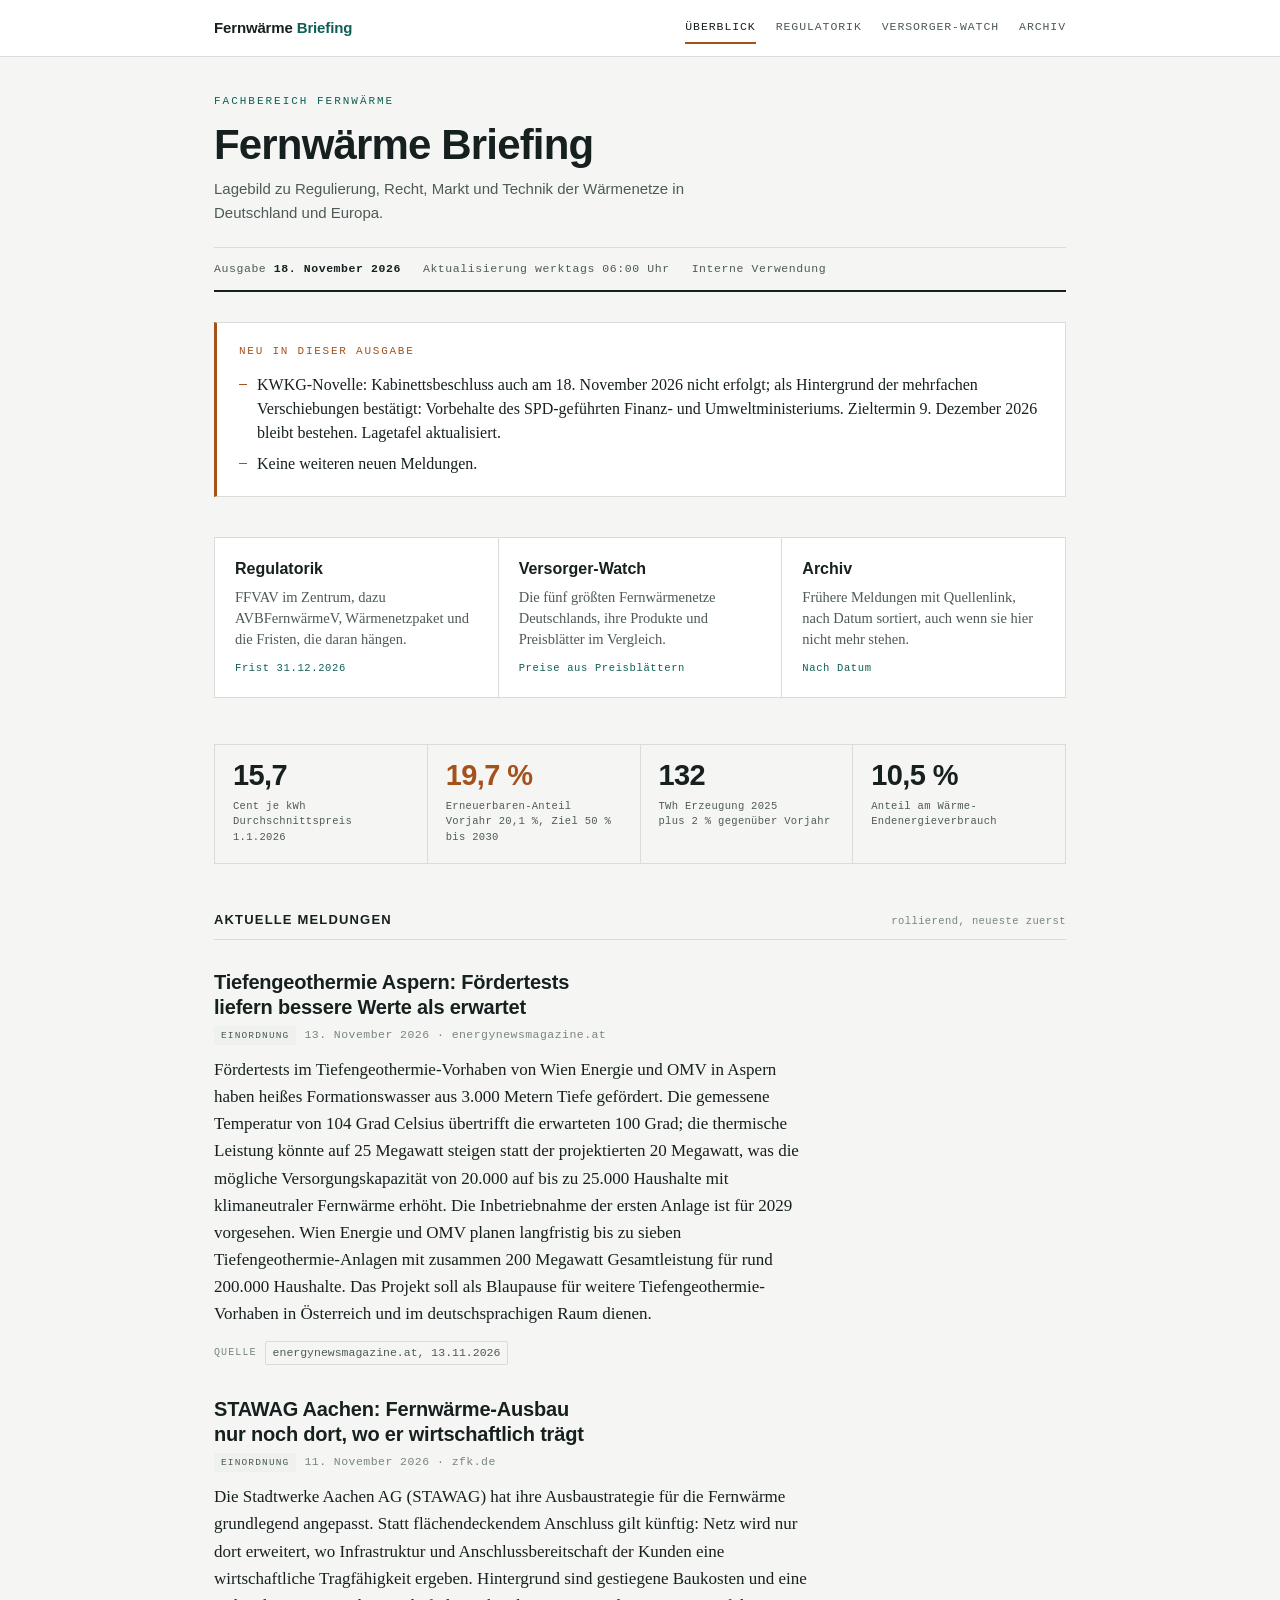
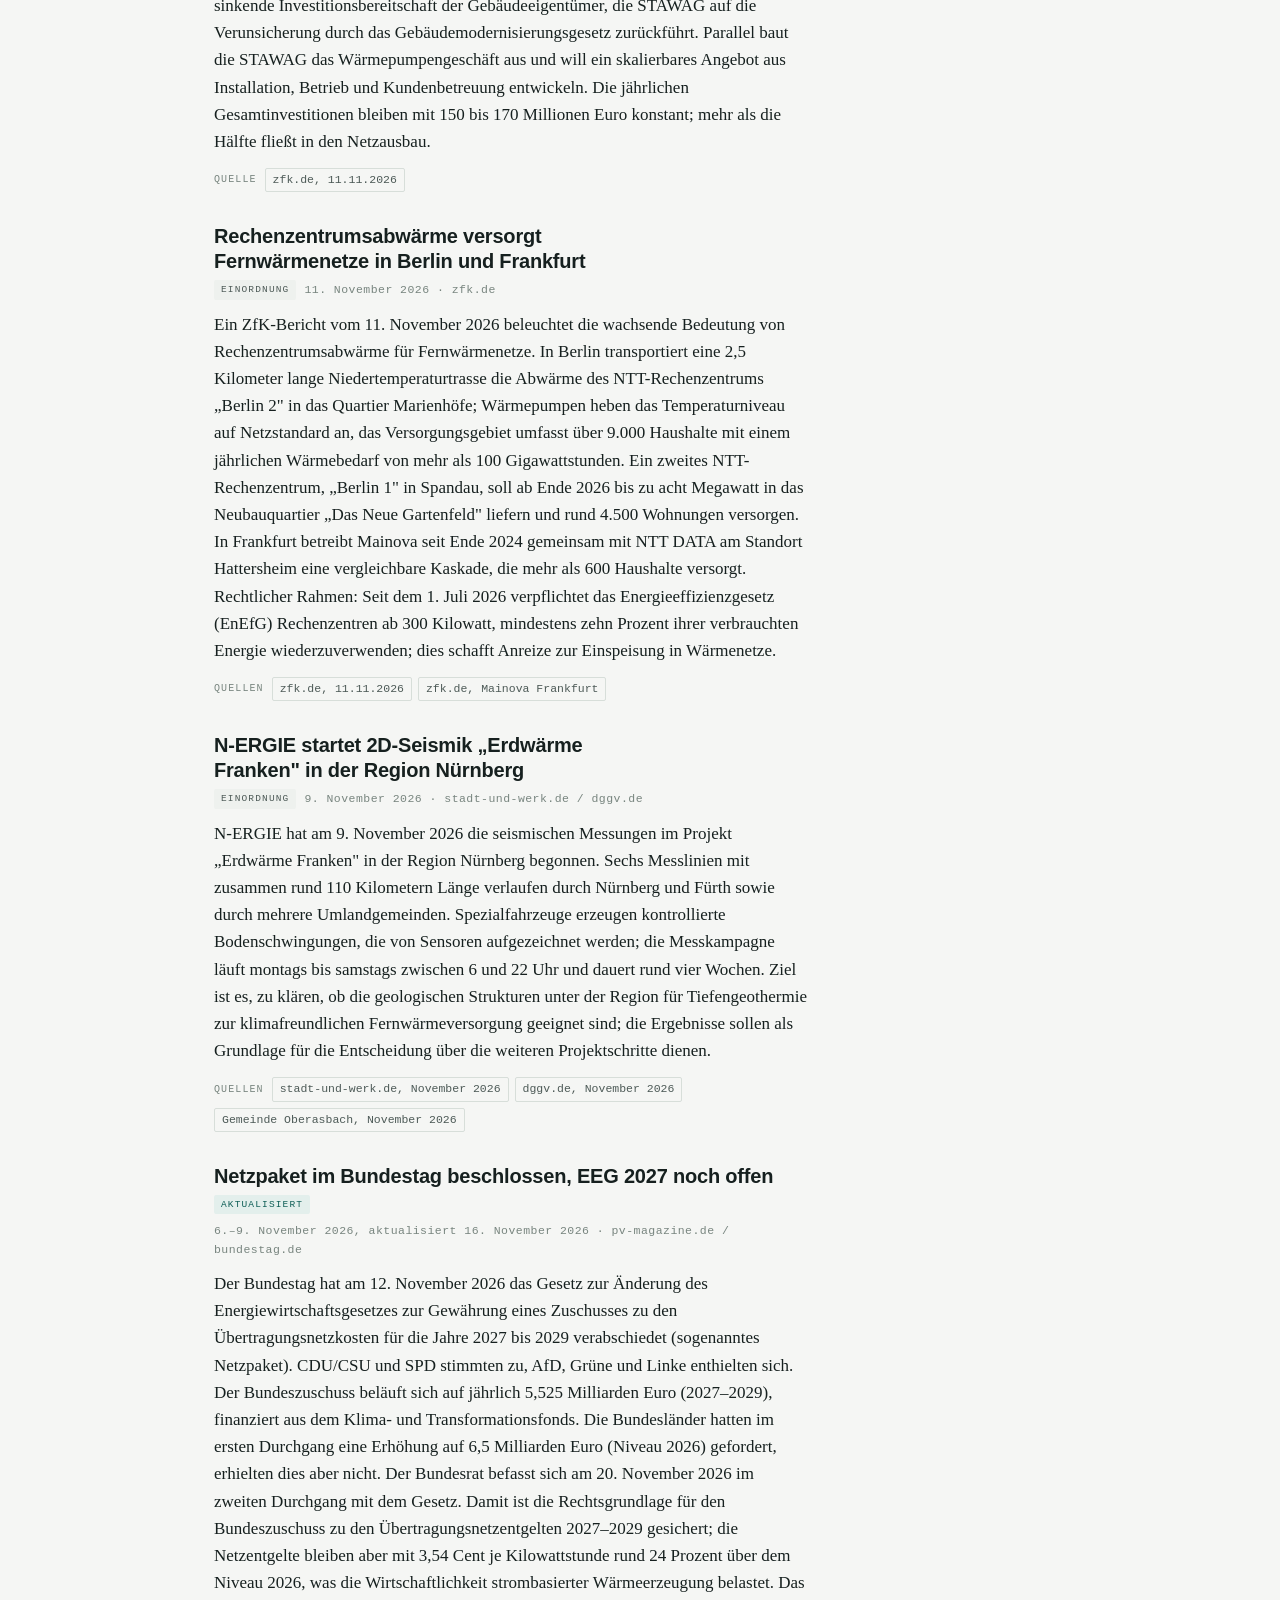
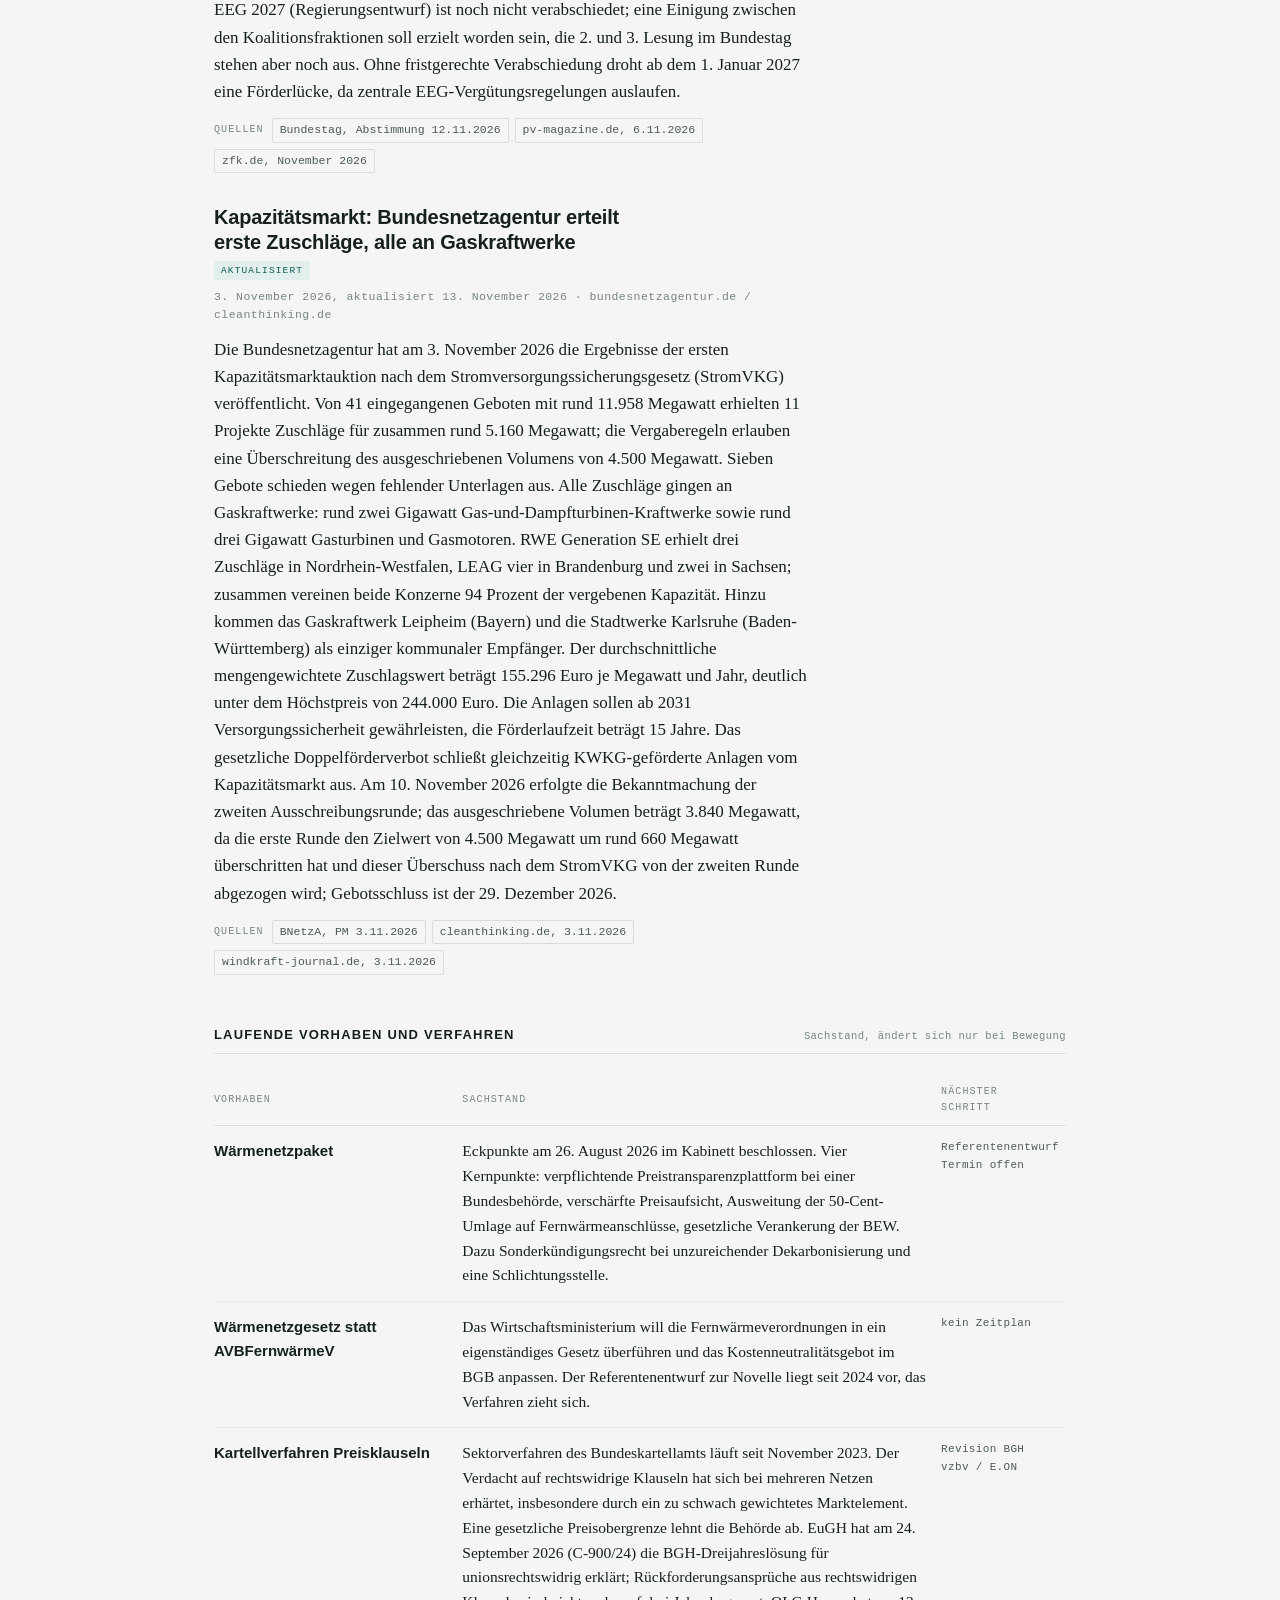
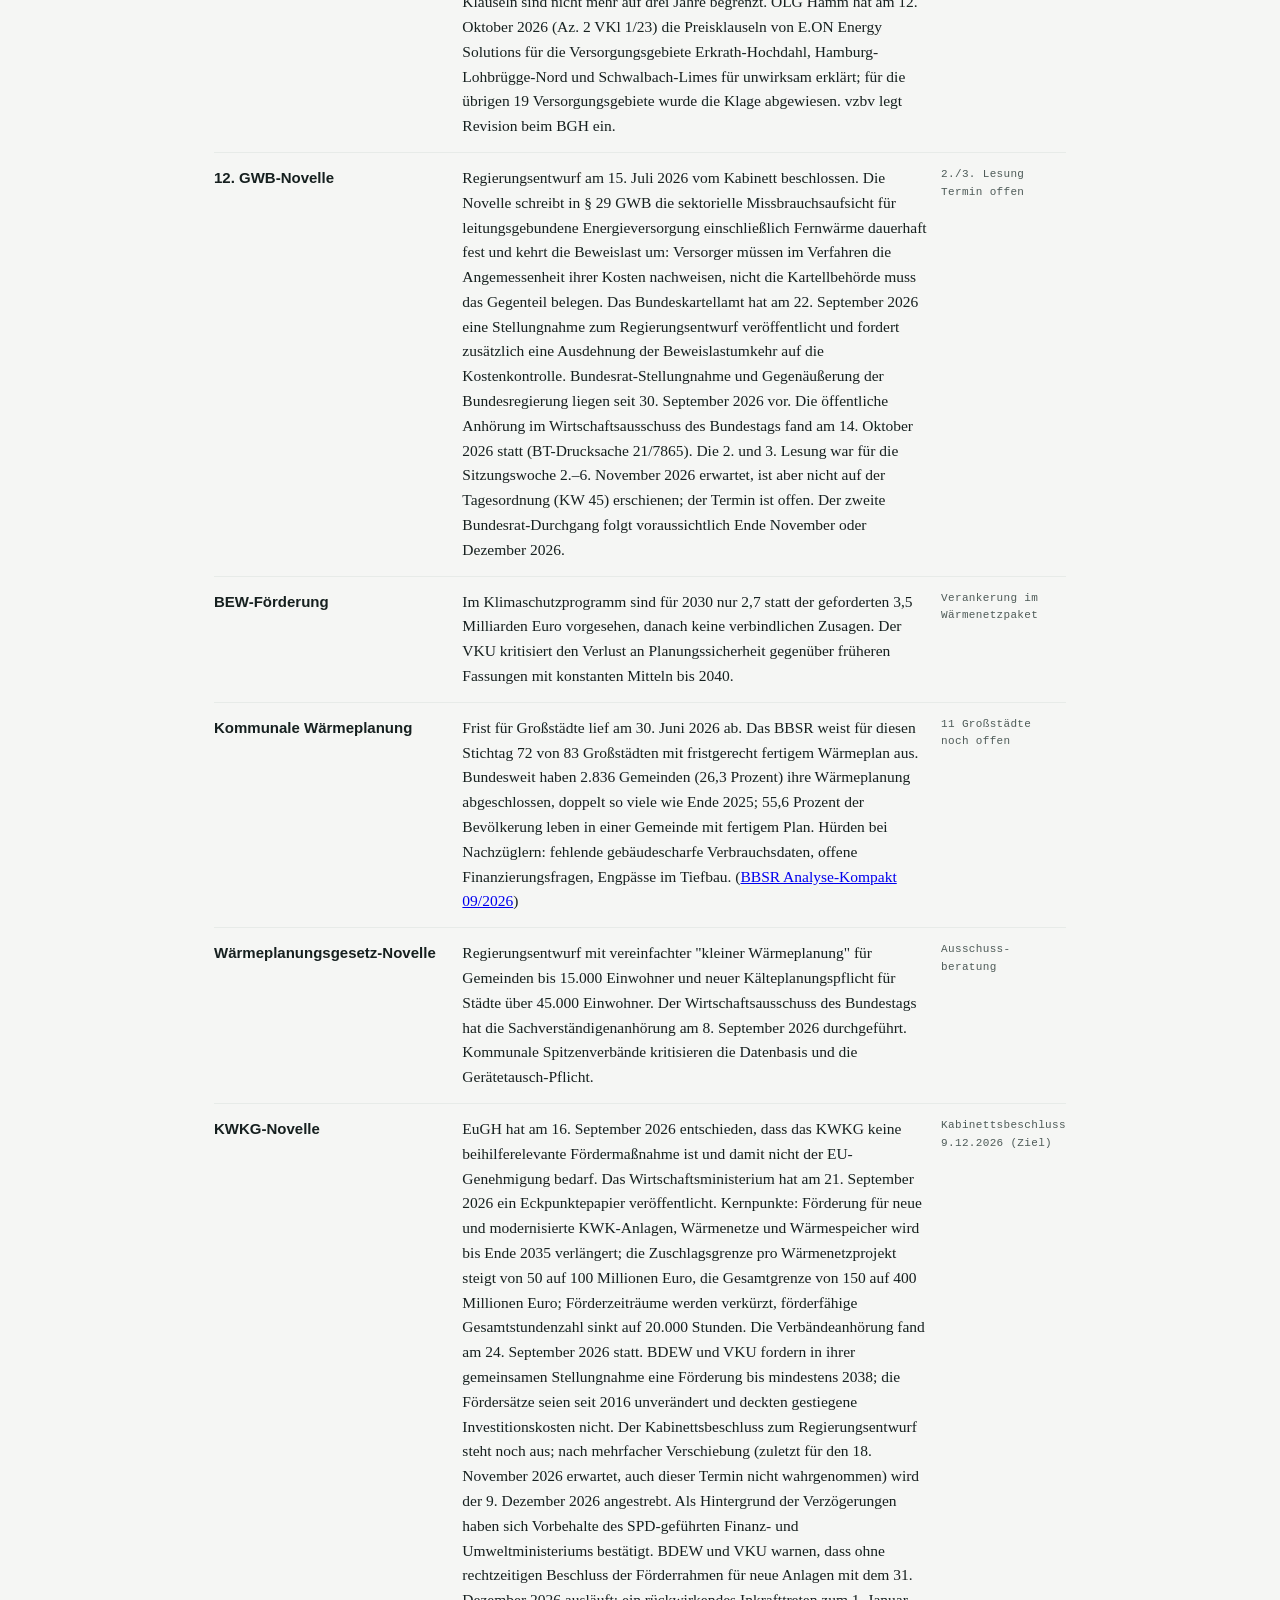
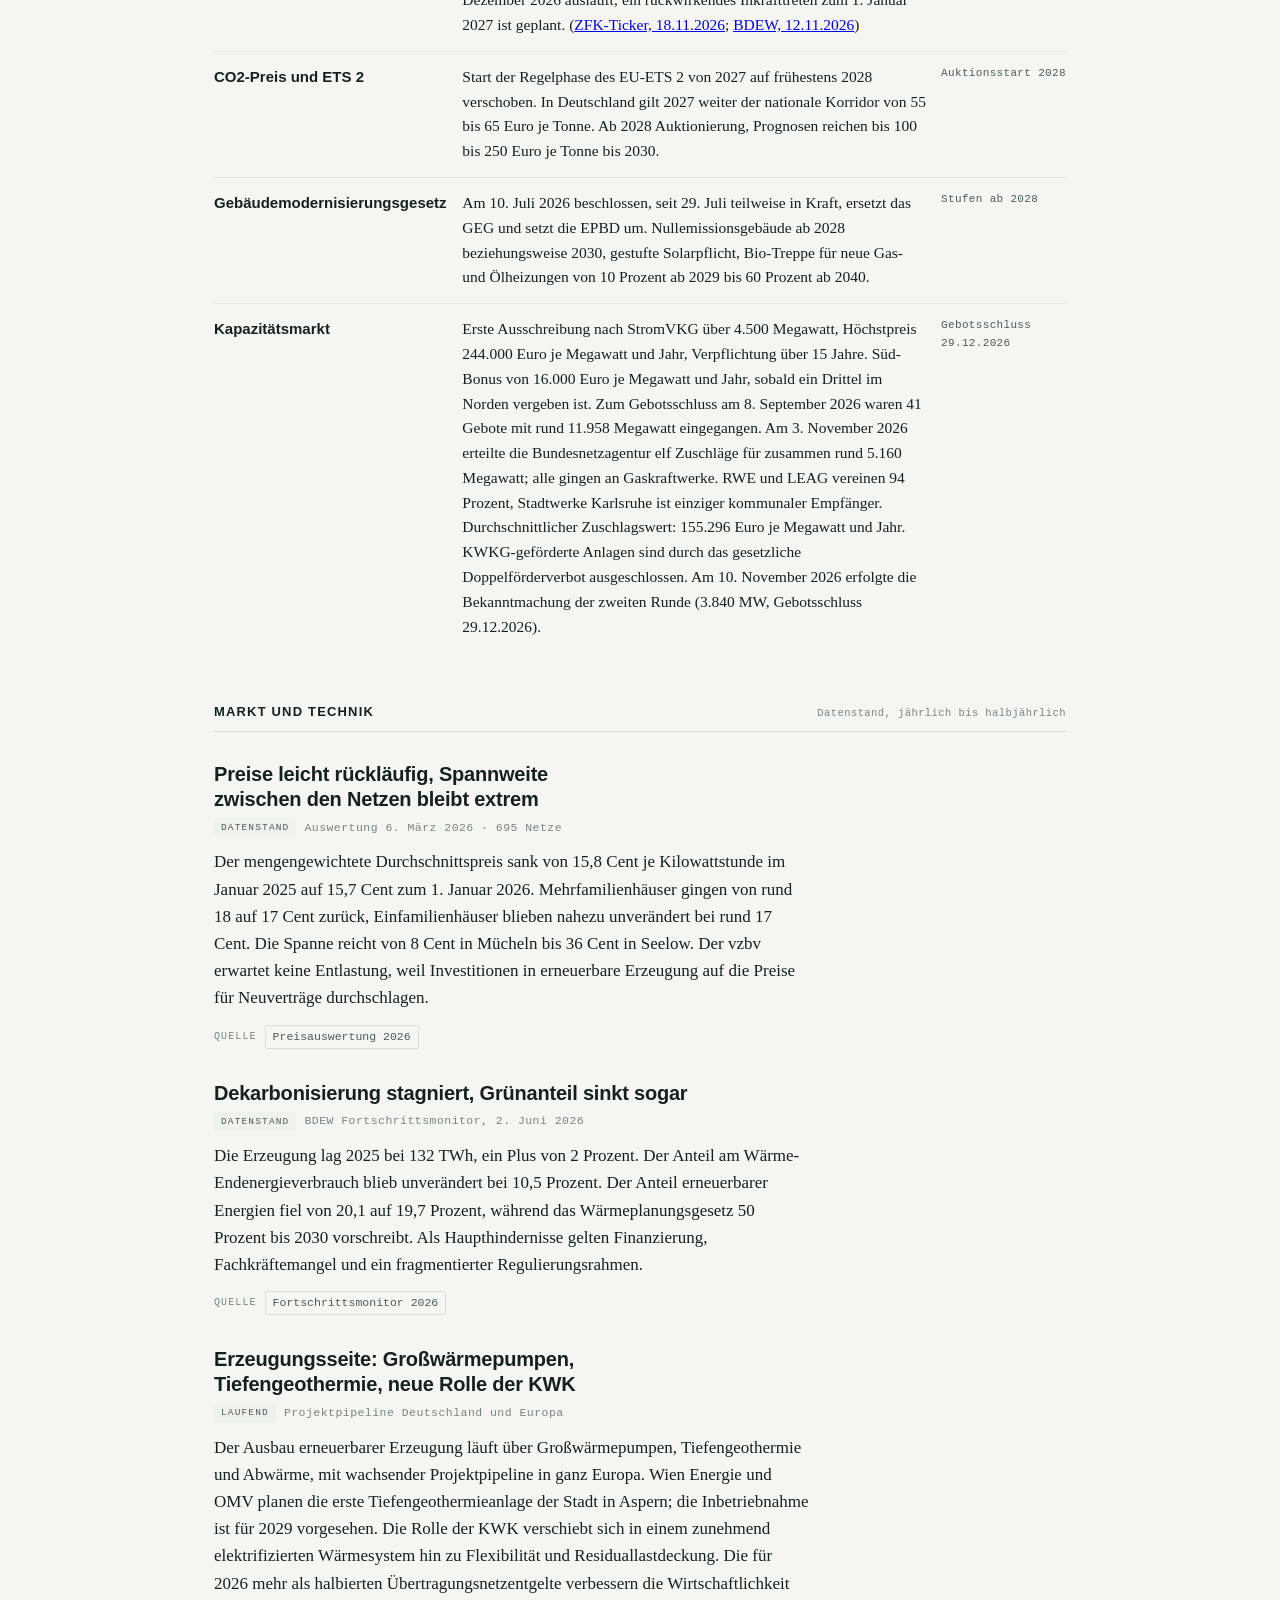
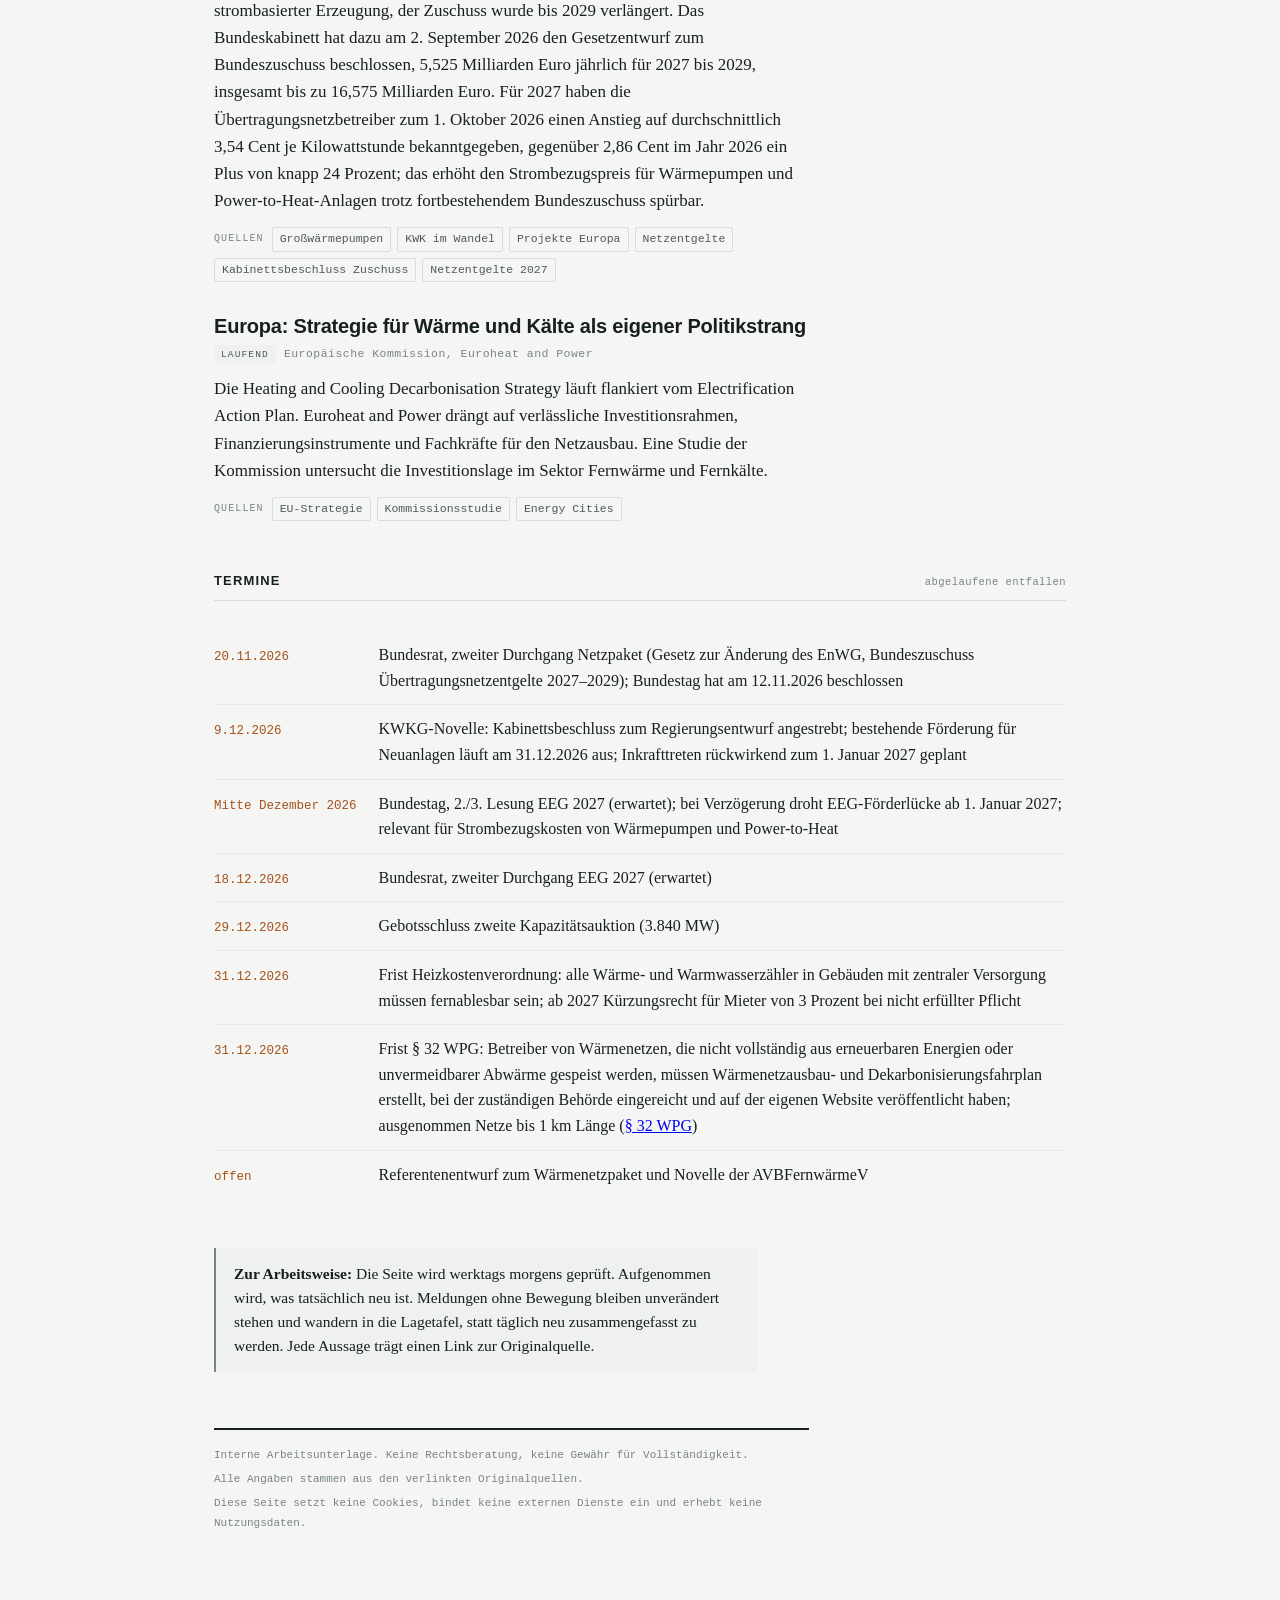
==== index.html @ 8068971c "Briefing 18. November 2026" ====
<!doctype html>
<html lang="de">
<head>
<meta charset="utf-8">
<meta name="viewport" content="width=device-width, initial-scale=1">
<meta name="robots" content="noindex, nofollow">
<meta name="referrer" content="no-referrer">
<meta name="color-scheme" content="light dark">
<meta name="description" content="Lagebild und Nachrichten zur Fernwaerme in Deutschland und Europa.">
<title>Fernwärme Briefing</title>
<link rel="stylesheet" href="assets/style.css">
</head>
<body>

<nav class="nav">
  <div class="nav-in">
    <a class="brand" href="index.html">Fernwärme<span> Briefing</span></a>
    <a class="tab" href="index.html" aria-current="page">Überblick</a>
    <a class="tab" href="regulatorik.html">Regulatorik</a>
    <a class="tab" href="versorger.html">Versorger-Watch</a>
    <a class="tab" href="archiv.html">Archiv</a>
  </div>
</nav>

<div class="wrap">

  <header class="mast">
    <div class="kicker">Fachbereich Fernwärme</div>
    <h1>Fernwärme Briefing</h1>
    <p class="subtitle">Lagebild zu Regulierung, Recht, Markt und Technik der Wärmenetze in Deutschland und Europa.</p>
    <div class="mast-meta">
      <span>Ausgabe <b>18. November 2026</b></span>
      <span>Aktualisierung werktags 06:00 Uhr</span>
      <span>Interne Verwendung</span>
    </div>
  </header>

  <div class="whatsnew">
    <h2>Neu in dieser Ausgabe</h2>
    <ul>
      <li>KWKG-Novelle: Kabinettsbeschluss auch am 18. November 2026 nicht erfolgt; als Hintergrund der mehrfachen Verschiebungen bestätigt: Vorbehalte des SPD-geführten Finanz- und Umweltministeriums. Zieltermin 9. Dezember 2026 bleibt bestehen. Lagetafel aktualisiert.</li>
      <li>Keine weiteren neuen Meldungen.</li>
    </ul>
  </div>

  <div class="cards">
    <a class="card" href="regulatorik.html">
      <b>Regulatorik</b>
      <span>FFVAV im Zentrum, dazu AVBFernwärmeV, Wärmenetzpaket und die Fristen, die daran hängen.</span>
      <i>Frist 31.12.2026</i>
    </a>
    <a class="card" href="versorger.html">
      <b>Versorger-Watch</b>
      <span>Die fünf größten Fernwärmenetze Deutschlands, ihre Produkte und Preisblätter im Vergleich.</span>
      <i>Preise aus Preisblättern</i>
    </a>
    <a class="card" href="archiv.html">
      <b>Archiv</b>
      <span>Frühere Meldungen mit Quellenlink, nach Datum sortiert, auch wenn sie hier nicht mehr stehen.</span>
      <i>Nach Datum</i>
    </a>
  </div>

  <div class="figures">
    <div class="fig">
      <div class="fig-num">15,7</div>
      <div class="fig-lab">Cent je kWh<br>Durchschnittspreis 1.1.2026</div>
    </div>
    <div class="fig">
      <div class="fig-num fig-trend">19,7 %</div>
      <div class="fig-lab">Erneuerbaren-Anteil<br>Vorjahr 20,1 %, Ziel 50 % bis 2030</div>
    </div>
    <div class="fig">
      <div class="fig-num">132</div>
      <div class="fig-lab">TWh Erzeugung 2025<br>plus 2 % gegenüber Vorjahr</div>
    </div>
    <div class="fig">
      <div class="fig-num">10,5 %</div>
      <div class="fig-lab">Anteil am Wärme-<br>Endenergieverbrauch</div>
    </div>
  </div>

  <section>
    <div class="sec-head">
      <h2 class="sec-title">Aktuelle Meldungen</h2>
      <div class="sec-note">rollierend, neueste zuerst</div>
    </div>
    <div class="sec-body">

      <article class="item">
        <h3>Tiefengeothermie Aspern: Fördertests liefern bessere Werte als erwartet</h3>
        <div class="meta">
          <span class="pill pill-lauf">Einordnung</span>
          <span class="date">13. November 2026 · energynewsmagazine.at</span>
        </div>
        <p>Fördertests im Tiefengeothermie-Vorhaben von Wien Energie und OMV in Aspern haben heißes Formationswasser aus 3.000 Metern Tiefe gefördert. Die gemessene Temperatur von 104 Grad Celsius übertrifft die erwarteten 100 Grad; die thermische Leistung könnte auf 25 Megawatt steigen statt der projektierten 20 Megawatt, was die mögliche Versorgungskapazität von 20.000 auf bis zu 25.000 Haushalte mit klimaneutraler Fernwärme erhöht. Die Inbetriebnahme der ersten Anlage ist für 2029 vorgesehen. Wien Energie und OMV planen langfristig bis zu sieben Tiefengeothermie-Anlagen mit zusammen 200 Megawatt Gesamtleistung für rund 200.000 Haushalte. Das Projekt soll als Blaupause für weitere Tiefengeothermie-Vorhaben in Österreich und im deutschsprachigen Raum dienen.</p>
        <div class="src">
          <span class="src-lab">Quelle</span>
          <a href="https://www.energynewsmagazine.at/2026/11/13/heisses-wasser-aus-3-000-metern-tiefe/">energynewsmagazine.at, 13.11.2026</a>
        </div>
      </article>

      <article class="item">
        <h3>STAWAG Aachen: Fernwärme-Ausbau nur noch dort, wo er wirtschaftlich trägt</h3>
        <div class="meta">
          <span class="pill pill-lauf">Einordnung</span>
          <span class="date">11. November 2026 · zfk.de</span>
        </div>
        <p>Die Stadtwerke Aachen AG (STAWAG) hat ihre Ausbaustrategie für die Fernwärme grundlegend angepasst. Statt flächendeckendem Anschluss gilt künftig: Netz wird nur dort erweitert, wo Infrastruktur und Anschlussbereitschaft der Kunden eine wirtschaftliche Tragfähigkeit ergeben. Hintergrund sind gestiegene Baukosten und eine sinkende Investitionsbereitschaft der Gebäudeeigentümer, die STAWAG auf die Verunsicherung durch das Gebäudemodernisierungsgesetz zurückführt. Parallel baut die STAWAG das Wärmepumpengeschäft aus und will ein skalierbares Angebot aus Installation, Betrieb und Kundenbetreuung entwickeln. Die jährlichen Gesamtinvestitionen bleiben mit 150 bis 170 Millionen Euro konstant; mehr als die Hälfte fließt in den Netzausbau.</p>
        <div class="src">
          <span class="src-lab">Quelle</span>
          <a href="https://www.zfk.de/unternehmen/nachrichten/fernwaerme-waermewende-aachen-stadtwerke-stawag-finanzierung-erneuerbare">zfk.de, 11.11.2026</a>
        </div>
      </article>

      <article class="item">
        <h3>Rechenzentrumsabwärme versorgt Fernwärmenetze in Berlin und Frankfurt</h3>
        <div class="meta">
          <span class="pill pill-lauf">Einordnung</span>
          <span class="date">11. November 2026 · zfk.de</span>
        </div>
        <p>Ein ZfK-Bericht vom 11. November 2026 beleuchtet die wachsende Bedeutung von Rechenzentrumsabwärme für Fernwärmenetze. In Berlin transportiert eine 2,5 Kilometer lange Niedertemperaturtrasse die Abwärme des NTT-Rechenzentrums „Berlin 2" in das Quartier Marienhöfe; Wärmepumpen heben das Temperaturniveau auf Netzstandard an, das Versorgungsgebiet umfasst über 9.000 Haushalte mit einem jährlichen Wärmebedarf von mehr als 100 Gigawattstunden. Ein zweites NTT-Rechenzentrum, „Berlin 1" in Spandau, soll ab Ende 2026 bis zu acht Megawatt in das Neubauquartier „Das Neue Gartenfeld" liefern und rund 4.500 Wohnungen versorgen. In Frankfurt betreibt Mainova seit Ende 2024 gemeinsam mit NTT DATA am Standort Hattersheim eine vergleichbare Kaskade, die mehr als 600 Haushalte versorgt. Rechtlicher Rahmen: Seit dem 1. Juli 2026 verpflichtet das Energieeffizienzgesetz (EnEfG) Rechenzentren ab 300 Kilowatt, mindestens zehn Prozent ihrer verbrauchten Energie wiederzuverwenden; dies schafft Anreize zur Einspeisung in Wärmenetze.</p>
        <div class="src">
          <span class="src-lab">Quellen</span>
          <a href="https://www.zfk.de/energie/waermewende/eine-waermequelle-die-zwei-zukunftsmaerkte-verbindet">zfk.de, 11.11.2026</a>
          <a href="https://www.zfk.de/energie/waerme/mainova-will-rechenzentren-abwaerme-nutzen">zfk.de, Mainova Frankfurt</a>
        </div>
      </article>

      <article class="item">
        <h3>N-ERGIE startet 2D-Seismik „Erdwärme Franken" in der Region Nürnberg</h3>
        <div class="meta">
          <span class="pill pill-lauf">Einordnung</span>
          <span class="date">9. November 2026 · stadt-und-werk.de / dggv.de</span>
        </div>
        <p>N-ERGIE hat am 9. November 2026 die seismischen Messungen im Projekt „Erdwärme Franken" in der Region Nürnberg begonnen. Sechs Messlinien mit zusammen rund 110 Kilometern Länge verlaufen durch Nürnberg und Fürth sowie durch mehrere Umlandgemeinden. Spezialfahrzeuge erzeugen kontrollierte Bodenschwingungen, die von Sensoren aufgezeichnet werden; die Messkampagne läuft montags bis samstags zwischen 6 und 22 Uhr und dauert rund vier Wochen. Ziel ist es, zu klären, ob die geologischen Strukturen unter der Region für Tiefengeothermie zur klimafreundlichen Fernwärmeversorgung geeignet sind; die Ergebnisse sollen als Grundlage für die Entscheidung über die weiteren Projektschritte dienen.</p>
        <div class="src">
          <span class="src-lab">Quellen</span>
          <a href="https://www.stadt-und-werk.de/k21-meldungen/n-ergie-erkundet-geothermiepotenzial/">stadt-und-werk.de, November 2026</a>
          <a href="https://www.dggv.de/seismik-messungen-in-und-um-nuernberg-ab-november/">dggv.de, November 2026</a>
          <a href="https://www.oberasbach.de/nachrichten/artikel/ab-9-november-seismik-messungen-zur-erdwaerme">Gemeinde Oberasbach, November 2026</a>
        </div>
      </article>

      <article class="item">
        <h3>Netzpaket im Bundestag beschlossen, EEG 2027 noch offen</h3>
        <div class="meta">
          <span class="pill pill-upd">Aktualisiert</span>
          <span class="date">6.–9. November 2026, aktualisiert 16. November 2026 · pv-magazine.de / bundestag.de</span>
        </div>
        <p>Der Bundestag hat am 12. November 2026 das Gesetz zur Änderung des Energiewirtschaftsgesetzes zur Gewährung eines Zuschusses zu den Übertragungsnetzkosten für die Jahre 2027 bis 2029 verabschiedet (sogenanntes Netzpaket). CDU/CSU und SPD stimmten zu, AfD, Grüne und Linke enthielten sich. Der Bundeszuschuss beläuft sich auf jährlich 5,525 Milliarden Euro (2027–2029), finanziert aus dem Klima- und Transformationsfonds. Die Bundesländer hatten im ersten Durchgang eine Erhöhung auf 6,5 Milliarden Euro (Niveau 2026) gefordert, erhielten dies aber nicht. Der Bundesrat befasst sich am 20. November 2026 im zweiten Durchgang mit dem Gesetz. Damit ist die Rechtsgrundlage für den Bundeszuschuss zu den Übertragungsnetzentgelten 2027–2029 gesichert; die Netzentgelte bleiben aber mit 3,54 Cent je Kilowattstunde rund 24 Prozent über dem Niveau 2026, was die Wirtschaftlichkeit strombasierter Wärmeerzeugung belastet. Das EEG 2027 (Regierungsentwurf) ist noch nicht verabschiedet; eine Einigung zwischen den Koalitionsfraktionen soll erzielt worden sein, die 2. und 3. Lesung im Bundestag stehen aber noch aus. Ohne fristgerechte Verabschiedung droht ab dem 1. Januar 2027 eine Förderlücke, da zentrale EEG-Vergütungsregelungen auslaufen.</p>
        <div class="src">
          <span class="src-lab">Quellen</span>
          <a href="https://www.bundestag.de/dokumente/textarchiv/2026/kw46-de-uebertragungsnetzkosten-1232592">Bundestag, Abstimmung 12.11.2026</a>
          <a href="https://www.pv-magazine.de/2026/11/06/eeg-novelle-wohl-erst-im-dezember-im-bundestag-und-bundesrat/">pv-magazine.de, 6.11.2026</a>
          <a href="https://www.zfk.de/politik/deutschland/eeg-netzpaket-dezember-verschiebung-cdu-csu-spd">zfk.de, November 2026</a>
        </div>
      </article>

      <article class="item">
        <h3>Kapazitätsmarkt: Bundesnetzagentur erteilt erste Zuschläge, alle an Gaskraftwerke</h3>
        <div class="meta">
          <span class="pill pill-upd">Aktualisiert</span>
          <span class="date">3. November 2026, aktualisiert 13. November 2026 · bundesnetzagentur.de / cleanthinking.de</span>
        </div>
        <p>Die Bundesnetzagentur hat am 3. November 2026 die Ergebnisse der ersten Kapazitätsmarktauktion nach dem Stromversorgungssicherungsgesetz (StromVKG) veröffentlicht. Von 41 eingegangenen Geboten mit rund 11.958 Megawatt erhielten 11 Projekte Zuschläge für zusammen rund 5.160 Megawatt; die Vergaberegeln erlauben eine Überschreitung des ausgeschriebenen Volumens von 4.500 Megawatt. Sieben Gebote schieden wegen fehlender Unterlagen aus. Alle Zuschläge gingen an Gaskraftwerke: rund zwei Gigawatt Gas-und-Dampfturbinen-Kraftwerke sowie rund drei Gigawatt Gasturbinen und Gasmotoren. RWE Generation SE erhielt drei Zuschläge in Nordrhein-Westfalen, LEAG vier in Brandenburg und zwei in Sachsen; zusammen vereinen beide Konzerne 94 Prozent der vergebenen Kapazität. Hinzu kommen das Gaskraftwerk Leipheim (Bayern) und die Stadtwerke Karlsruhe (Baden-Württemberg) als einziger kommunaler Empfänger. Der durchschnittliche mengengewichtete Zuschlagswert beträgt 155.296 Euro je Megawatt und Jahr, deutlich unter dem Höchstpreis von 244.000 Euro. Die Anlagen sollen ab 2031 Versorgungssicherheit gewährleisten, die Förderlaufzeit beträgt 15 Jahre. Das gesetzliche Doppelförderverbot schließt gleichzeitig KWKG-geförderte Anlagen vom Kapazitätsmarkt aus. Am 10. November 2026 erfolgte die Bekanntmachung der zweiten Ausschreibungsrunde; das ausgeschriebene Volumen beträgt 3.840 Megawatt, da die erste Runde den Zielwert von 4.500 Megawatt um rund 660 Megawatt überschritten hat und dieser Überschuss nach dem StromVKG von der zweiten Runde abgezogen wird; Gebotsschluss ist der 29. Dezember 2026.</p>
        <div class="src">
          <span class="src-lab">Quellen</span>
          <a href="https://www.bundesnetzagentur.de/SharedDocs/Pressemitteilungen/DE/2026/20261103_StromVKG.html">BNetzA, PM 3.11.2026</a>
          <a href="https://www.cleanthinking.de/kraftwerksausschreibung-zuschlaege-gaskraftwerke">cleanthinking.de, 3.11.2026</a>
          <a href="https://www.windkraft-journal.de/2026/11/03/ausschreibung-fuer-langzeitkapazitaeten-von-kraftwerken-und-stromspeichern/229108">windkraft-journal.de, 3.11.2026</a>
        </div>
      </article>

    </div>
  </section>

  <section>
    <div class="sec-head">
      <h2 class="sec-title">Laufende Vorhaben und Verfahren</h2>
      <div class="sec-note">Sachstand, ändert sich nur bei Bewegung</div>
    </div>
    <div class="sec-body">
      <div class="scroller">
        <table class="board">
          <thead>
            <tr><th>Vorhaben</th><th>Sachstand</th><th>Nächster Schritt</th></tr>
          </thead>
          <tbody>
            <tr>
              <td>Wärmenetzpaket</td>
              <td>Eckpunkte am 26. August 2026 im Kabinett beschlossen. Vier Kernpunkte: verpflichtende Preistransparenzplattform bei einer Bundesbehörde, verschärfte Preisaufsicht, Ausweitung der 50-Cent-Umlage auf Fernwärmeanschlüsse, gesetzliche Verankerung der BEW. Dazu Sonderkündigungsrecht bei unzureichender Dekarbonisierung und eine Schlichtungsstelle.</td>
              <td class="st">Referentenentwurf<br>Termin offen</td>
            </tr>
            <tr>
              <td>Wärmenetzgesetz statt AVBFernwärmeV</td>
              <td>Das Wirtschaftsministerium will die Fernwärmeverordnungen in ein eigenständiges Gesetz überführen und das Kostenneutralitätsgebot im BGB anpassen. Der Referentenentwurf zur Novelle liegt seit 2024 vor, das Verfahren zieht sich.</td>
              <td class="st">kein Zeitplan</td>
            </tr>
            <tr>
              <td>Kartellverfahren Preisklauseln</td>
              <td>Sektorverfahren des Bundeskartellamts läuft seit November 2023. Der Verdacht auf rechtswidrige Klauseln hat sich bei mehreren Netzen erhärtet, insbesondere durch ein zu schwach gewichtetes Marktelement. Eine gesetzliche Preisobergrenze lehnt die Behörde ab. EuGH hat am 24. September 2026 (C-900/24) die BGH-Dreijahreslösung für unionsrechtswidrig erklärt; Rückforderungsansprüche aus rechtswidrigen Klauseln sind nicht mehr auf drei Jahre begrenzt. OLG Hamm hat am 12. Oktober 2026 (Az. 2 VKl 1/23) die Preisklauseln von E.ON Energy Solutions für die Versorgungsgebiete Erkrath-Hochdahl, Hamburg-Lohbrügge-Nord und Schwalbach-Limes für unwirksam erklärt; für die übrigen 19 Versorgungsgebiete wurde die Klage abgewiesen. vzbv legt Revision beim BGH ein.</td>
              <td class="st">Revision BGH<br>vzbv / E.ON</td>
            </tr>
            <tr>
              <td>12. GWB-Novelle</td>
              <td>Regierungsentwurf am 15. Juli 2026 vom Kabinett beschlossen. Die Novelle schreibt in § 29 GWB die sektorielle Missbrauchsaufsicht für leitungsgebundene Energieversorgung einschließlich Fernwärme dauerhaft fest und kehrt die Beweislast um: Versorger müssen im Verfahren die Angemessenheit ihrer Kosten nachweisen, nicht die Kartellbehörde muss das Gegenteil belegen. Das Bundeskartellamt hat am 22. September 2026 eine Stellungnahme zum Regierungsentwurf veröffentlicht und fordert zusätzlich eine Ausdehnung der Beweislastumkehr auf die Kostenkontrolle. Bundesrat-Stellungnahme und Gegenäußerung der Bundesregierung liegen seit 30. September 2026 vor. Die öffentliche Anhörung im Wirtschaftsausschuss des Bundestags fand am 14. Oktober 2026 statt (BT-Drucksache 21/7865). Die 2. und 3. Lesung war für die Sitzungswoche 2.–6. November 2026 erwartet, ist aber nicht auf der Tagesordnung (KW 45) erschienen; der Termin ist offen. Der zweite Bundesrat-Durchgang folgt voraussichtlich Ende November oder Dezember 2026.</td>
              <td class="st">2./3. Lesung<br>Termin offen</td>
            </tr>
            <tr>
              <td>BEW-Förderung</td>
              <td>Im Klimaschutzprogramm sind für 2030 nur 2,7 statt der geforderten 3,5 Milliarden Euro vorgesehen, danach keine verbindlichen Zusagen. Der VKU kritisiert den Verlust an Planungssicherheit gegenüber früheren Fassungen mit konstanten Mitteln bis 2040.</td>
              <td class="st">Verankerung im<br>Wärmenetzpaket</td>
            </tr>
            <tr>
              <td>Kommunale Wärmeplanung</td>
              <td>Frist für Großstädte lief am 30. Juni 2026 ab. Das BBSR weist für diesen Stichtag 72 von 83 Großstädten mit fristgerecht fertigem Wärmeplan aus. Bundesweit haben 2.836 Gemeinden (26,3 Prozent) ihre Wärmeplanung abgeschlossen, doppelt so viele wie Ende 2025; 55,6 Prozent der Bevölkerung leben in einer Gemeinde mit fertigem Plan. Hürden bei Nachzüglern: fehlende gebäudescharfe Verbrauchsdaten, offene Finanzierungsfragen, Engpässe im Tiefbau. (<a href="https://www.bbsr.bund.de/BBSR/DE/veroeffentlichungen/analysen-kompakt/2026/ak-09-2026.html">BBSR Analyse-Kompakt 09/2026</a>)</td>
              <td class="st">11 Großstädte<br>noch offen</td>
            </tr>
            <tr>
              <td>Wärmeplanungsgesetz-Novelle</td>
              <td>Regierungsentwurf mit vereinfachter "kleiner Wärmeplanung" für Gemeinden bis 15.000 Einwohner und neuer Kälteplanungspflicht für Städte über 45.000 Einwohner. Der Wirtschaftsausschuss des Bundestags hat die Sachverständigenanhörung am 8. September 2026 durchgeführt. Kommunale Spitzenverbände kritisieren die Datenbasis und die Gerätetausch-Pflicht.</td>
              <td class="st">Ausschuss-<br>beratung</td>
            </tr>
            <tr>
              <td>KWKG-Novelle</td>
              <td>EuGH hat am 16. September 2026 entschieden, dass das KWKG keine beihilferelevante Fördermaßnahme ist und damit nicht der EU-Genehmigung bedarf. Das Wirtschaftsministerium hat am 21. September 2026 ein Eckpunktepapier veröffentlicht. Kernpunkte: Förderung für neue und modernisierte KWK-Anlagen, Wärmenetze und Wärmespeicher wird bis Ende 2035 verlängert; die Zuschlagsgrenze pro Wärmenetzprojekt steigt von 50 auf 100 Millionen Euro, die Gesamtgrenze von 150 auf 400 Millionen Euro; Förderzeiträume werden verkürzt, förderfähige Gesamtstundenzahl sinkt auf 20.000 Stunden. Die Verbändeanhörung fand am 24. September 2026 statt. BDEW und VKU fordern in ihrer gemeinsamen Stellungnahme eine Förderung bis mindestens 2038; die Fördersätze seien seit 2016 unverändert und deckten gestiegene Investitionskosten nicht. Der Kabinettsbeschluss zum Regierungsentwurf steht noch aus; nach mehrfacher Verschiebung (zuletzt für den 18. November 2026 erwartet, auch dieser Termin nicht wahrgenommen) wird der 9. Dezember 2026 angestrebt. Als Hintergrund der Verzögerungen haben sich Vorbehalte des SPD-geführten Finanz- und Umweltministeriums bestätigt. BDEW und VKU warnen, dass ohne rechtzeitigen Beschluss der Förderrahmen für neue Anlagen mit dem 31. Dezember 2026 ausläuft; ein rückwirkendes Inkrafttreten zum 1. Januar 2027 ist geplant. (<a href="https://www.zfk.de/politik/deutschland/energiegesetze-ticker-deutschland-reiche">ZFK-Ticker, 18.11.2026</a>; <a href="https://www.bdew.de/presse/ausbaustopp-bei-kwk-und-fernwaerme-verhindern/">BDEW, 12.11.2026</a>)</td>
              <td class="st">Kabinetts&shy;beschluss<br>9.12.2026 (Ziel)</td>
            </tr>
            <tr>
              <td>CO2-Preis und ETS 2</td>
              <td>Start der Regelphase des EU-ETS 2 von 2027 auf frühestens 2028 verschoben. In Deutschland gilt 2027 weiter der nationale Korridor von 55 bis 65 Euro je Tonne. Ab 2028 Auktionierung, Prognosen reichen bis 100 bis 250 Euro je Tonne bis 2030.</td>
              <td class="st">Auktionsstart 2028</td>
            </tr>
            <tr>
              <td>Gebäudemodernisierungsgesetz</td>
              <td>Am 10. Juli 2026 beschlossen, seit 29. Juli teilweise in Kraft, ersetzt das GEG und setzt die EPBD um. Nullemissionsgebäude ab 2028 beziehungsweise 2030, gestufte Solarpflicht, Bio-Treppe für neue Gas- und Ölheizungen von 10 Prozent ab 2029 bis 60 Prozent ab 2040.</td>
              <td class="st">Stufen ab 2028</td>
            </tr>
            <tr>
              <td>Kapazitätsmarkt</td>
              <td>Erste Ausschreibung nach StromVKG über 4.500 Megawatt, Höchstpreis 244.000 Euro je Megawatt und Jahr, Verpflichtung über 15 Jahre. Süd-Bonus von 16.000 Euro je Megawatt und Jahr, sobald ein Drittel im Norden vergeben ist. Zum Gebotsschluss am 8. September 2026 waren 41 Gebote mit rund 11.958 Megawatt eingegangen. Am 3. November 2026 erteilte die Bundesnetzagentur elf Zuschläge für zusammen rund 5.160 Megawatt; alle gingen an Gaskraftwerke. RWE und LEAG vereinen 94 Prozent, Stadtwerke Karlsruhe ist einziger kommunaler Empfänger. Durchschnittlicher Zuschlagswert: 155.296 Euro je Megawatt und Jahr. KWKG-geförderte Anlagen sind durch das gesetzliche Doppelförderverbot ausgeschlossen. Am 10. November 2026 erfolgte die Bekanntmachung der zweiten Runde (3.840 MW, Gebotsschluss 29.12.2026).</td>
              <td class="st">Gebotsschluss<br>29.12.2026</td>
            </tr>
          </tbody>
        </table>
      </div>
    </div>
  </section>

  <section>
    <div class="sec-head">
      <h2 class="sec-title">Markt und Technik</h2>
      <div class="sec-note">Datenstand, jährlich bis halbjährlich</div>
    </div>
    <div class="sec-body">

      <article class="item">
        <h3>Preise leicht rückläufig, Spannweite zwischen den Netzen bleibt extrem</h3>
        <div class="meta">
          <span class="pill pill-lauf">Datenstand</span>
          <span class="date">Auswertung 6. März 2026 · 695 Netze</span>
        </div>
        <p>Der mengengewichtete Durchschnittspreis sank von 15,8 Cent je Kilowattstunde im Januar 2025 auf 15,7 Cent zum 1. Januar 2026. Mehrfamilienhäuser gingen von rund 18 auf 17 Cent zurück, Einfamilienhäuser blieben nahezu unverändert bei rund 17 Cent. Die Spanne reicht von 8 Cent in Mücheln bis 36 Cent in Seelow. Der vzbv erwartet keine Entlastung, weil Investitionen in erneuerbare Erzeugung auf die Preise für Neuverträge durchschlagen.</p>
        <div class="src">
          <span class="src-lab">Quelle</span>
          <a href="https://www.zfk.de/energie/waermewende/fernwaermepreise-2026-klarer-trend-erkennbar">Preisauswertung 2026</a>
        </div>
      </article>

      <article class="item">
        <h3>Dekarbonisierung stagniert, Grünanteil sinkt sogar</h3>
        <div class="meta">
          <span class="pill pill-lauf">Datenstand</span>
          <span class="date">BDEW Fortschrittsmonitor, 2. Juni 2026</span>
        </div>
        <p>Die Erzeugung lag 2025 bei 132 TWh, ein Plus von 2 Prozent. Der Anteil am Wärme-Endenergieverbrauch blieb unverändert bei 10,5 Prozent. Der Anteil erneuerbarer Energien fiel von 20,1 auf 19,7 Prozent, während das Wärmeplanungsgesetz 50 Prozent bis 2030 vorschreibt. Als Haupthindernisse gelten Finanzierung, Fachkräftemangel und ein fragmentierter Regulierungsrahmen.</p>
        <div class="src">
          <span class="src-lab">Quelle</span>
          <a href="https://www.zfk.de/energie/waerme/fernwaerme-waermewende-bdew-fortschrittsmonitor-energiewende-2026">Fortschrittsmonitor 2026</a>
        </div>
      </article>

      <article class="item">
        <h3>Erzeugungsseite: Großwärmepumpen, Tiefengeothermie, neue Rolle der KWK</h3>
        <div class="meta">
          <span class="pill pill-lauf">Laufend</span>
          <span class="date">Projektpipeline Deutschland und Europa</span>
        </div>
        <p>Der Ausbau erneuerbarer Erzeugung läuft über Großwärmepumpen, Tiefengeothermie und Abwärme, mit wachsender Projektpipeline in ganz Europa. Wien Energie und OMV planen die erste Tiefengeothermieanlage der Stadt in Aspern; die Inbetriebnahme ist für 2029 vorgesehen. Die Rolle der KWK verschiebt sich in einem zunehmend elektrifizierten Wärmesystem hin zu Flexibilität und Residuallastdeckung. Die für 2026 mehr als halbierten Übertragungsnetzentgelte verbessern die Wirtschaftlichkeit strombasierter Erzeugung, der Zuschuss wurde bis 2029 verlängert. Das Bundeskabinett hat dazu am 2. September 2026 den Gesetzentwurf zum Bundeszuschuss beschlossen, 5,525 Milliarden Euro jährlich für 2027 bis 2029, insgesamt bis zu 16,575 Milliarden Euro. Für 2027 haben die Übertragungsnetzbetreiber zum 1. Oktober 2026 einen Anstieg auf durchschnittlich 3,54 Cent je Kilowattstunde bekanntgegeben, gegenüber 2,86 Cent im Jahr 2026 ein Plus von knapp 24 Prozent; das erhöht den Strombezugspreis für Wärmepumpen und Power-to-Heat-Anlagen trotz fortbestehendem Bundeszuschuss spürbar.</p>
        <div class="src">
          <span class="src-lab">Quellen</span>
          <a href="https://www.zfk.de/energie/waermewende/technologien-fuer-gruene-fernwaerme-grosswaermepumpen">Großwärmepumpen</a>
          <a href="https://www.zfk.de/energie/waerme/kwk-fernwaerme-waermepumpe-strommarkt-bet-dena-eworld">KWK im Wandel</a>
          <a href="https://www.iwr.de/news/mega-waermepumpen-fuer-industrie-und-fernwaerme-neue-projekte-in-ganz-europa-zeigen-potenzial-news39556">Projekte Europa</a>
          <a href="https://www.zfk.de/politik/deutschland/uebertragungsnetzentgelte-halbiert-strompreis">Netzentgelte</a>
          <a href="https://www.iwr.de/news/bund-zahlt-milliarden-fuer-niedrigere-strom-netzentgelte-teure-buerger-akzeptanz-bei-erdkabeln-aus-2015-wirkt-bis-heute-nach-news40008">Kabinettsbeschluss Zuschuss</a>
          <a href="https://www.t-online.de/heim-garten/aktuelles/id_101461174/strompreise-2027-netzentgelte-steigen-das-kostet-haushalte-mehr.html">Netzentgelte 2027</a>
        </div>
      </article>

      <article class="item">
        <h3>Europa: Strategie für Wärme und Kälte als eigener Politikstrang</h3>
        <div class="meta">
          <span class="pill pill-lauf">Laufend</span>
          <span class="date">Europäische Kommission, Euroheat and Power</span>
        </div>
        <p>Die Heating and Cooling Decarbonisation Strategy läuft flankiert vom Electrification Action Plan. Euroheat and Power drängt auf verlässliche Investitionsrahmen, Finanzierungsinstrumente und Fachkräfte für den Netzausbau. Eine Studie der Kommission untersucht die Investitionslage im Sektor Fernwärme und Fernkälte.</p>
        <div class="src">
          <span class="src-lab">Quellen</span>
          <a href="https://www.euroheat.org/news/eu-heating-and-cooling-decarbonisation-strategy-announced-for-secure-and-affordable-energy-1">EU-Strategie</a>
          <a href="https://www.euroheat.org/news/new-european-commission-study-examines-district-heating-and-cooling-energy-sector-investment-1">Kommissionsstudie</a>
          <a href="https://energy-cities.eu/presse/europes-heating-and-cooling-dilemma-can-district-energy-deliver/">Energy Cities</a>
        </div>
      </article>

    </div>
  </section>

  <section>
    <div class="sec-head">
      <h2 class="sec-title">Termine</h2>
      <div class="sec-note">abgelaufene entfallen</div>
    </div>
    <div class="sec-body">
      <div class="scroller">
        <table class="termine">
          <tbody>
            <tr><td class="d">20.11.2026</td><td>Bundesrat, zweiter Durchgang Netzpaket (Gesetz zur Änderung des EnWG, Bundeszuschuss Übertragungsnetzentgelte 2027–2029); Bundestag hat am 12.11.2026 beschlossen</td></tr>
            <tr><td class="d">9.12.2026</td><td>KWKG-Novelle: Kabinettsbeschluss zum Regierungsentwurf angestrebt; bestehende Förderung für Neuanlagen läuft am 31.12.2026 aus; Inkrafttreten rückwirkend zum 1. Januar 2027 geplant</td></tr>
            <tr><td class="d">Mitte Dezember 2026</td><td>Bundestag, 2./3. Lesung EEG 2027 (erwartet); bei Verzögerung droht EEG-Förderlücke ab 1. Januar 2027; relevant für Strombezugskosten von Wärmepumpen und Power-to-Heat</td></tr>
            <tr><td class="d">18.12.2026</td><td>Bundesrat, zweiter Durchgang EEG 2027 (erwartet)</td></tr>
            <tr><td class="d">29.12.2026</td><td>Gebotsschluss zweite Kapazitätsauktion (3.840 MW)</td></tr>
            <tr><td class="d">31.12.2026</td><td>Frist Heizkostenverordnung: alle Wärme- und Warmwasserzähler in Gebäuden mit zentraler Versorgung müssen fernablesbar sein; ab 2027 Kürzungsrecht für Mieter von 3 Prozent bei nicht erfüllter Pflicht</td></tr>
            <tr><td class="d">31.12.2026</td><td>Frist § 32 WPG: Betreiber von Wärmenetzen, die nicht vollständig aus erneuerbaren Energien oder unvermeidbarer Abwärme gespeist werden, müssen Wärmenetzausbau- und Dekarbonisierungsfahrplan erstellt, bei der zuständigen Behörde eingereicht und auf der eigenen Website veröffentlicht haben; ausgenommen Netze bis 1 km Länge (<a href="https://lxgesetze.de/wpg/32">§ 32 WPG</a>)</td></tr>
            <tr><td class="d">offen</td><td>Referentenentwurf zum Wärmenetzpaket und Novelle der AVBFernwärmeV</td></tr>
          </tbody>
        </table>
      </div>
    </div>
  </section>

  <div class="note">
    <strong>Zur Arbeitsweise:</strong> Die Seite wird werktags morgens geprüft. Aufgenommen wird, was tatsächlich neu ist. Meldungen ohne Bewegung bleiben unverändert stehen und wandern in die Lagetafel, statt täglich neu zusammengefasst zu werden. Jede Aussage trägt einen Link zur Originalquelle.
  </div>

  <footer class="foot">
    <p>Interne Arbeitsunterlage. Keine Rechtsberatung, keine Gewähr für Vollständigkeit.</p>
    <p>Alle Angaben stammen aus den verlinkten Originalquellen.</p>
    <p>Diese Seite setzt keine Cookies, bindet keine externen Dienste ein und erhebt keine Nutzungsdaten.</p>
  </footer>

</div>
</body>
</html>
---- assets/style.css ----
:root{
  --ground:#f5f6f4;
  --surface:#ffffff;
  --surface-2:#eef1ee;
  --ink:#16201f;
  --ink-2:#4d5a57;
  --ink-3:#78857f;
  --rule:#d7ded9;
  --rule-soft:#e7ebe8;
  --accent:#0f5f57;
  --accent-soft:#e3efec;
  --neu:#a3521c;
  --neu-soft:#f7e9df;
  --serif:"Iowan Old Style","Palatino Linotype",Palatino,Georgia,"Times New Roman",serif;
  --sans:-apple-system,BlinkMacSystemFont,"Segoe UI",Roboto,"Helvetica Neue",Arial,sans-serif;
  --mono:ui-monospace,SFMono-Regular,"SF Mono",Menlo,Consolas,"Liberation Mono",monospace;
}
@media (prefers-color-scheme:dark){
  :root:not([data-theme="light"]){
    --ground:#0f1614;--surface:#161f1d;--surface-2:#1b2523;
    --ink:#e7eeeb;--ink-2:#a2b0ab;--ink-3:#7b8984;
    --rule:#2a3634;--rule-soft:#212c2a;
    --accent:#5ec4b7;--accent-soft:#16302d;
    --neu:#e08a5c;--neu-soft:#2d1f17;
  }
}
:root[data-theme="dark"]{
  --ground:#0f1614;--surface:#161f1d;--surface-2:#1b2523;
  --ink:#e7eeeb;--ink-2:#a2b0ab;--ink-3:#7b8984;
  --rule:#2a3634;--rule-soft:#212c2a;
  --accent:#5ec4b7;--accent-soft:#16302d;
  --neu:#e08a5c;--neu-soft:#2d1f17;
}

*{box-sizing:border-box}
html{-webkit-text-size-adjust:100%;scroll-padding-top:74px}
body{
  background:var(--ground);color:var(--ink);
  font-family:var(--serif);font-size:17px;line-height:1.6;margin:0;
  -webkit-font-smoothing:antialiased;
}
.wrap{max-width:900px;margin:0 auto;padding:0 24px 72px}

/* ---------- Sticky Navigation ---------- */
.nav{
  position:sticky;top:0;z-index:50;
  background:var(--surface);
  border-bottom:1px solid var(--rule);
  backdrop-filter:saturate(1.2);
}
.nav-in{
  max-width:900px;margin:0 auto;padding:0 24px;
  display:flex;align-items:center;gap:8px 20px;flex-wrap:wrap;
  min-height:56px;
}
.brand{
  font-family:var(--sans);font-weight:700;font-size:15px;
  letter-spacing:-.01em;color:var(--ink);text-decoration:none;
  margin-right:auto;white-space:nowrap;
}
.brand span{color:var(--accent)}
.nav a.tab{
  font-family:var(--mono);font-size:11.5px;letter-spacing:.08em;
  text-transform:uppercase;color:var(--ink-2);text-decoration:none;
  padding:6px 0;border-bottom:2px solid transparent;white-space:nowrap;
  transition:color .15s,border-color .15s;
}
.nav a.tab:hover{color:var(--accent)}
.nav a.tab[aria-current="page"]{color:var(--ink);border-bottom-color:var(--neu)}
a:focus-visible{outline:2px solid var(--accent);outline-offset:2px}

/* ---------- Kopf ---------- */
.mast{padding:36px 0 0}
.kicker{
  font-family:var(--mono);font-size:11px;letter-spacing:.18em;
  text-transform:uppercase;color:var(--accent);margin-bottom:12px;
}
h1{
  font-family:var(--sans);font-weight:700;
  font-size:clamp(28px,5.2vw,42px);letter-spacing:-.02em;
  line-height:1.05;margin:0;text-wrap:balance;
}
.subtitle{
  font-family:var(--sans);font-size:15px;color:var(--ink-2);
  margin:10px 0 0;max-width:62ch;
}
.mast-meta{
  display:flex;flex-wrap:wrap;gap:6px 22px;margin:22px 0 0;padding:12px 0;
  border-top:1px solid var(--rule);border-bottom:2px solid var(--ink);
}
.mast-meta span{font-family:var(--mono);font-size:11.5px;letter-spacing:.05em;color:var(--ink-2)}
.mast-meta b{color:var(--ink);font-weight:600}

/* ---------- Neu-Kasten ---------- */
.whatsnew{
  background:var(--surface);border:1px solid var(--rule);
  border-left:3px solid var(--neu);padding:20px 22px;margin:30px 0 40px;
}
.whatsnew h2{
  font-family:var(--mono);font-size:11px;letter-spacing:.16em;text-transform:uppercase;
  color:var(--neu);margin:0 0 12px;font-weight:500;
}
.whatsnew ul{margin:0;padding:0;list-style:none}
.whatsnew li{position:relative;padding-left:18px;margin-bottom:7px;font-size:16px;line-height:1.5}
.whatsnew li:last-child{margin-bottom:0}
.whatsnew li::before{content:"";position:absolute;left:0;top:.68em;width:8px;height:1px;background:var(--neu)}

/* ---------- Kennzahlen ---------- */
.figures{
  display:grid;grid-template-columns:repeat(auto-fit,minmax(158px,1fr));
  gap:1px;background:var(--rule);border:1px solid var(--rule);margin:0 0 46px;
}
.fig{background:var(--ground);padding:16px 18px 18px}
.fig-num{
  font-family:var(--sans);font-size:29px;font-weight:700;line-height:1;
  letter-spacing:-.02em;font-variant-numeric:tabular-nums;
}
.fig-lab{font-family:var(--mono);font-size:10.5px;line-height:1.45;letter-spacing:.03em;color:var(--ink-2);margin-top:9px}
.fig-trend{color:var(--neu)}

/* ---------- Sektionen ---------- */
section{margin:0 0 50px}
.sec-head{
  display:flex;align-items:baseline;justify-content:space-between;gap:16px;
  border-bottom:1px solid var(--rule);padding-bottom:8px;margin-bottom:8px;
}
.sec-title{
  font-family:var(--sans);font-size:13px;font-weight:700;letter-spacing:.09em;
  text-transform:uppercase;color:var(--ink);margin:0;
}
.sec-note{font-family:var(--mono);font-size:10.5px;letter-spacing:.04em;color:var(--ink-3);text-align:right}
.sec-body{padding-top:22px}

/* ---------- Meldungen ---------- */
.item{margin:0 0 32px;max-width:70ch}
.item:last-child{margin-bottom:0}
h3{
  font-family:var(--sans);font-size:20px;font-weight:650;line-height:1.25;
  letter-spacing:-.01em;margin:0 0 6px;text-wrap:balance;
}
h4{font-family:var(--sans);font-size:16px;font-weight:650;margin:26px 0 8px}
.meta{display:flex;flex-wrap:wrap;align-items:center;gap:8px;margin:0 0 11px}
.pill{
  font-family:var(--mono);font-size:9.5px;letter-spacing:.12em;text-transform:uppercase;
  padding:2px 7px;border-radius:2px;white-space:nowrap;
}
.pill-neu{background:var(--neu-soft);color:var(--neu)}
.pill-upd{background:var(--accent-soft);color:var(--accent)}
.pill-lauf{background:var(--surface-2);color:var(--ink-2)}
.date{font-family:var(--mono);font-size:11.5px;letter-spacing:.04em;color:var(--ink-3)}
.item p{margin:0 0 10px}
ul.points{margin:0 0 12px;padding:0;list-style:none}
ul.points li{position:relative;padding-left:20px;margin-bottom:7px}
ul.points li::before{content:"";position:absolute;left:2px;top:.68em;width:7px;height:1px;background:var(--accent)}
ul.points li strong{font-weight:600}

/* ---------- Quellen ---------- */
.src{display:flex;flex-wrap:wrap;gap:6px;align-items:center;padding-top:3px}
.src-lab{font-family:var(--mono);font-size:10px;letter-spacing:.11em;text-transform:uppercase;color:var(--ink-3);margin-right:2px}
.src a{
  font-family:var(--mono);font-size:11.5px;color:var(--ink-2);text-decoration:none;
  border:1px solid var(--rule);border-radius:2px;padding:2px 7px;
  transition:border-color .15s,color .15s,background .15s;
}
.src a:hover,.src a:focus-visible{color:var(--accent);border-color:var(--accent);background:var(--accent-soft)}

/* ---------- Tabellen ---------- */
.board,.termine,.grid{width:100%;border-collapse:collapse}
.board{font-size:15.5px}
.board th,.grid th{
  font-family:var(--mono);font-size:10px;letter-spacing:.11em;text-transform:uppercase;
  color:var(--ink-3);text-align:left;font-weight:400;padding:0 14px 9px 0;
  border-bottom:1px solid var(--rule);
}
.board td,.grid td{padding:13px 14px 13px 0;border-bottom:1px solid var(--rule-soft);vertical-align:top}
.board tr:last-child td,.grid tr:last-child td{border-bottom:none}
.board td:first-child,.grid td:first-child{font-family:var(--sans);font-weight:600;font-size:15px}
.board td:last-child,.grid td:last-child{padding-right:0}
.board .st{font-family:var(--mono);font-size:11px;letter-spacing:.03em;color:var(--ink-2);white-space:nowrap}
.grid{font-size:15px}
.grid .num{font-family:var(--mono);font-size:13px;font-variant-numeric:tabular-nums;white-space:nowrap}
.termine{font-size:16px}
.termine td{padding:11px 0;border-bottom:1px solid var(--rule-soft);vertical-align:baseline}
.termine tr:last-child td{border-bottom:none}
.termine td.d{
  font-family:var(--mono);font-size:12.5px;font-variant-numeric:tabular-nums;
  white-space:nowrap;padding-right:22px;color:var(--neu);width:1%;
}
.scroller{overflow-x:auto}

/* ---------- Teaser zu Unterseiten ---------- */
.cards{display:grid;grid-template-columns:repeat(auto-fit,minmax(230px,1fr));gap:1px;background:var(--rule);border:1px solid var(--rule);margin:0 0 46px}
.card{background:var(--surface);padding:18px 20px 20px;text-decoration:none;color:inherit;display:block;transition:background .15s}
.card:hover{background:var(--accent-soft)}
.card b{display:block;font-family:var(--sans);font-size:16px;font-weight:650;margin-bottom:6px}
.card span{display:block;font-size:14.5px;line-height:1.45;color:var(--ink-2)}
.card i{display:block;font-style:normal;font-family:var(--mono);font-size:10.5px;letter-spacing:.06em;color:var(--accent);margin-top:10px}

/* ---------- Hinweise und Fuß ---------- */
.note{
  background:var(--surface-2);border-left:2px solid var(--ink-3);padding:14px 18px;
  margin:0 0 40px;max-width:70ch;font-size:15.5px;line-height:1.55;
}
.note-warn{border-left-color:var(--neu);background:var(--neu-soft)}
.foot{border-top:2px solid var(--ink);margin-top:56px;padding-top:16px;max-width:70ch}
.foot p{font-family:var(--mono);font-size:11px;line-height:1.8;color:var(--ink-3);margin:0 0 4px}

@media (prefers-reduced-motion:reduce){*{transition:none!important;animation:none!important}}
@media (max-width:620px){
  body{font-size:16px}
  .wrap{padding:0 18px 56px}
  .nav-in{padding:0 18px;gap:6px 14px}
  .brand{margin-right:0;width:100%;padding-top:10px}
  .nav a.tab{font-size:10.5px;padding-bottom:10px}
  .board thead,.grid thead{display:none}
  .board td,.grid td{display:block;border-bottom:none;padding:2px 0}
  .board tr,.grid tr{display:block;padding:14px 0;border-bottom:1px solid var(--rule-soft)}
}
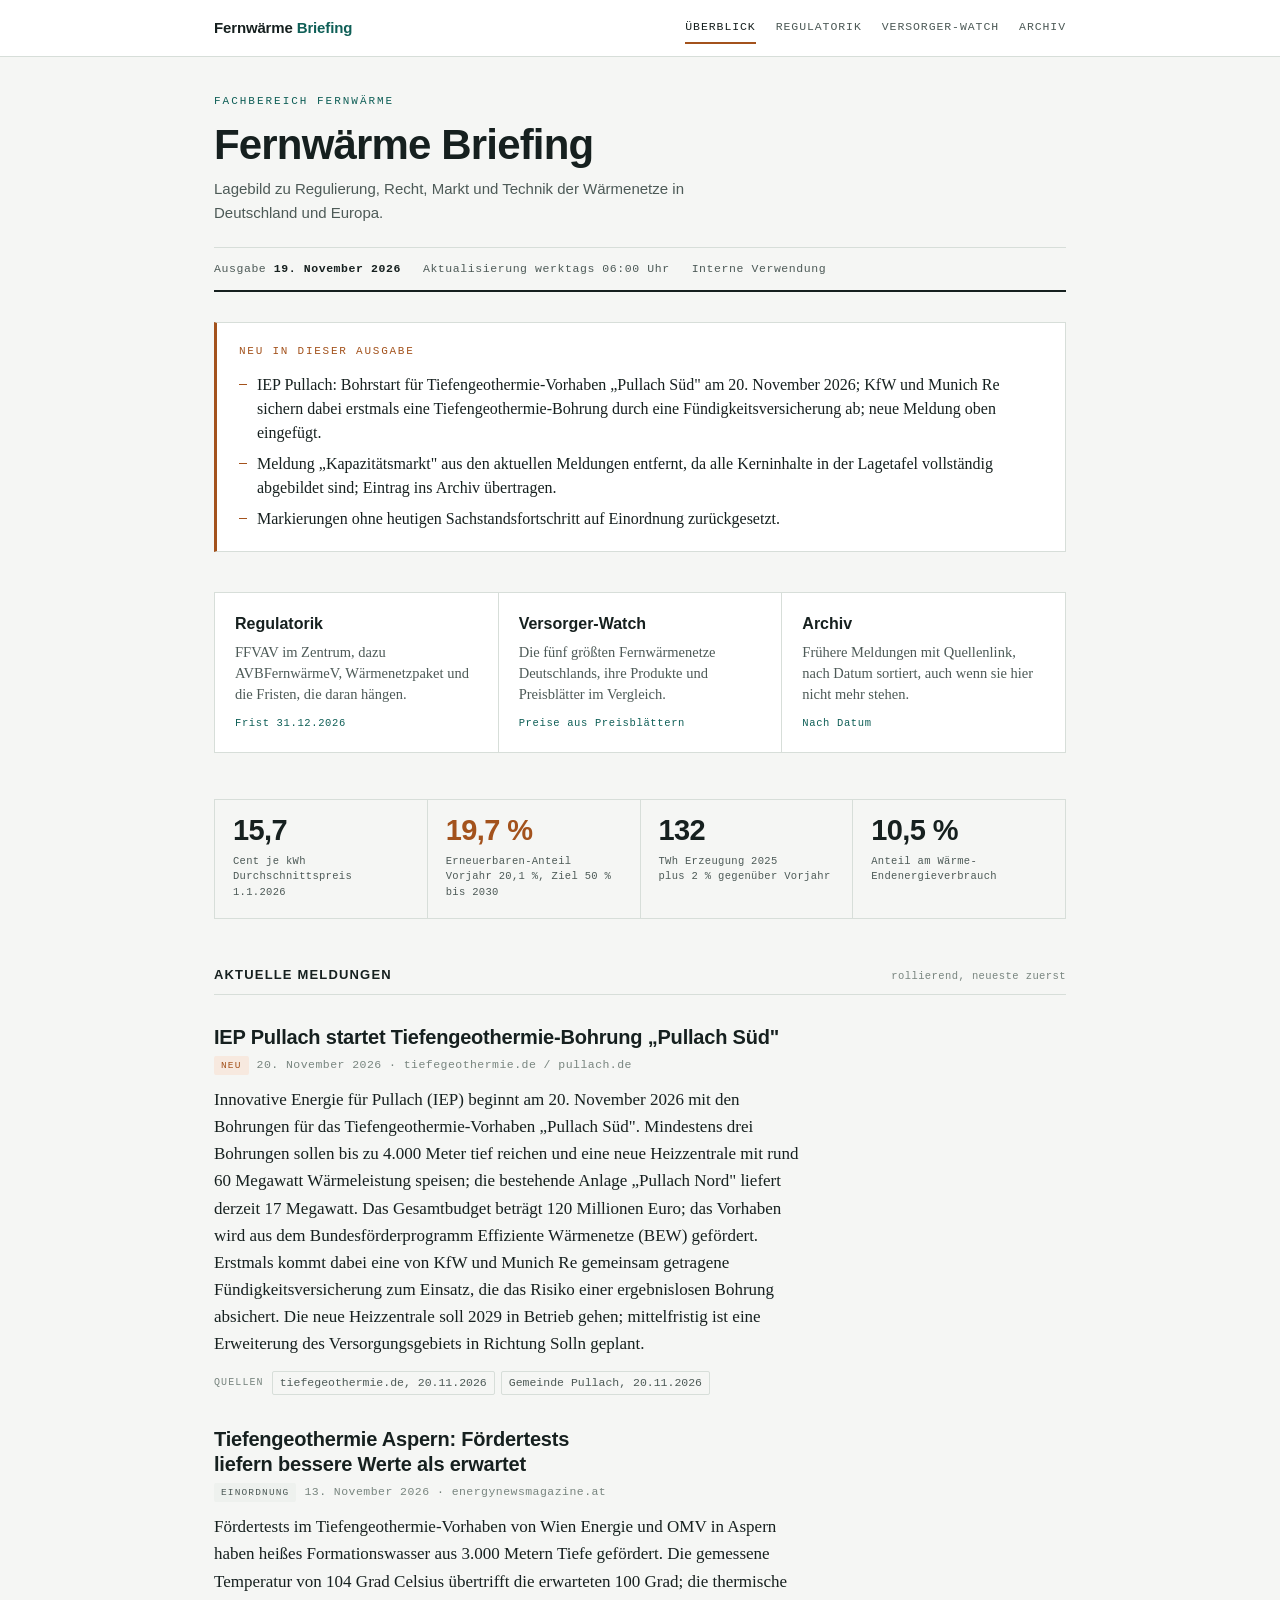
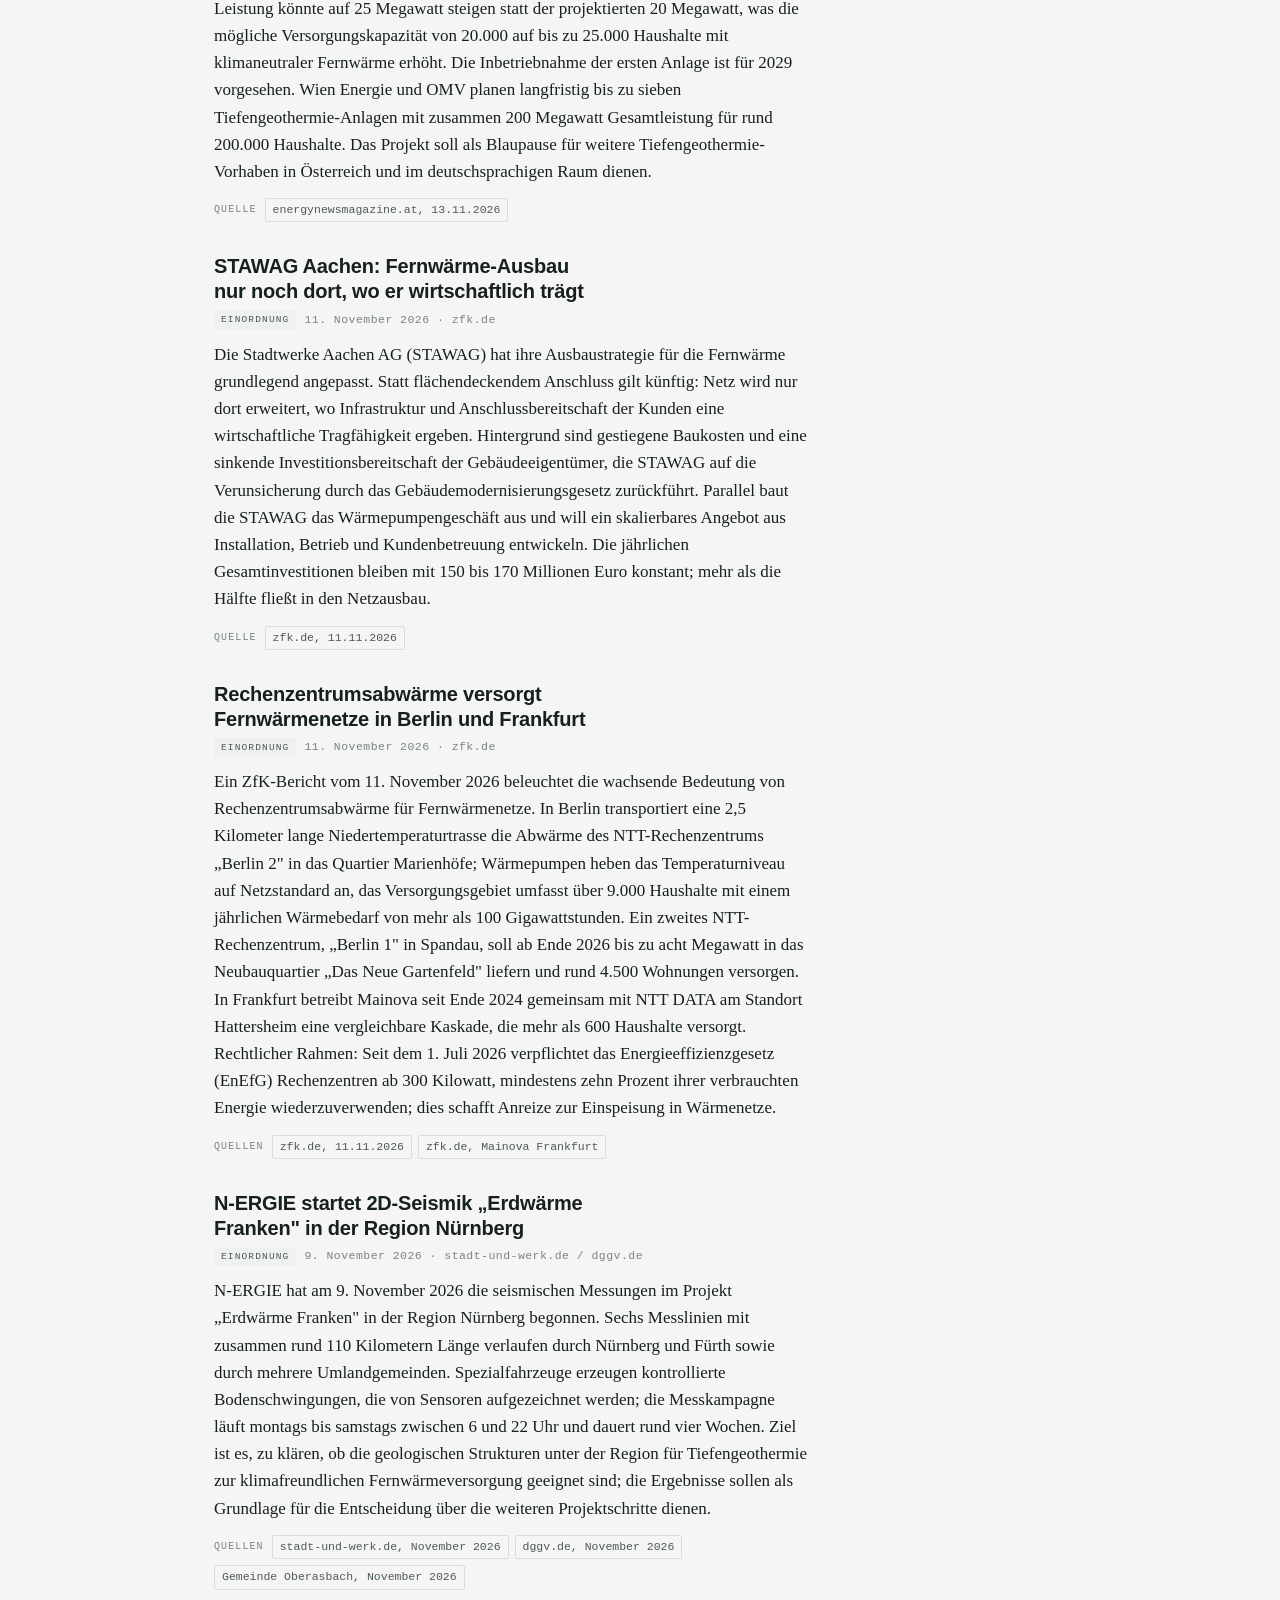
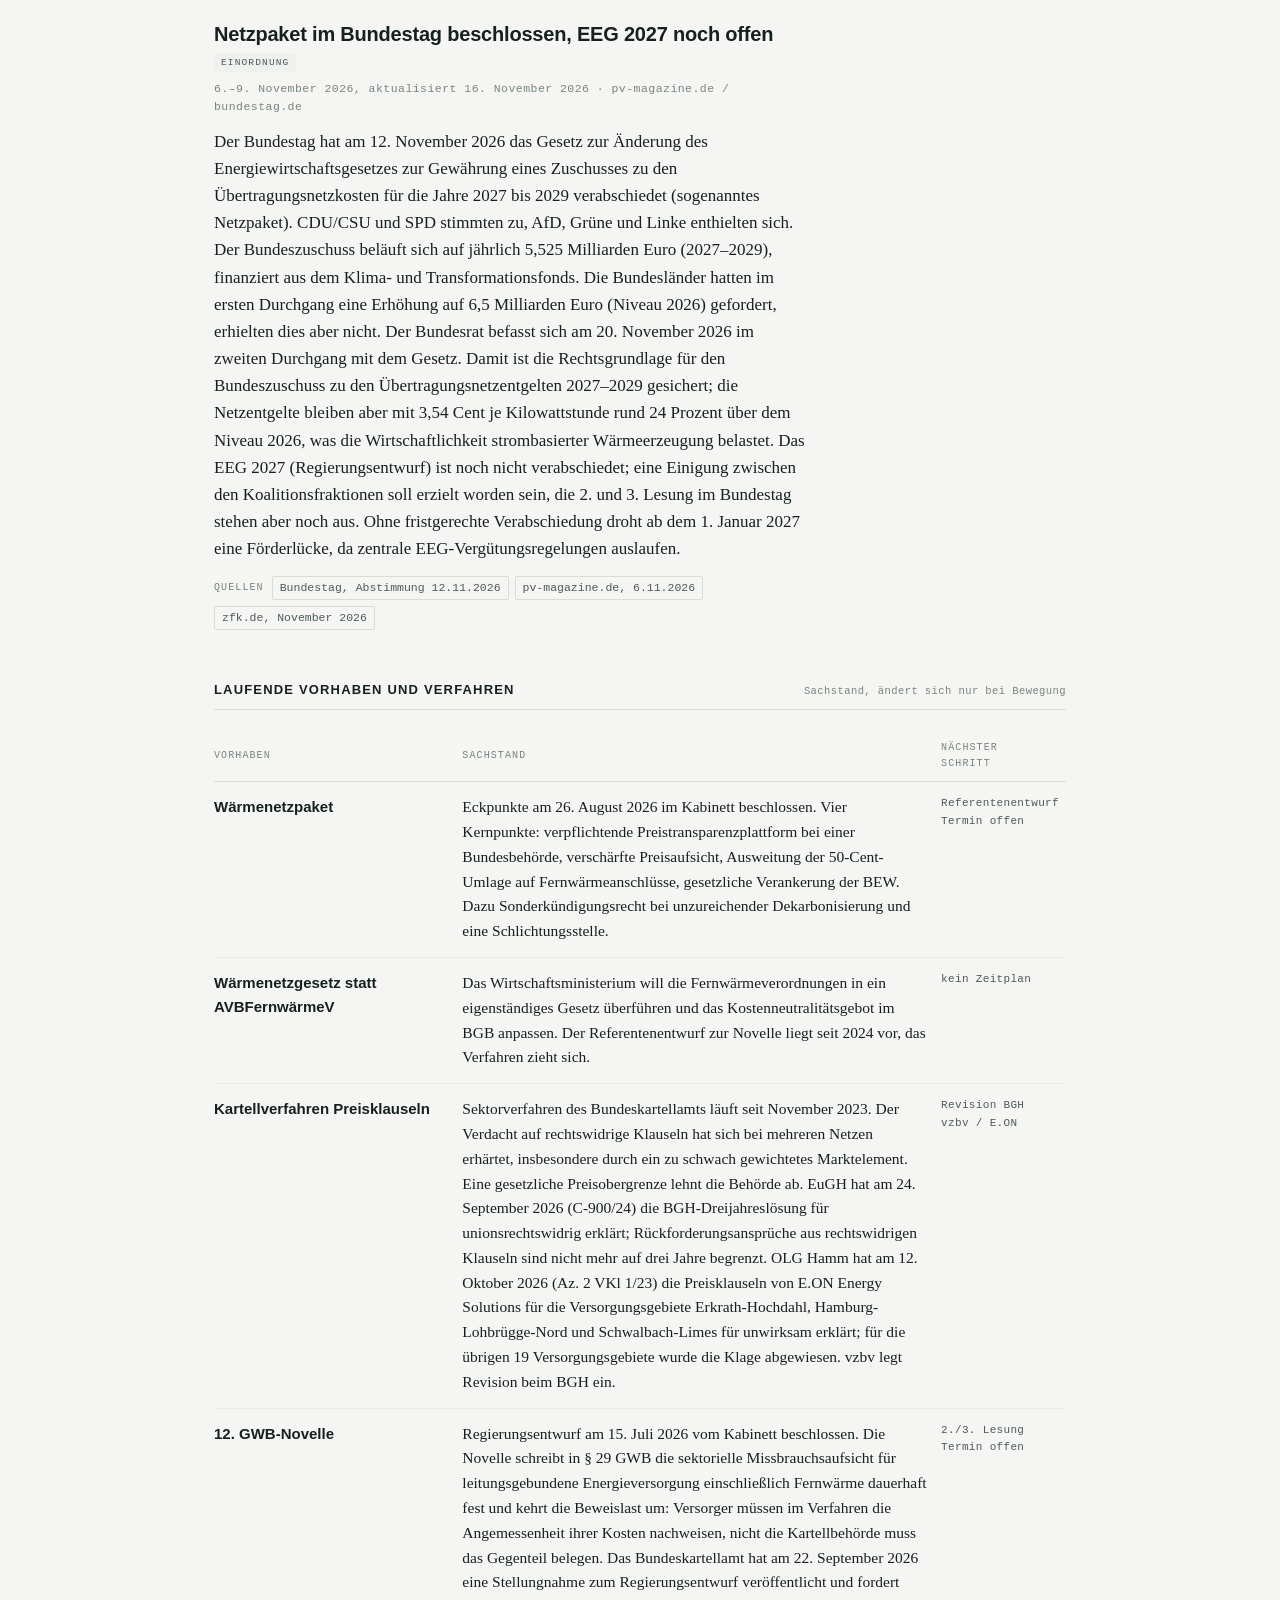
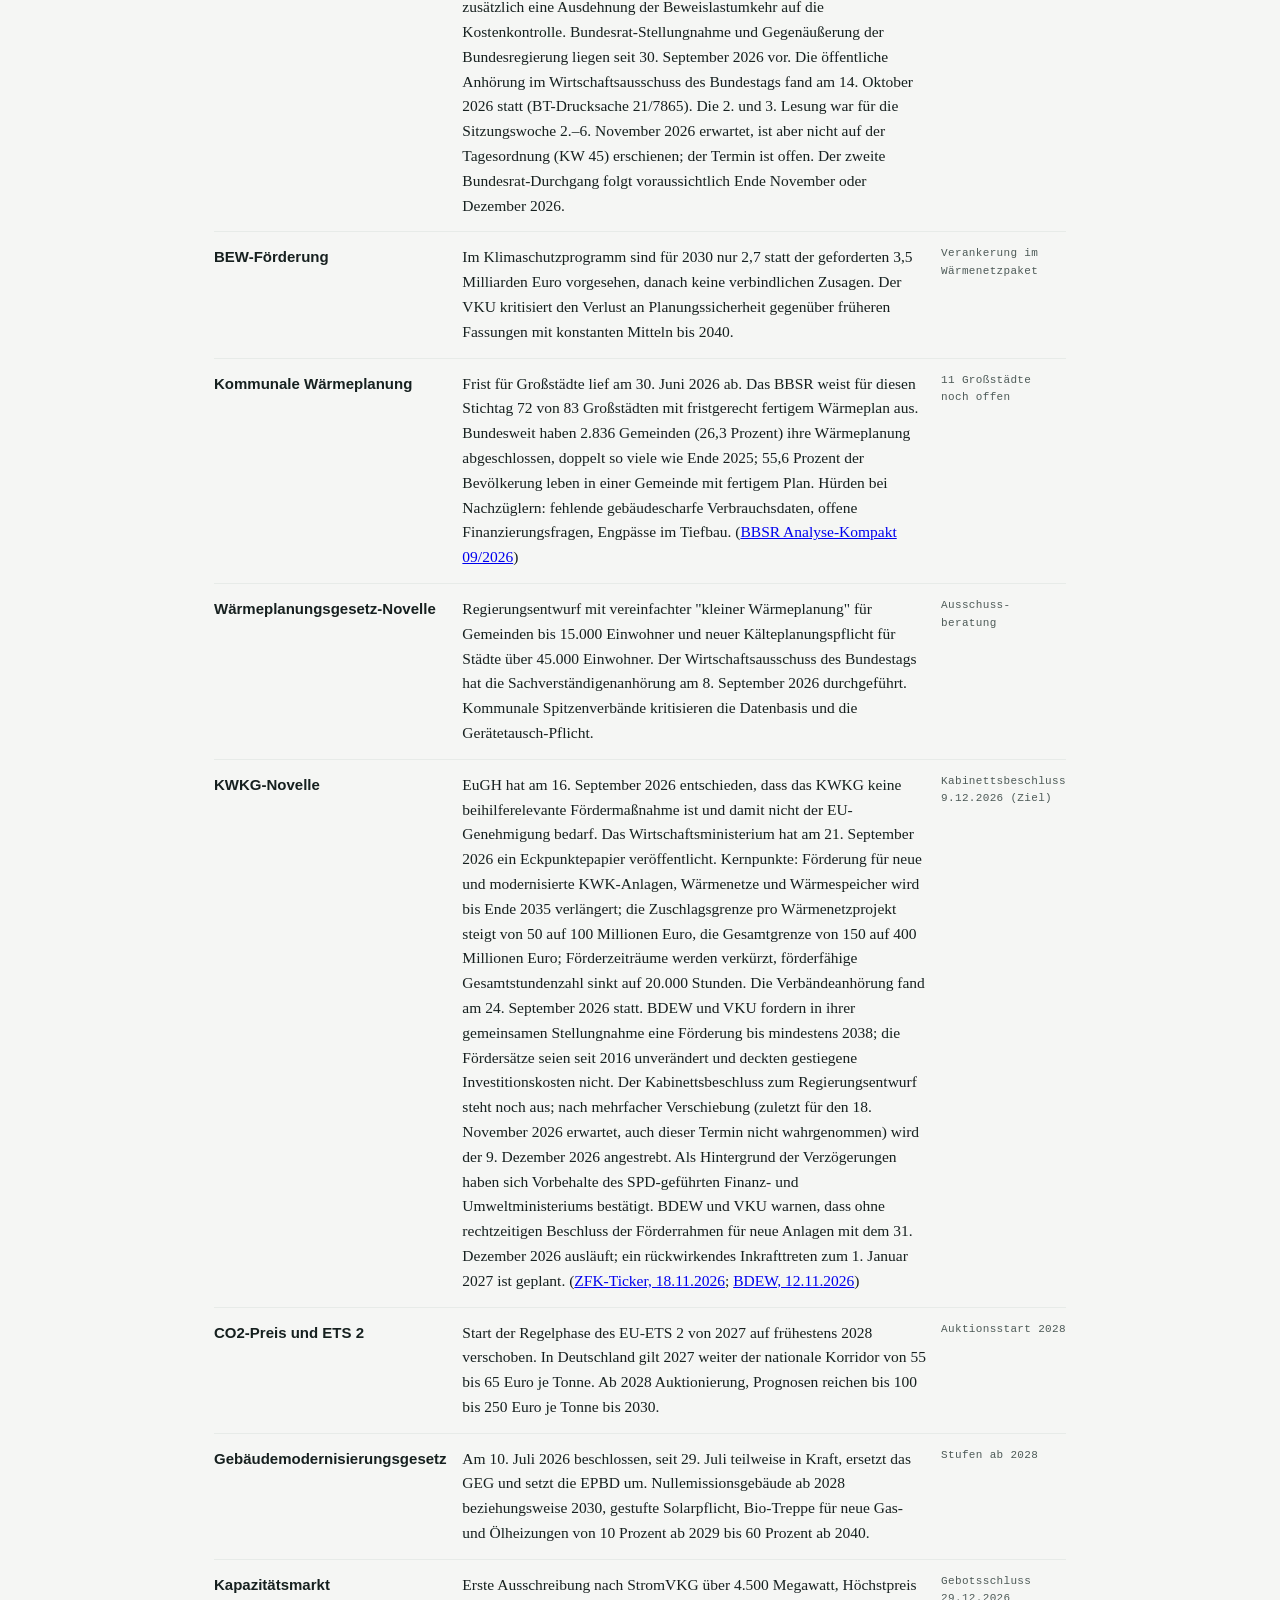
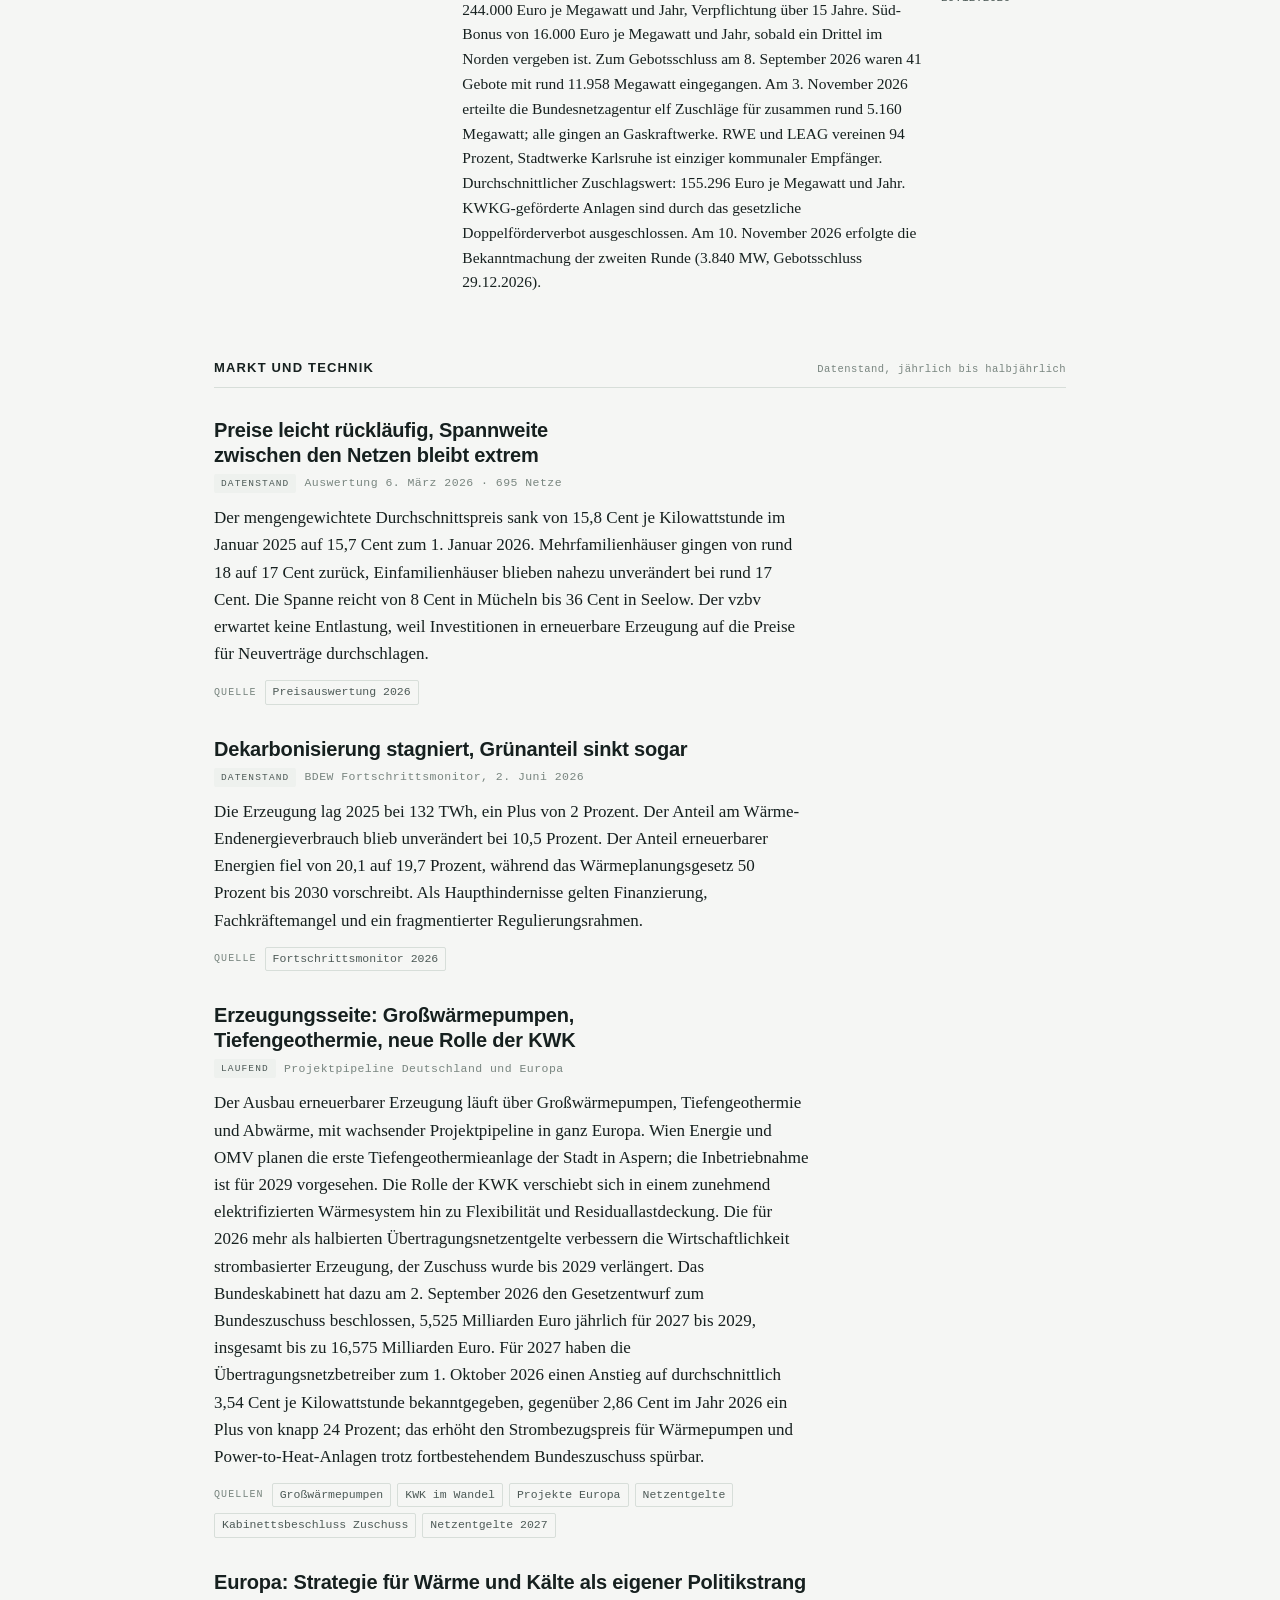
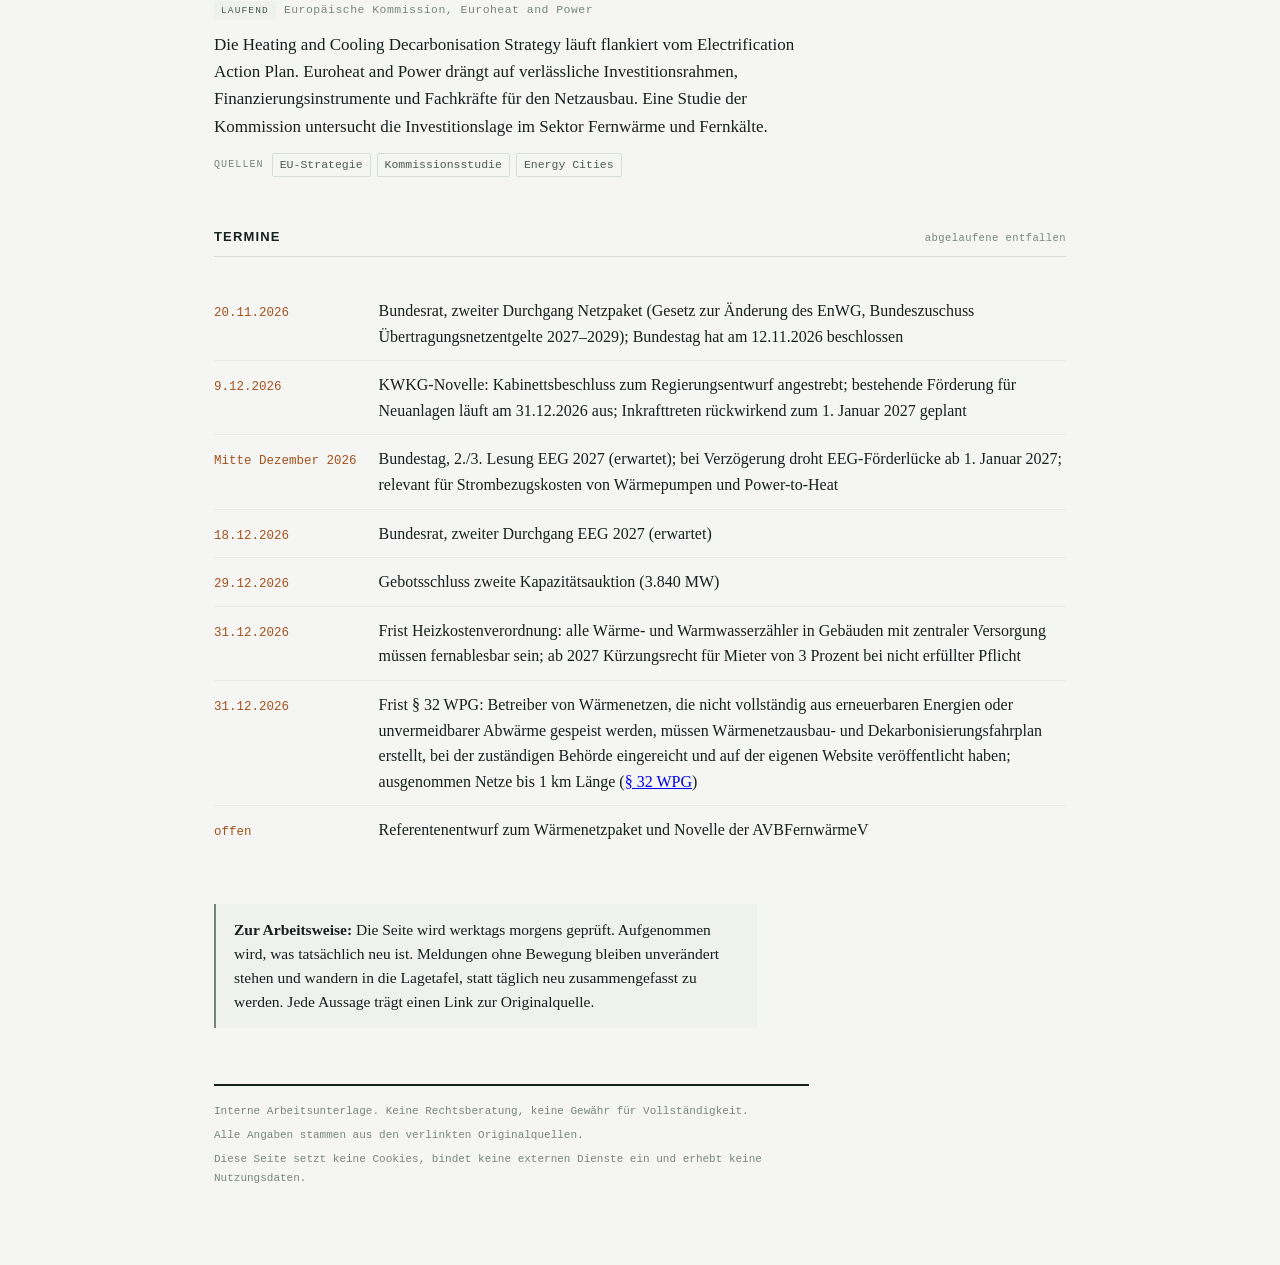
==== commit 7c8cd021: "Briefing 19. November 2026" ====
--- a/index.html
+++ b/index.html
@@ -29,7 +29,7 @@
     <h1>Fernwärme Briefing</h1>
     <p class="subtitle">Lagebild zu Regulierung, Recht, Markt und Technik der Wärmenetze in Deutschland und Europa.</p>
     <div class="mast-meta">
-      <span>Ausgabe <b>18. November 2026</b></span>
+      <span>Ausgabe <b>19. November 2026</b></span>
       <span>Aktualisierung werktags 06:00 Uhr</span>
       <span>Interne Verwendung</span>
     </div>
@@ -38,8 +38,9 @@
   <div class="whatsnew">
     <h2>Neu in dieser Ausgabe</h2>
     <ul>
-      <li>KWKG-Novelle: Kabinettsbeschluss auch am 18. November 2026 nicht erfolgt; als Hintergrund der mehrfachen Verschiebungen bestätigt: Vorbehalte des SPD-geführten Finanz- und Umweltministeriums. Zieltermin 9. Dezember 2026 bleibt bestehen. Lagetafel aktualisiert.</li>
-      <li>Keine weiteren neuen Meldungen.</li>
+      <li>IEP Pullach: Bohrstart für Tiefengeothermie-Vorhaben „Pullach Süd" am 20. November 2026; KfW und Munich Re sichern dabei erstmals eine Tiefengeothermie-Bohrung durch eine Fündigkeitsversicherung ab; neue Meldung oben eingefügt.</li>
+      <li>Meldung „Kapazitätsmarkt" aus den aktuellen Meldungen entfernt, da alle Kerninhalte in der Lagetafel vollständig abgebildet sind; Eintrag ins Archiv übertragen.</li>
+      <li>Markierungen ohne heutigen Sachstandsfortschritt auf Einordnung zurückgesetzt.</li>
     </ul>
   </div>
 
@@ -88,6 +89,20 @@
     <div class="sec-body">
 
       <article class="item">
+        <h3>IEP Pullach startet Tiefengeothermie-Bohrung „Pullach Süd"</h3>
+        <div class="meta">
+          <span class="pill pill-neu">Neu</span>
+          <span class="date">20. November 2026 · tiefegeothermie.de / pullach.de</span>
+        </div>
+        <p>Innovative Energie für Pullach (IEP) beginnt am 20. November 2026 mit den Bohrungen für das Tiefengeothermie-Vorhaben „Pullach Süd". Mindestens drei Bohrungen sollen bis zu 4.000 Meter tief reichen und eine neue Heizzentrale mit rund 60 Megawatt Wärmeleistung speisen; die bestehende Anlage „Pullach Nord" liefert derzeit 17 Megawatt. Das Gesamtbudget beträgt 120 Millionen Euro; das Vorhaben wird aus dem Bundesförderprogramm Effiziente Wärmenetze (BEW) gefördert. Erstmals kommt dabei eine von KfW und Munich Re gemeinsam getragene Fündigkeitsversicherung zum Einsatz, die das Risiko einer ergebnislosen Bohrung absichert. Die neue Heizzentrale soll 2029 in Betrieb gehen; mittelfristig ist eine Erweiterung des Versorgungsgebiets in Richtung Solln geplant.</p>
+        <div class="src">
+          <span class="src-lab">Quellen</span>
+          <a href="https://www.tiefegeothermie.de/news/bohrstart-fuer-pullach-sued-am-20112026">tiefegeothermie.de, 20.11.2026</a>
+          <a href="https://www.pullach.de/iep-startet-neues-tiefengeothermie-projekt/">Gemeinde Pullach, 20.11.2026</a>
+        </div>
+      </article>
+
+      <article class="item">
         <h3>Tiefengeothermie Aspern: Fördertests liefern bessere Werte als erwartet</h3>
         <div class="meta">
           <span class="pill pill-lauf">Einordnung</span>
@@ -145,7 +160,7 @@
       <article class="item">
         <h3>Netzpaket im Bundestag beschlossen, EEG 2027 noch offen</h3>
         <div class="meta">
-          <span class="pill pill-upd">Aktualisiert</span>
+          <span class="pill pill-lauf">Einordnung</span>
           <span class="date">6.–9. November 2026, aktualisiert 16. November 2026 · pv-magazine.de / bundestag.de</span>
         </div>
         <p>Der Bundestag hat am 12. November 2026 das Gesetz zur Änderung des Energiewirtschaftsgesetzes zur Gewährung eines Zuschusses zu den Übertragungsnetzkosten für die Jahre 2027 bis 2029 verabschiedet (sogenanntes Netzpaket). CDU/CSU und SPD stimmten zu, AfD, Grüne und Linke enthielten sich. Der Bundeszuschuss beläuft sich auf jährlich 5,525 Milliarden Euro (2027–2029), finanziert aus dem Klima- und Transformationsfonds. Die Bundesländer hatten im ersten Durchgang eine Erhöhung auf 6,5 Milliarden Euro (Niveau 2026) gefordert, erhielten dies aber nicht. Der Bundesrat befasst sich am 20. November 2026 im zweiten Durchgang mit dem Gesetz. Damit ist die Rechtsgrundlage für den Bundeszuschuss zu den Übertragungsnetzentgelten 2027–2029 gesichert; die Netzentgelte bleiben aber mit 3,54 Cent je Kilowattstunde rund 24 Prozent über dem Niveau 2026, was die Wirtschaftlichkeit strombasierter Wärmeerzeugung belastet. Das EEG 2027 (Regierungsentwurf) ist noch nicht verabschiedet; eine Einigung zwischen den Koalitionsfraktionen soll erzielt worden sein, die 2. und 3. Lesung im Bundestag stehen aber noch aus. Ohne fristgerechte Verabschiedung droht ab dem 1. Januar 2027 eine Förderlücke, da zentrale EEG-Vergütungsregelungen auslaufen.</p>
@@ -154,21 +169,6 @@
           <a href="https://www.bundestag.de/dokumente/textarchiv/2026/kw46-de-uebertragungsnetzkosten-1232592">Bundestag, Abstimmung 12.11.2026</a>
           <a href="https://www.pv-magazine.de/2026/11/06/eeg-novelle-wohl-erst-im-dezember-im-bundestag-und-bundesrat/">pv-magazine.de, 6.11.2026</a>
           <a href="https://www.zfk.de/politik/deutschland/eeg-netzpaket-dezember-verschiebung-cdu-csu-spd">zfk.de, November 2026</a>
-        </div>
-      </article>
-
-      <article class="item">
-        <h3>Kapazitätsmarkt: Bundesnetzagentur erteilt erste Zuschläge, alle an Gaskraftwerke</h3>
-        <div class="meta">
-          <span class="pill pill-upd">Aktualisiert</span>
-          <span class="date">3. November 2026, aktualisiert 13. November 2026 · bundesnetzagentur.de / cleanthinking.de</span>
-        </div>
-        <p>Die Bundesnetzagentur hat am 3. November 2026 die Ergebnisse der ersten Kapazitätsmarktauktion nach dem Stromversorgungssicherungsgesetz (StromVKG) veröffentlicht. Von 41 eingegangenen Geboten mit rund 11.958 Megawatt erhielten 11 Projekte Zuschläge für zusammen rund 5.160 Megawatt; die Vergaberegeln erlauben eine Überschreitung des ausgeschriebenen Volumens von 4.500 Megawatt. Sieben Gebote schieden wegen fehlender Unterlagen aus. Alle Zuschläge gingen an Gaskraftwerke: rund zwei Gigawatt Gas-und-Dampfturbinen-Kraftwerke sowie rund drei Gigawatt Gasturbinen und Gasmotoren. RWE Generation SE erhielt drei Zuschläge in Nordrhein-Westfalen, LEAG vier in Brandenburg und zwei in Sachsen; zusammen vereinen beide Konzerne 94 Prozent der vergebenen Kapazität. Hinzu kommen das Gaskraftwerk Leipheim (Bayern) und die Stadtwerke Karlsruhe (Baden-Württemberg) als einziger kommunaler Empfänger. Der durchschnittliche mengengewichtete Zuschlagswert beträgt 155.296 Euro je Megawatt und Jahr, deutlich unter dem Höchstpreis von 244.000 Euro. Die Anlagen sollen ab 2031 Versorgungssicherheit gewährleisten, die Förderlaufzeit beträgt 15 Jahre. Das gesetzliche Doppelförderverbot schließt gleichzeitig KWKG-geförderte Anlagen vom Kapazitätsmarkt aus. Am 10. November 2026 erfolgte die Bekanntmachung der zweiten Ausschreibungsrunde; das ausgeschriebene Volumen beträgt 3.840 Megawatt, da die erste Runde den Zielwert von 4.500 Megawatt um rund 660 Megawatt überschritten hat und dieser Überschuss nach dem StromVKG von der zweiten Runde abgezogen wird; Gebotsschluss ist der 29. Dezember 2026.</p>
-        <div class="src">
-          <span class="src-lab">Quellen</span>
-          <a href="https://www.bundesnetzagentur.de/SharedDocs/Pressemitteilungen/DE/2026/20261103_StromVKG.html">BNetzA, PM 3.11.2026</a>
-          <a href="https://www.cleanthinking.de/kraftwerksausschreibung-zuschlaege-gaskraftwerke">cleanthinking.de, 3.11.2026</a>
-          <a href="https://www.windkraft-journal.de/2026/11/03/ausschreibung-fuer-langzeitkapazitaeten-von-kraftwerken-und-stromspeichern/229108">windkraft-journal.de, 3.11.2026</a>
         </div>
       </article>
 
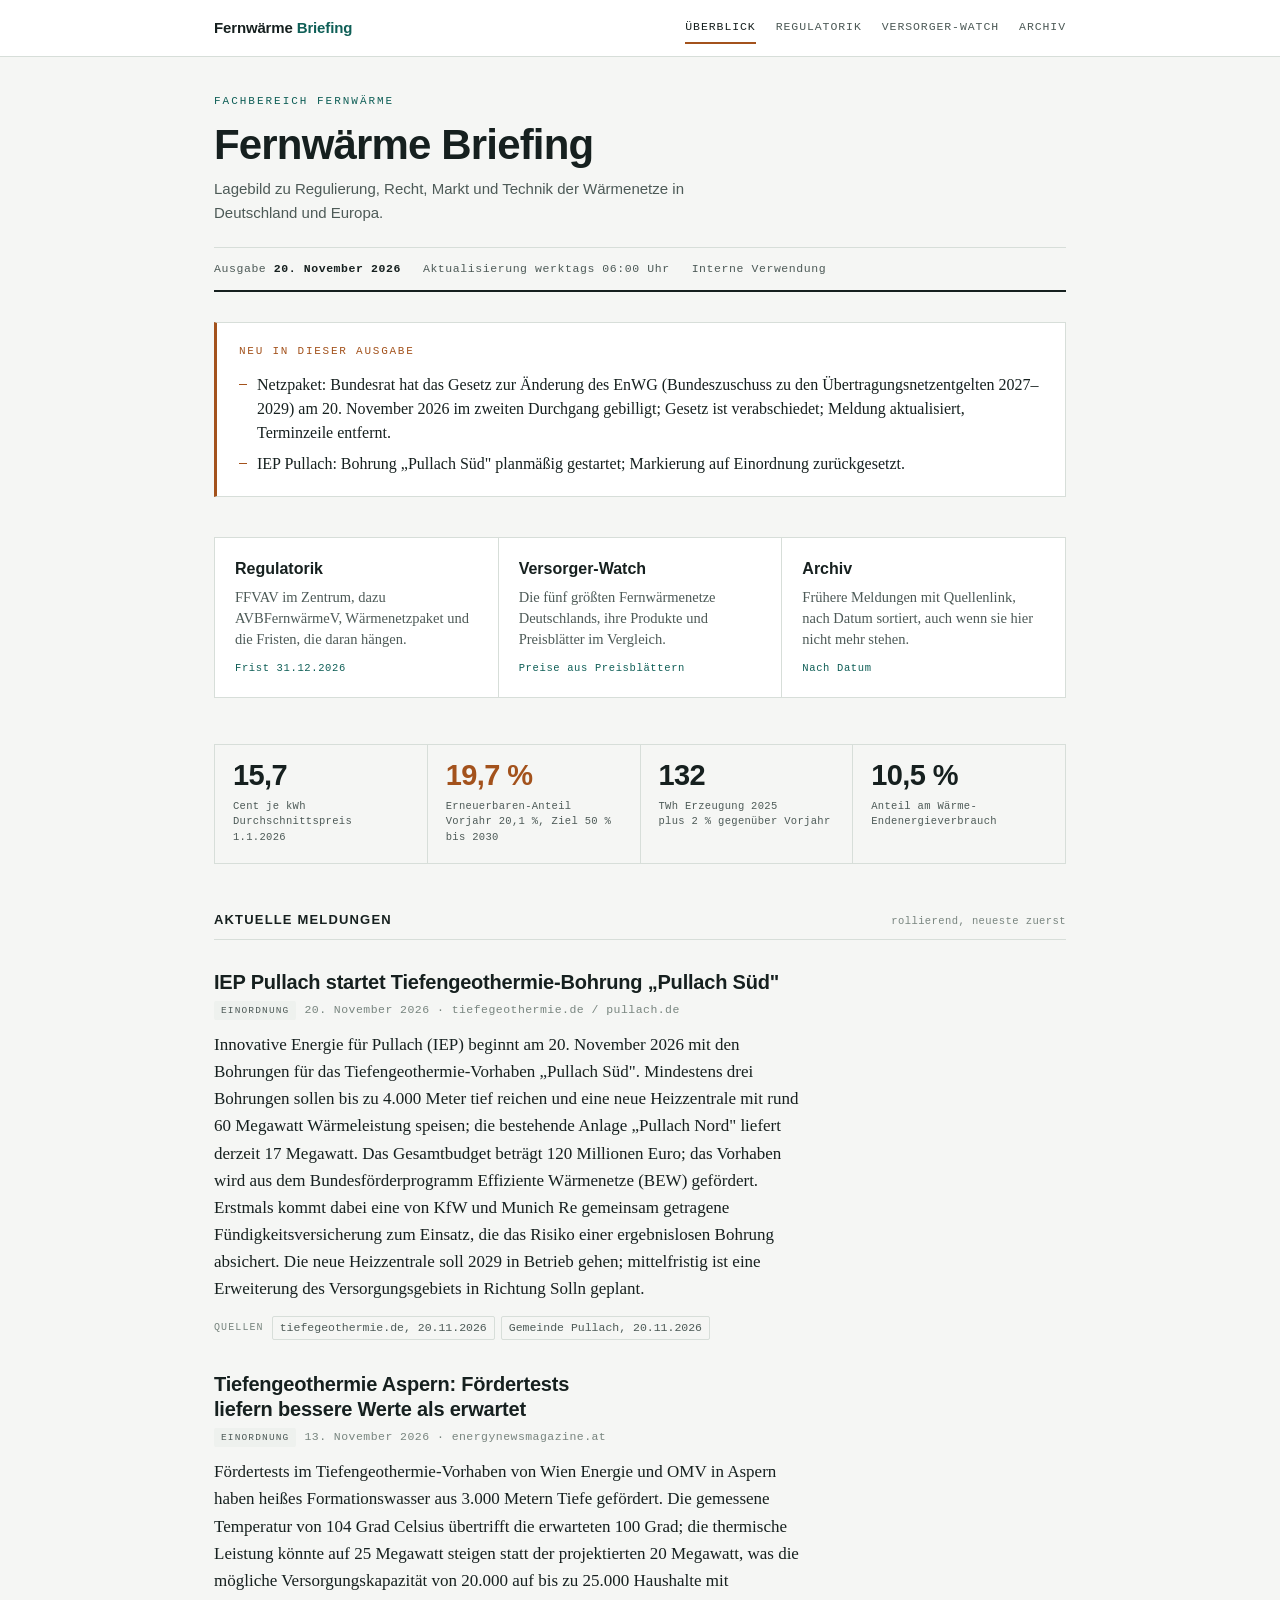
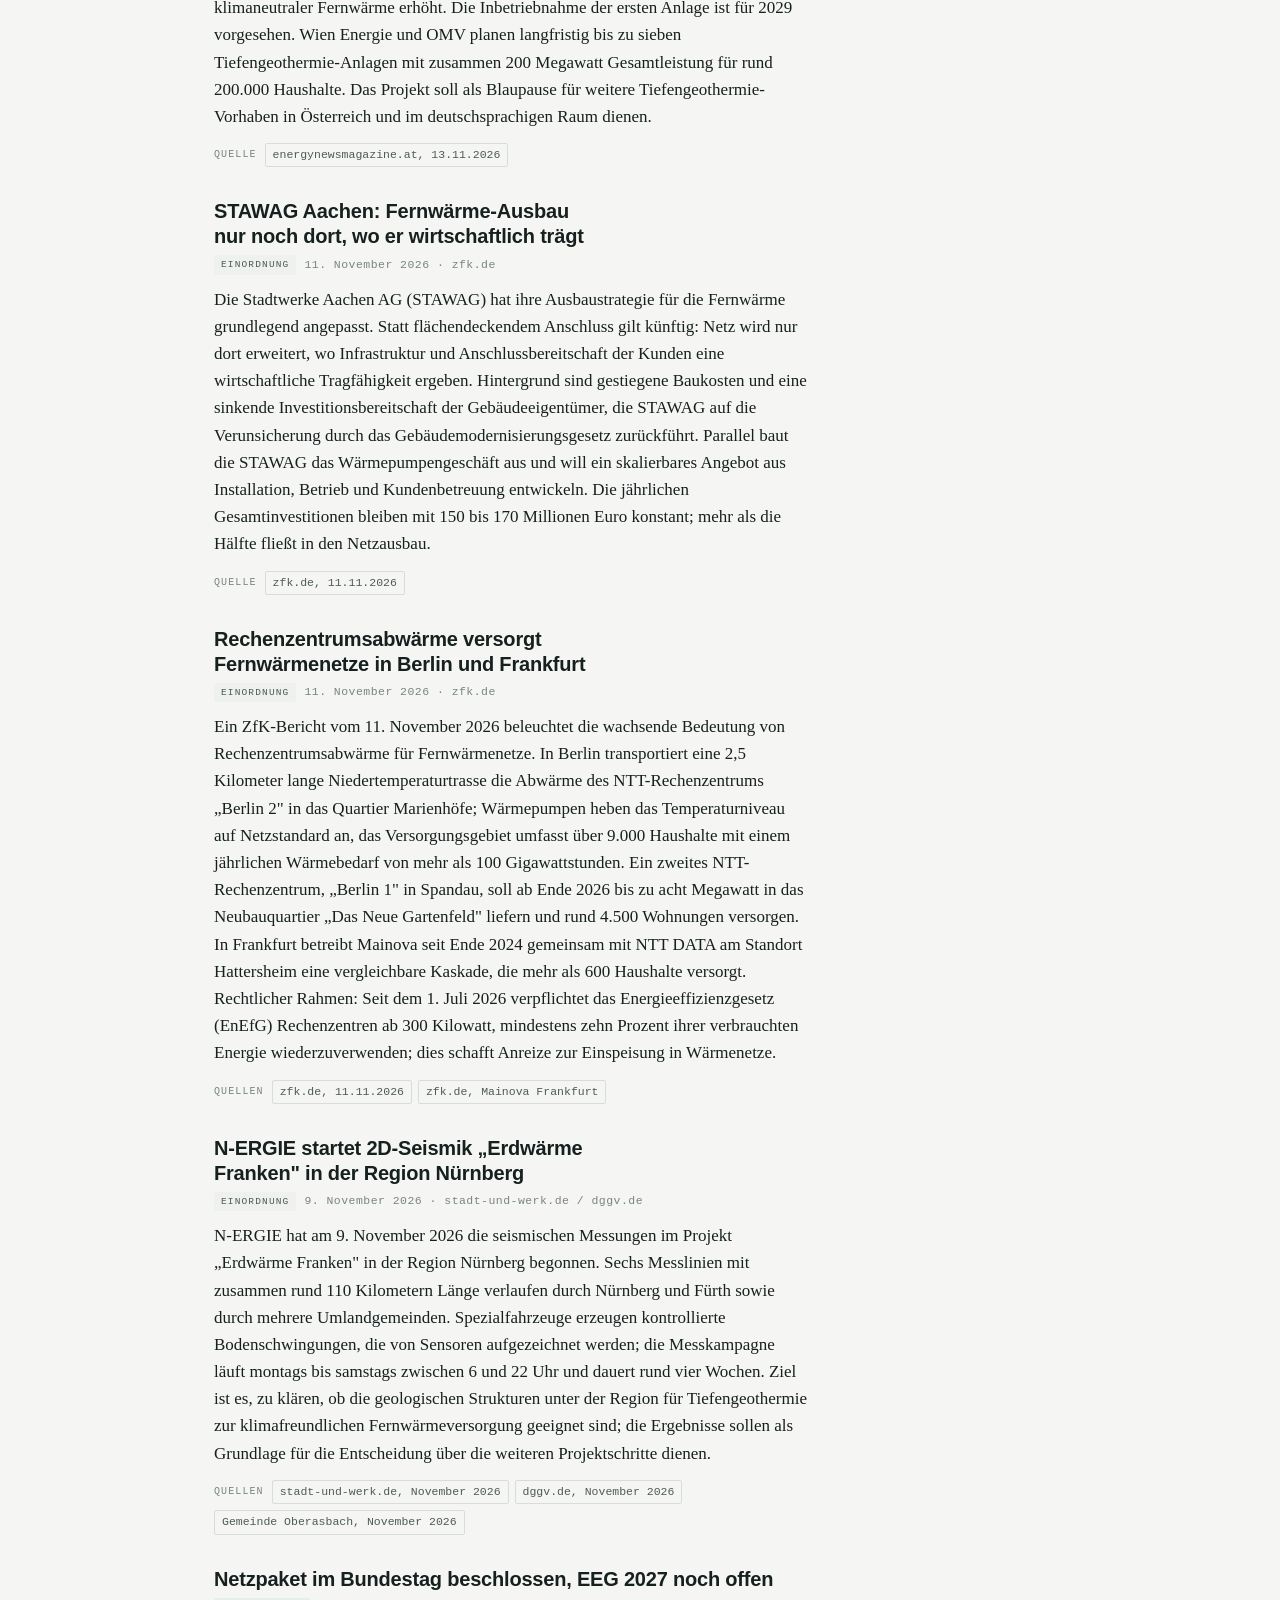
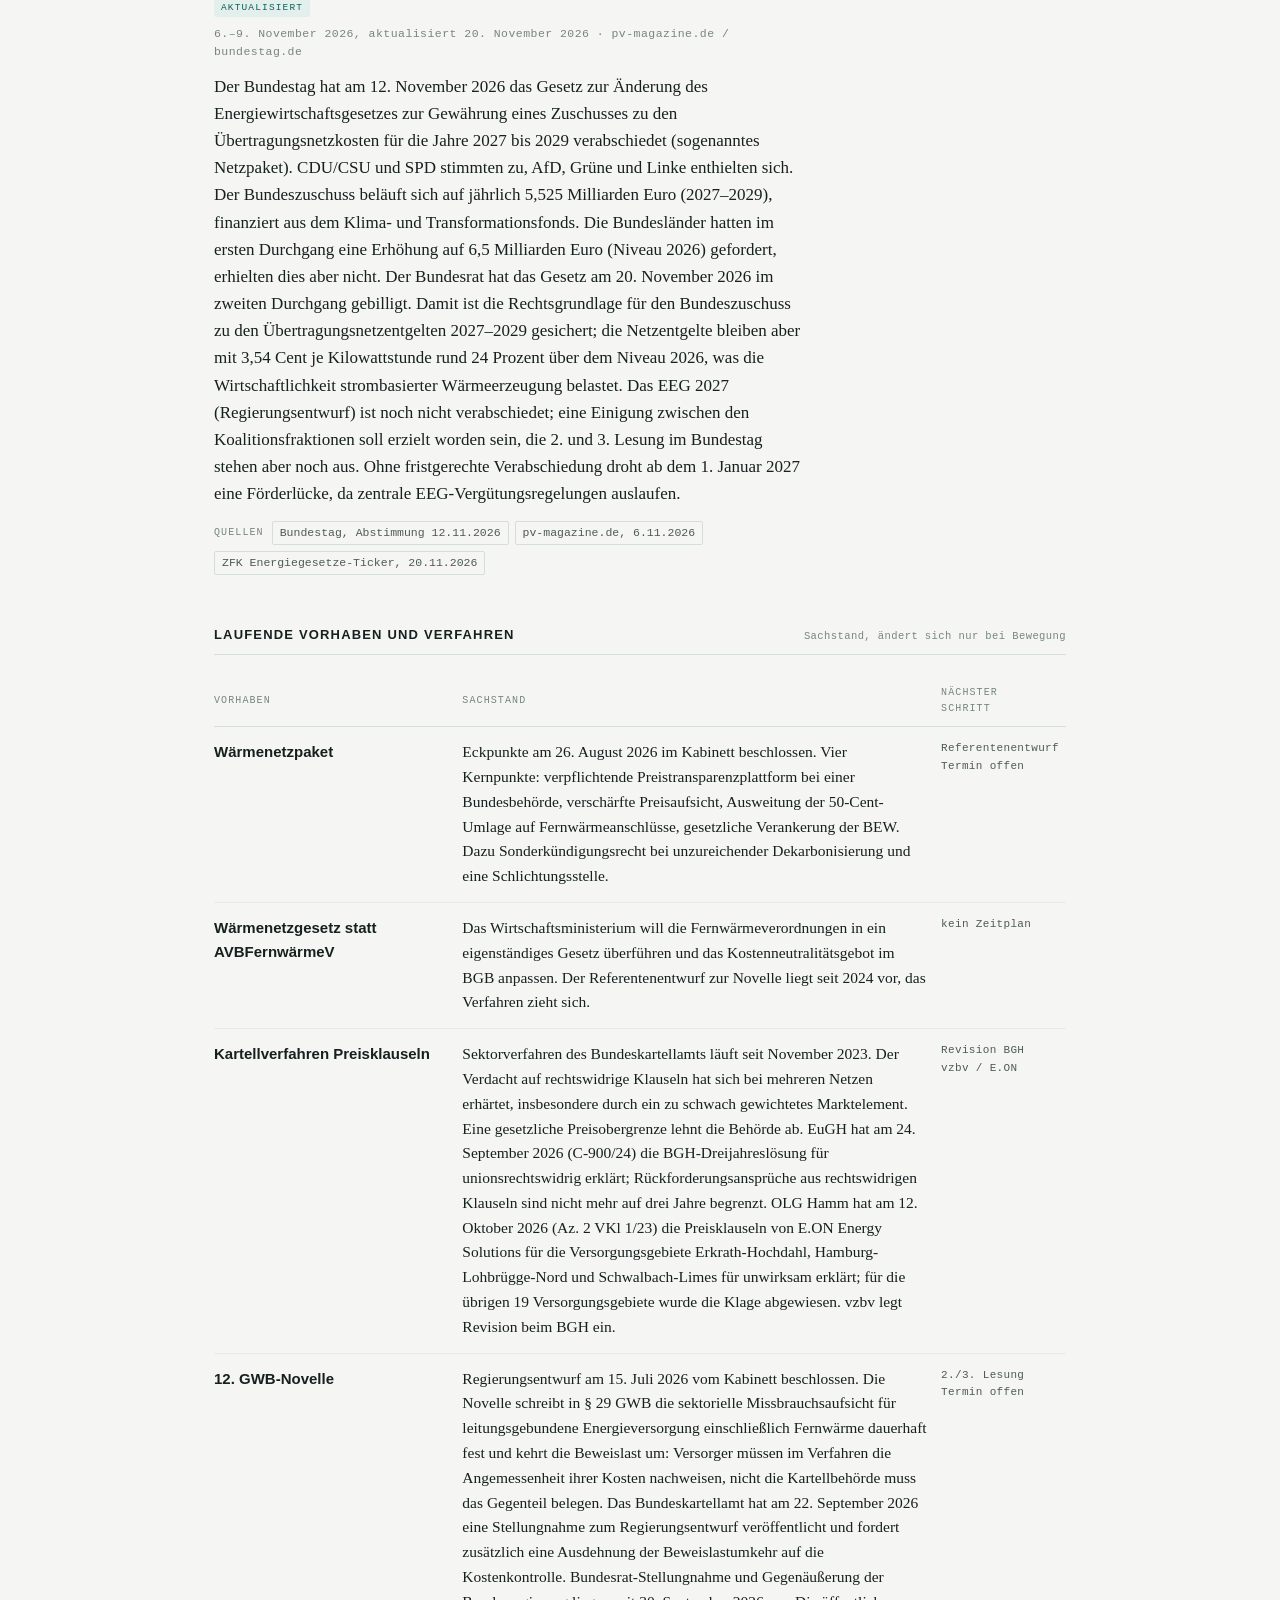
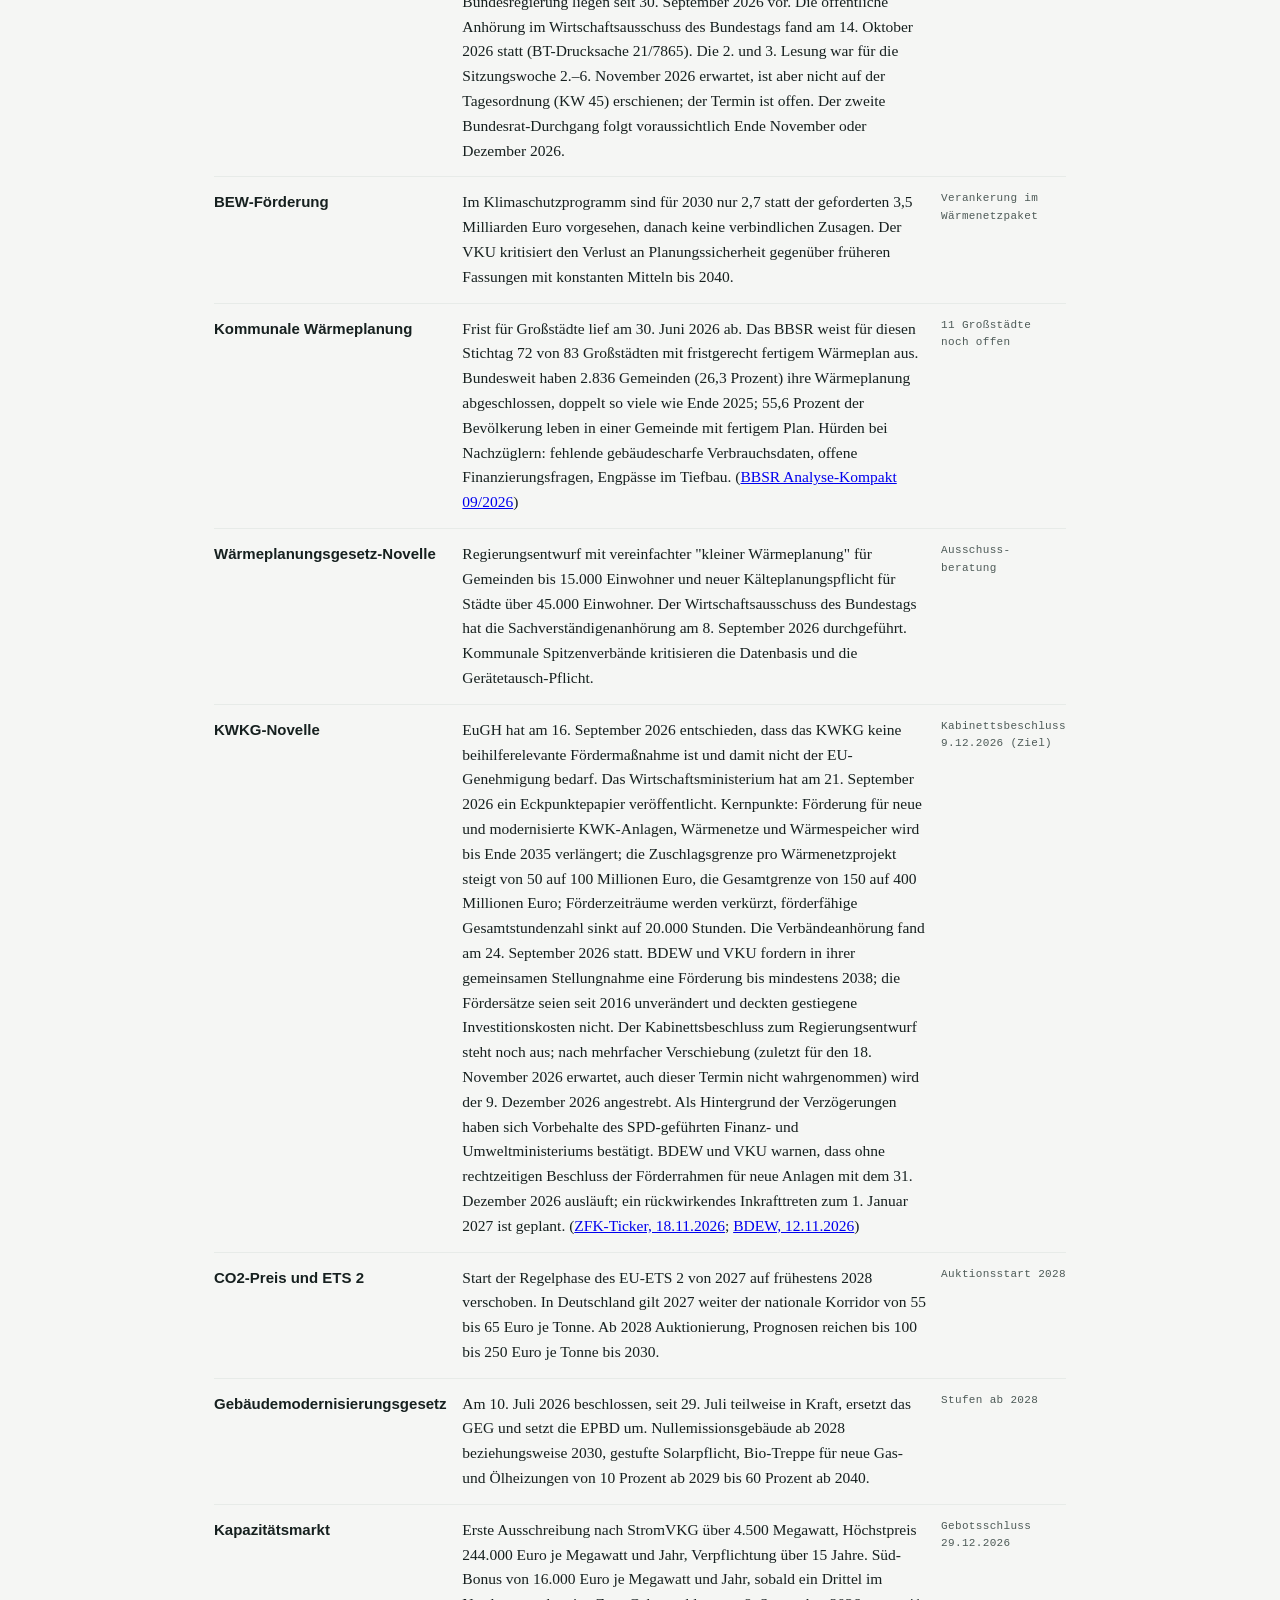
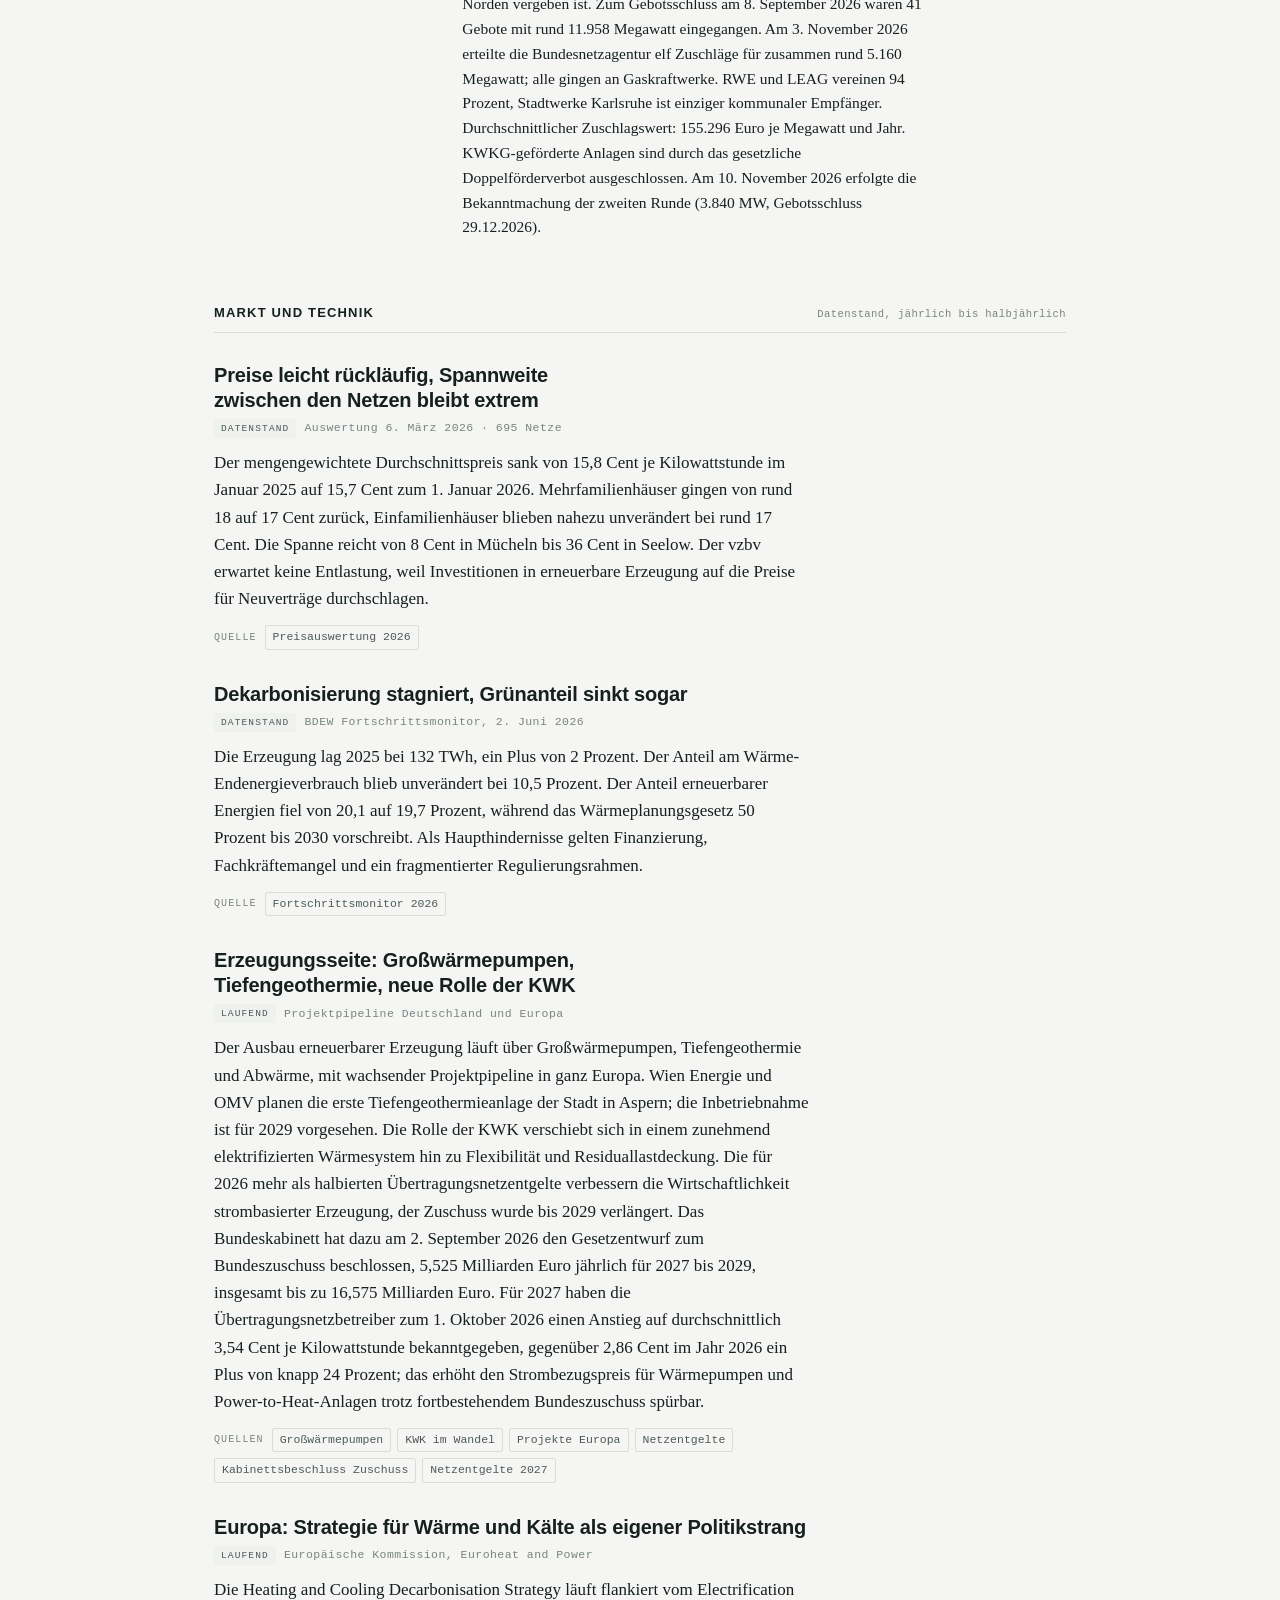
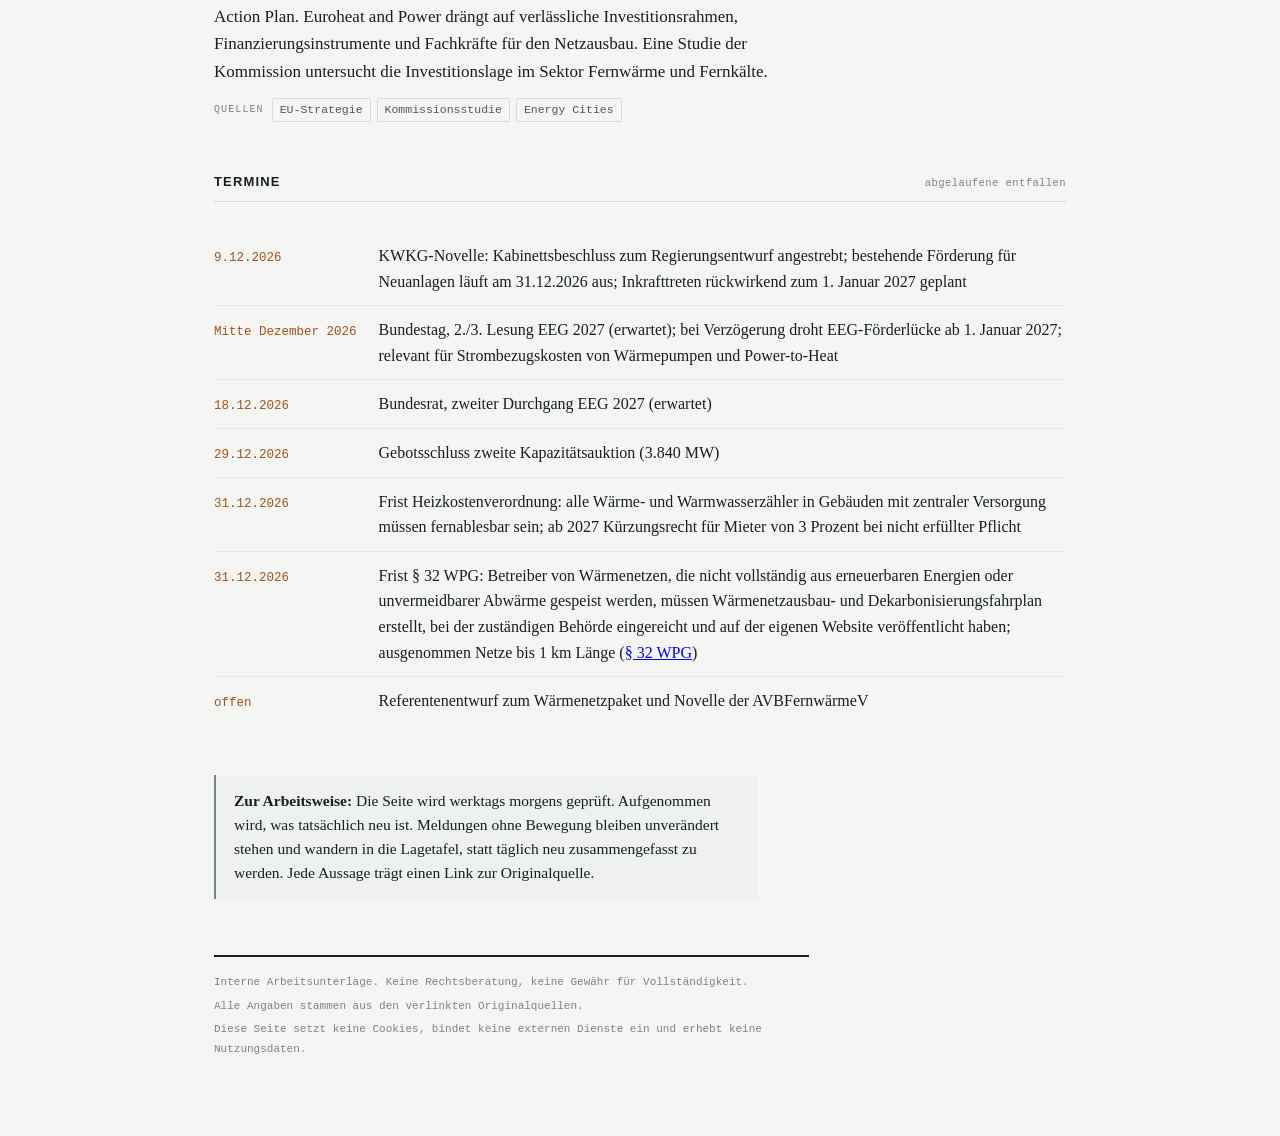
==== commit ebbe3867: "Briefing 20. November 2026" ====
--- a/index.html
+++ b/index.html
@@ -29,7 +29,7 @@
     <h1>Fernwärme Briefing</h1>
     <p class="subtitle">Lagebild zu Regulierung, Recht, Markt und Technik der Wärmenetze in Deutschland und Europa.</p>
     <div class="mast-meta">
-      <span>Ausgabe <b>19. November 2026</b></span>
+      <span>Ausgabe <b>20. November 2026</b></span>
       <span>Aktualisierung werktags 06:00 Uhr</span>
       <span>Interne Verwendung</span>
     </div>
@@ -38,9 +38,8 @@
   <div class="whatsnew">
     <h2>Neu in dieser Ausgabe</h2>
     <ul>
-      <li>IEP Pullach: Bohrstart für Tiefengeothermie-Vorhaben „Pullach Süd" am 20. November 2026; KfW und Munich Re sichern dabei erstmals eine Tiefengeothermie-Bohrung durch eine Fündigkeitsversicherung ab; neue Meldung oben eingefügt.</li>
-      <li>Meldung „Kapazitätsmarkt" aus den aktuellen Meldungen entfernt, da alle Kerninhalte in der Lagetafel vollständig abgebildet sind; Eintrag ins Archiv übertragen.</li>
-      <li>Markierungen ohne heutigen Sachstandsfortschritt auf Einordnung zurückgesetzt.</li>
+      <li>Netzpaket: Bundesrat hat das Gesetz zur Änderung des EnWG (Bundeszuschuss zu den Übertragungsnetzentgelten 2027–2029) am 20. November 2026 im zweiten Durchgang gebilligt; Gesetz ist verabschiedet; Meldung aktualisiert, Terminzeile entfernt.</li>
+      <li>IEP Pullach: Bohrung „Pullach Süd" planmäßig gestartet; Markierung auf Einordnung zurückgesetzt.</li>
     </ul>
   </div>
 
@@ -91,7 +90,7 @@
       <article class="item">
         <h3>IEP Pullach startet Tiefengeothermie-Bohrung „Pullach Süd"</h3>
         <div class="meta">
-          <span class="pill pill-neu">Neu</span>
+          <span class="pill pill-lauf">Einordnung</span>
           <span class="date">20. November 2026 · tiefegeothermie.de / pullach.de</span>
         </div>
         <p>Innovative Energie für Pullach (IEP) beginnt am 20. November 2026 mit den Bohrungen für das Tiefengeothermie-Vorhaben „Pullach Süd". Mindestens drei Bohrungen sollen bis zu 4.000 Meter tief reichen und eine neue Heizzentrale mit rund 60 Megawatt Wärmeleistung speisen; die bestehende Anlage „Pullach Nord" liefert derzeit 17 Megawatt. Das Gesamtbudget beträgt 120 Millionen Euro; das Vorhaben wird aus dem Bundesförderprogramm Effiziente Wärmenetze (BEW) gefördert. Erstmals kommt dabei eine von KfW und Munich Re gemeinsam getragene Fündigkeitsversicherung zum Einsatz, die das Risiko einer ergebnislosen Bohrung absichert. Die neue Heizzentrale soll 2029 in Betrieb gehen; mittelfristig ist eine Erweiterung des Versorgungsgebiets in Richtung Solln geplant.</p>
@@ -160,15 +159,15 @@
       <article class="item">
         <h3>Netzpaket im Bundestag beschlossen, EEG 2027 noch offen</h3>
         <div class="meta">
-          <span class="pill pill-lauf">Einordnung</span>
-          <span class="date">6.–9. November 2026, aktualisiert 16. November 2026 · pv-magazine.de / bundestag.de</span>
-        </div>
-        <p>Der Bundestag hat am 12. November 2026 das Gesetz zur Änderung des Energiewirtschaftsgesetzes zur Gewährung eines Zuschusses zu den Übertragungsnetzkosten für die Jahre 2027 bis 2029 verabschiedet (sogenanntes Netzpaket). CDU/CSU und SPD stimmten zu, AfD, Grüne und Linke enthielten sich. Der Bundeszuschuss beläuft sich auf jährlich 5,525 Milliarden Euro (2027–2029), finanziert aus dem Klima- und Transformationsfonds. Die Bundesländer hatten im ersten Durchgang eine Erhöhung auf 6,5 Milliarden Euro (Niveau 2026) gefordert, erhielten dies aber nicht. Der Bundesrat befasst sich am 20. November 2026 im zweiten Durchgang mit dem Gesetz. Damit ist die Rechtsgrundlage für den Bundeszuschuss zu den Übertragungsnetzentgelten 2027–2029 gesichert; die Netzentgelte bleiben aber mit 3,54 Cent je Kilowattstunde rund 24 Prozent über dem Niveau 2026, was die Wirtschaftlichkeit strombasierter Wärmeerzeugung belastet. Das EEG 2027 (Regierungsentwurf) ist noch nicht verabschiedet; eine Einigung zwischen den Koalitionsfraktionen soll erzielt worden sein, die 2. und 3. Lesung im Bundestag stehen aber noch aus. Ohne fristgerechte Verabschiedung droht ab dem 1. Januar 2027 eine Förderlücke, da zentrale EEG-Vergütungsregelungen auslaufen.</p>
+          <span class="pill pill-upd">Aktualisiert</span>
+          <span class="date">6.–9. November 2026, aktualisiert 20. November 2026 · pv-magazine.de / bundestag.de</span>
+        </div>
+        <p>Der Bundestag hat am 12. November 2026 das Gesetz zur Änderung des Energiewirtschaftsgesetzes zur Gewährung eines Zuschusses zu den Übertragungsnetzkosten für die Jahre 2027 bis 2029 verabschiedet (sogenanntes Netzpaket). CDU/CSU und SPD stimmten zu, AfD, Grüne und Linke enthielten sich. Der Bundeszuschuss beläuft sich auf jährlich 5,525 Milliarden Euro (2027–2029), finanziert aus dem Klima- und Transformationsfonds. Die Bundesländer hatten im ersten Durchgang eine Erhöhung auf 6,5 Milliarden Euro (Niveau 2026) gefordert, erhielten dies aber nicht. Der Bundesrat hat das Gesetz am 20. November 2026 im zweiten Durchgang gebilligt. Damit ist die Rechtsgrundlage für den Bundeszuschuss zu den Übertragungsnetzentgelten 2027–2029 gesichert; die Netzentgelte bleiben aber mit 3,54 Cent je Kilowattstunde rund 24 Prozent über dem Niveau 2026, was die Wirtschaftlichkeit strombasierter Wärmeerzeugung belastet. Das EEG 2027 (Regierungsentwurf) ist noch nicht verabschiedet; eine Einigung zwischen den Koalitionsfraktionen soll erzielt worden sein, die 2. und 3. Lesung im Bundestag stehen aber noch aus. Ohne fristgerechte Verabschiedung droht ab dem 1. Januar 2027 eine Förderlücke, da zentrale EEG-Vergütungsregelungen auslaufen.</p>
         <div class="src">
           <span class="src-lab">Quellen</span>
           <a href="https://www.bundestag.de/dokumente/textarchiv/2026/kw46-de-uebertragungsnetzkosten-1232592">Bundestag, Abstimmung 12.11.2026</a>
           <a href="https://www.pv-magazine.de/2026/11/06/eeg-novelle-wohl-erst-im-dezember-im-bundestag-und-bundesrat/">pv-magazine.de, 6.11.2026</a>
-          <a href="https://www.zfk.de/politik/deutschland/eeg-netzpaket-dezember-verschiebung-cdu-csu-spd">zfk.de, November 2026</a>
+          <a href="https://www.zfk.de/politik/deutschland/energiegesetze-ticker-deutschland-reiche">ZFK Energiegesetze-Ticker, 20.11.2026</a>
         </div>
       </article>
 
@@ -326,7 +325,6 @@
       <div class="scroller">
         <table class="termine">
           <tbody>
-            <tr><td class="d">20.11.2026</td><td>Bundesrat, zweiter Durchgang Netzpaket (Gesetz zur Änderung des EnWG, Bundeszuschuss Übertragungsnetzentgelte 2027–2029); Bundestag hat am 12.11.2026 beschlossen</td></tr>
             <tr><td class="d">9.12.2026</td><td>KWKG-Novelle: Kabinettsbeschluss zum Regierungsentwurf angestrebt; bestehende Förderung für Neuanlagen läuft am 31.12.2026 aus; Inkrafttreten rückwirkend zum 1. Januar 2027 geplant</td></tr>
             <tr><td class="d">Mitte Dezember 2026</td><td>Bundestag, 2./3. Lesung EEG 2027 (erwartet); bei Verzögerung droht EEG-Förderlücke ab 1. Januar 2027; relevant für Strombezugskosten von Wärmepumpen und Power-to-Heat</td></tr>
             <tr><td class="d">18.12.2026</td><td>Bundesrat, zweiter Durchgang EEG 2027 (erwartet)</td></tr>
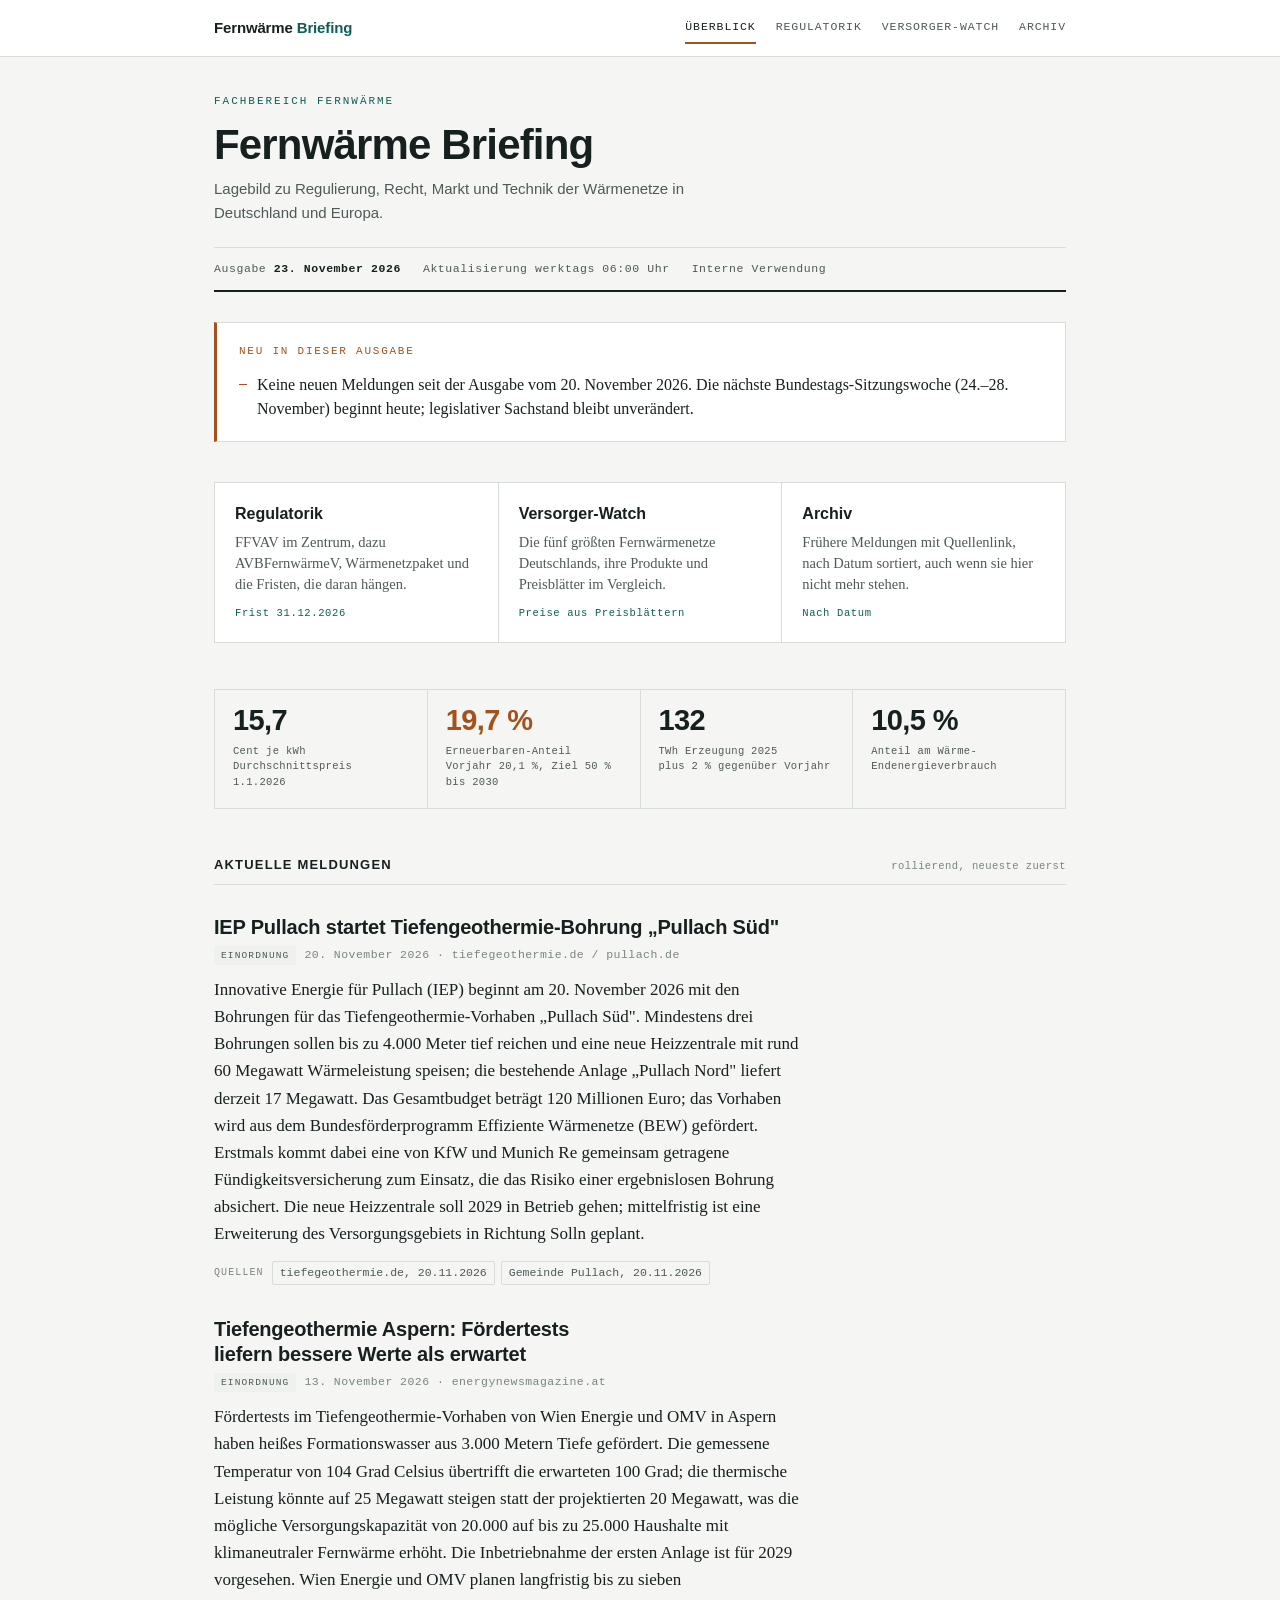
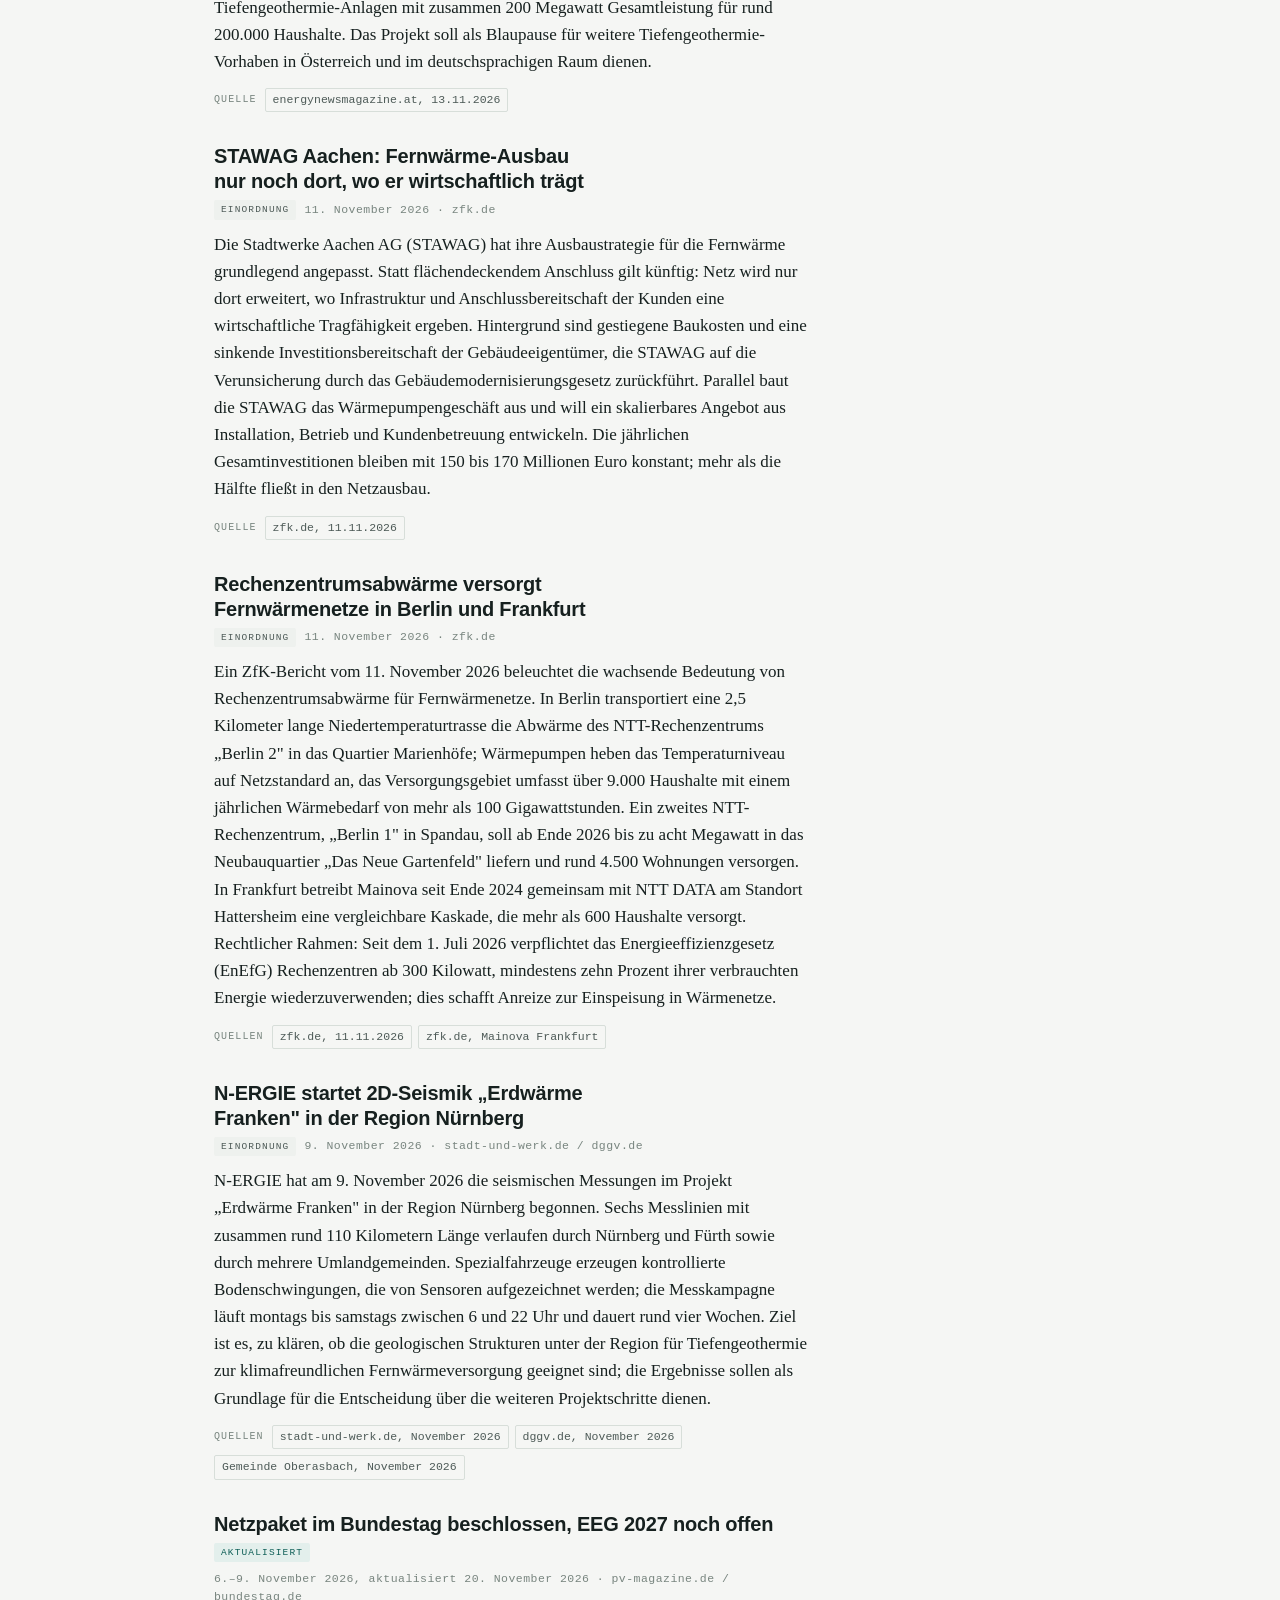
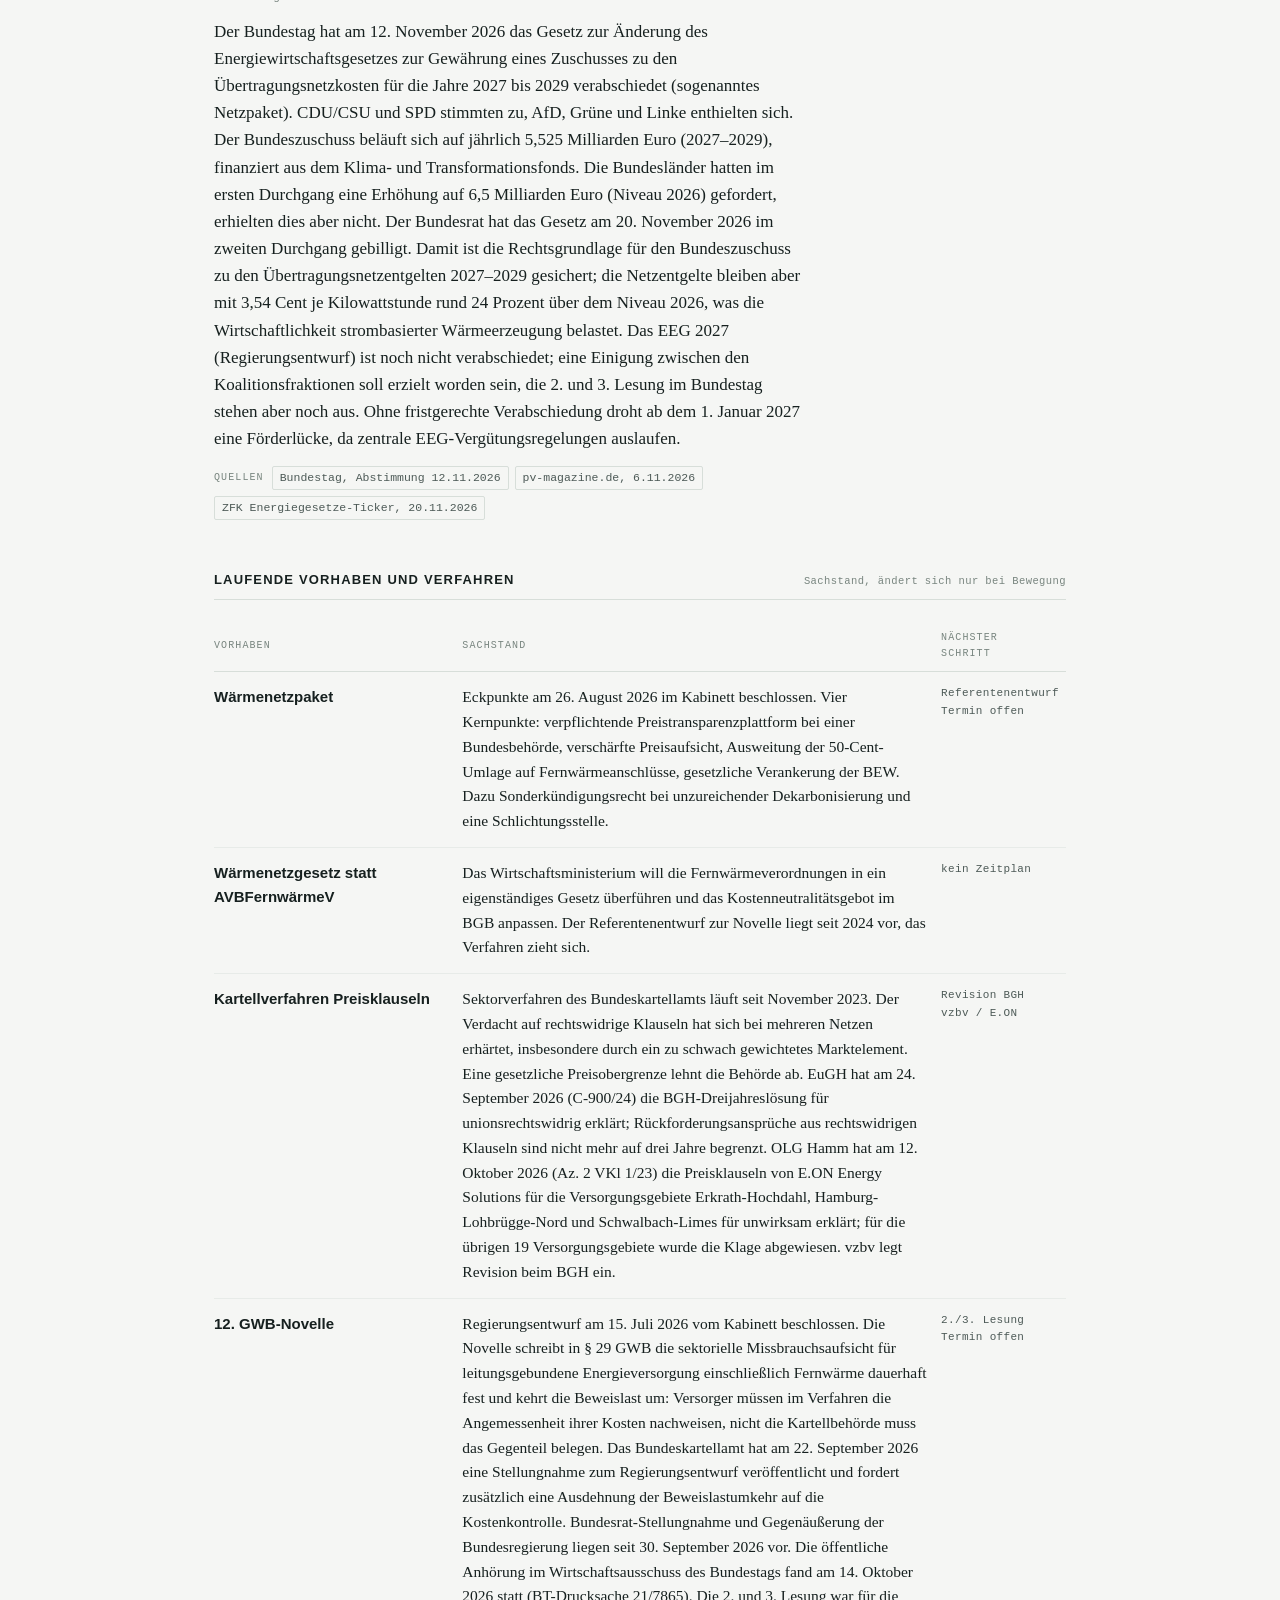
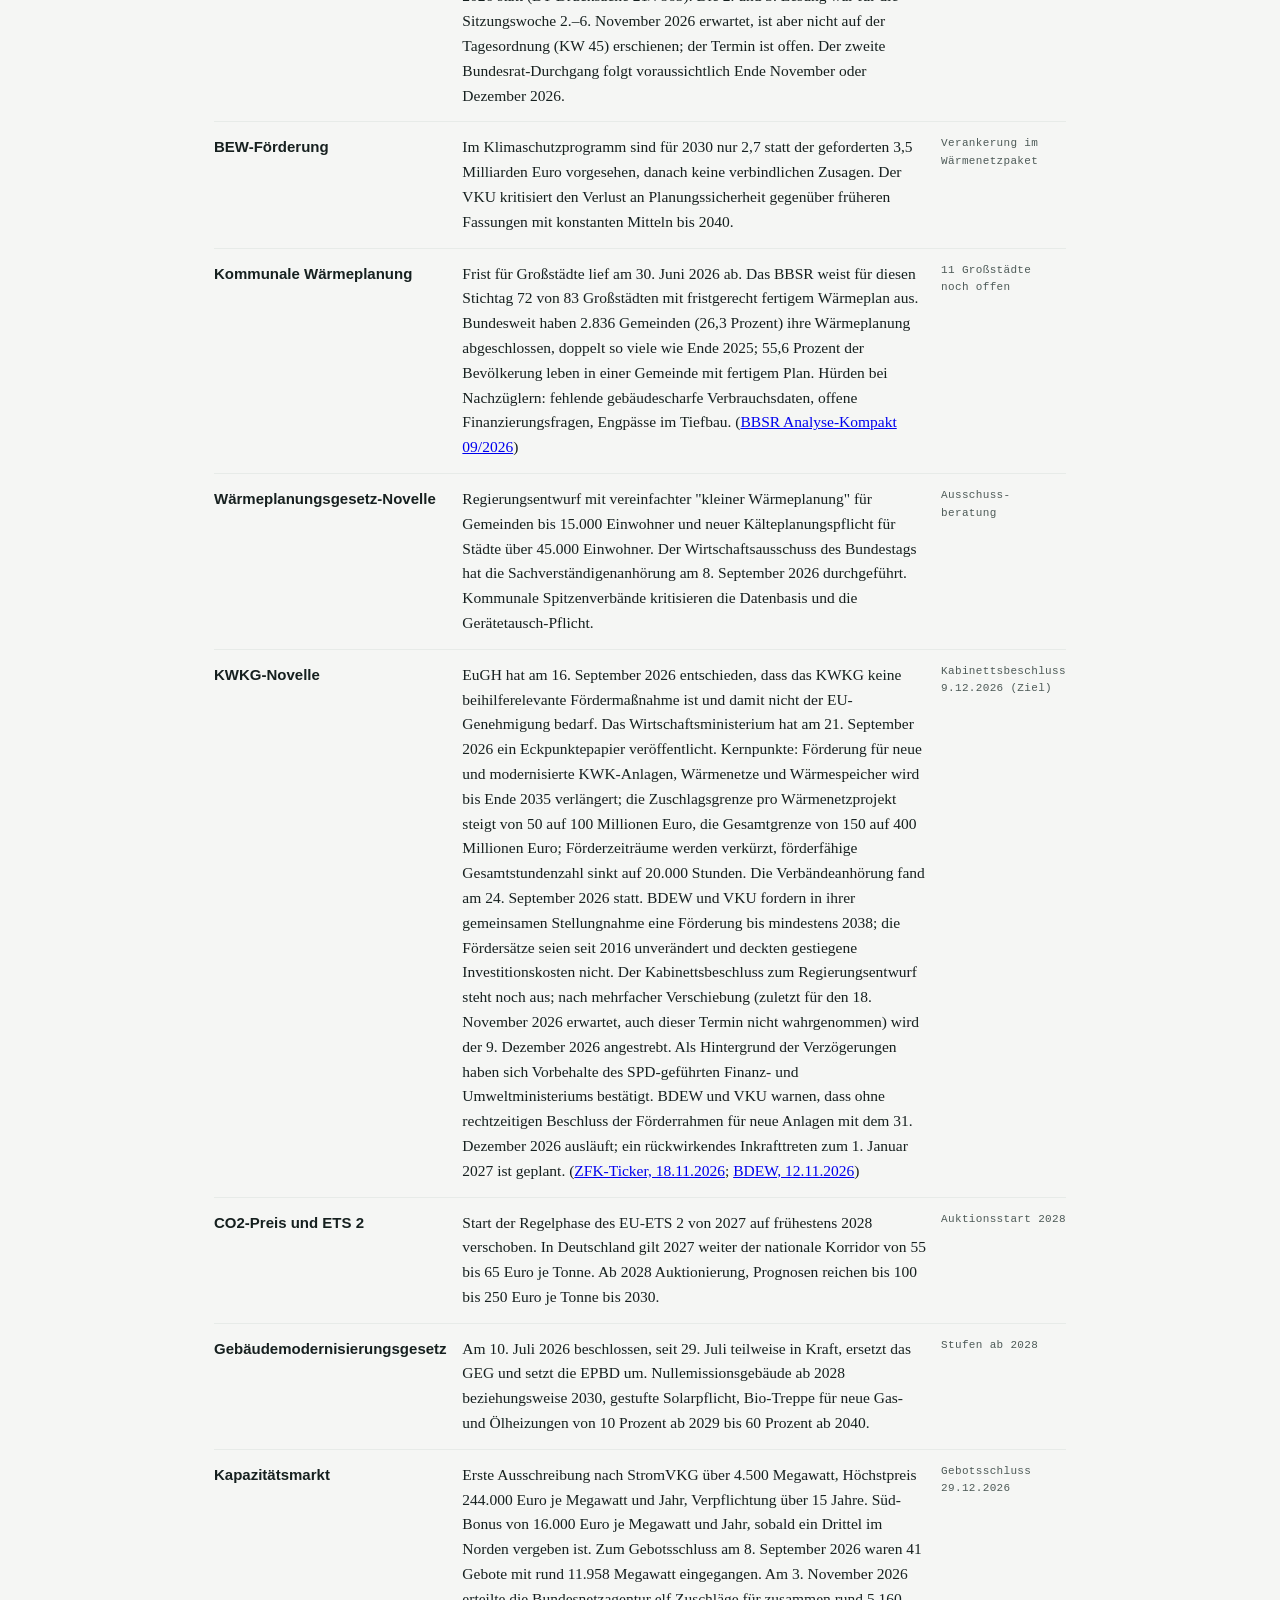
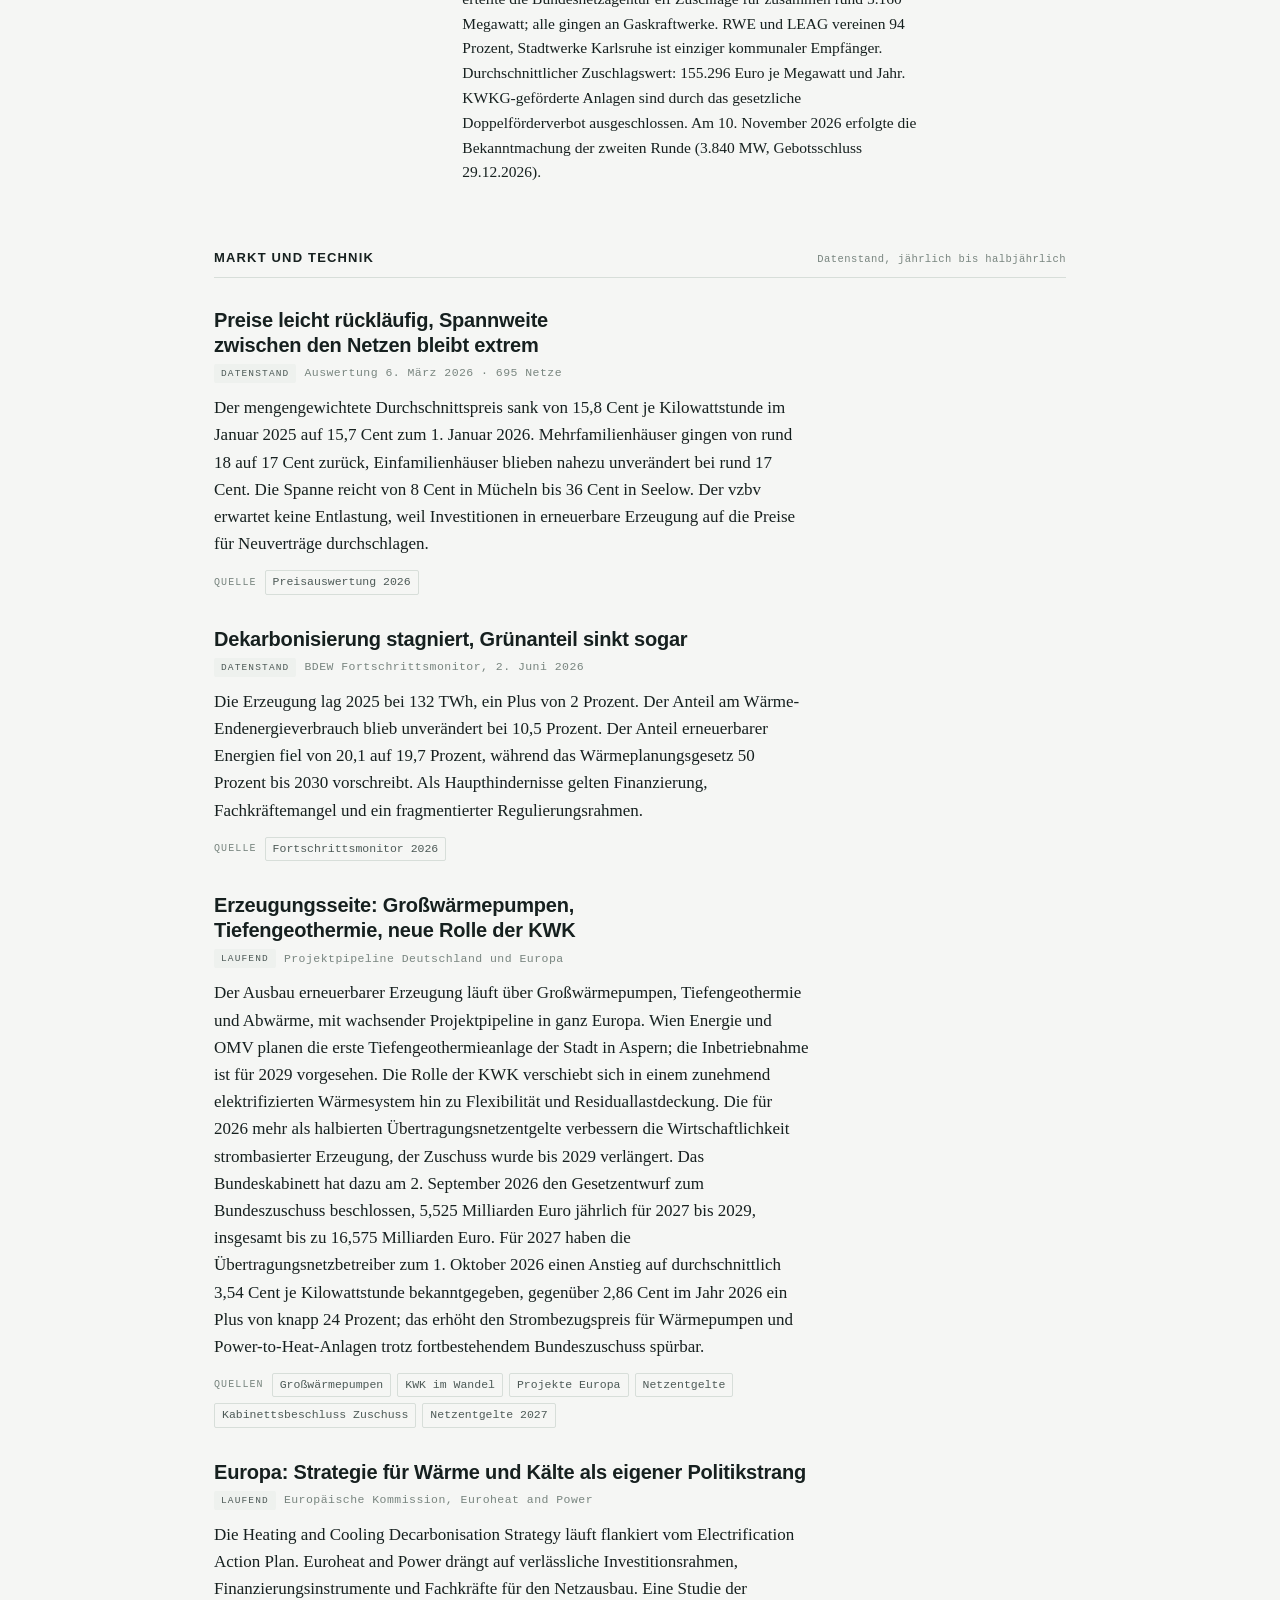
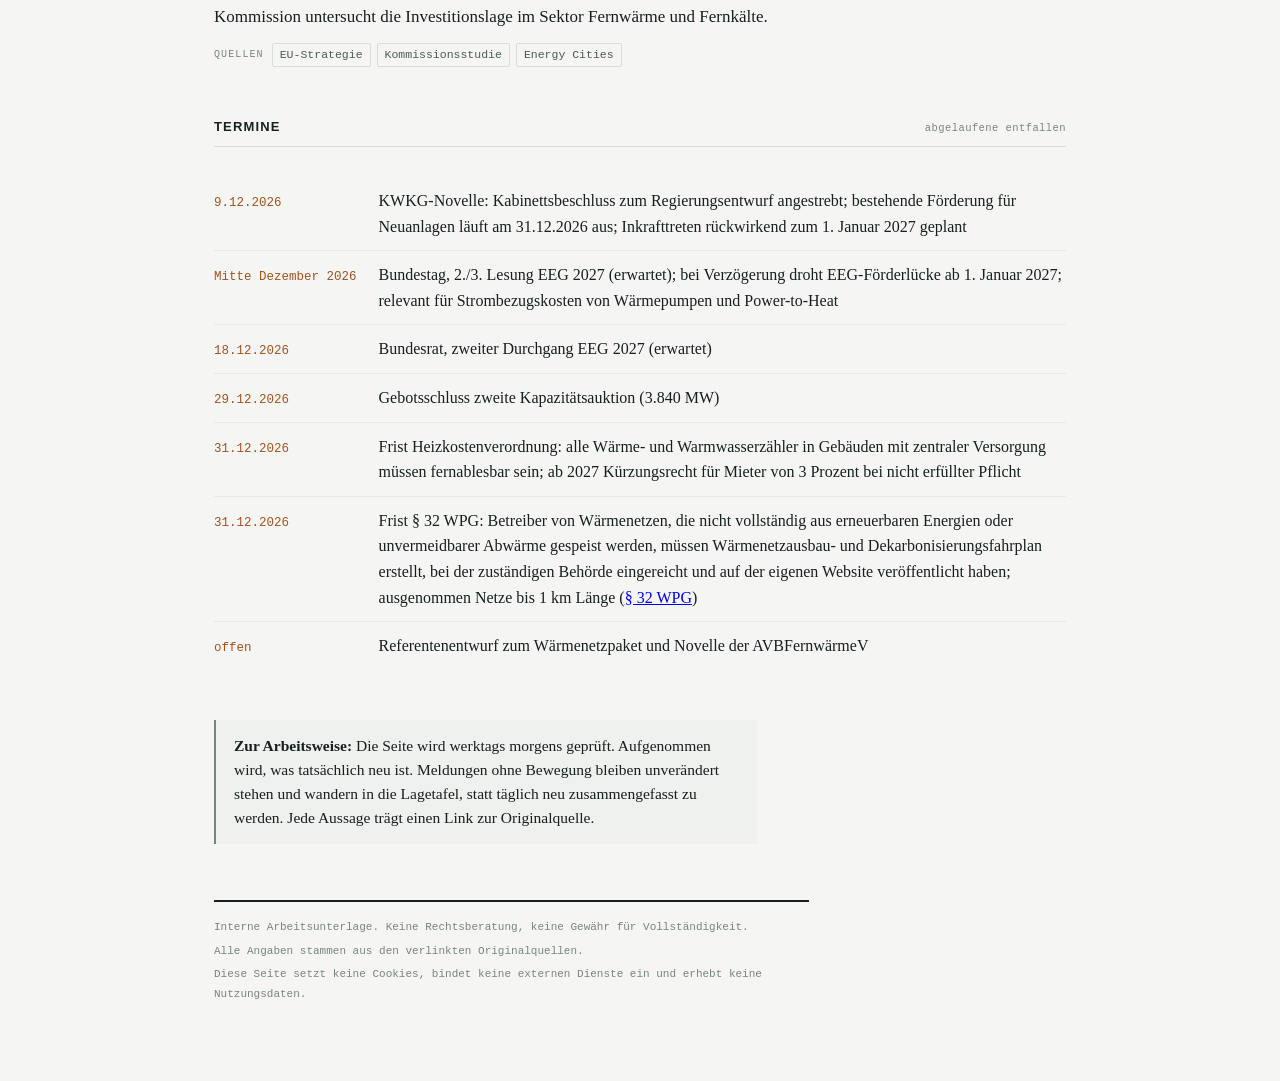
==== commit 74ff5112: "Briefing 23. November 2026" ====
--- a/index.html
+++ b/index.html
@@ -29,7 +29,7 @@
     <h1>Fernwärme Briefing</h1>
     <p class="subtitle">Lagebild zu Regulierung, Recht, Markt und Technik der Wärmenetze in Deutschland und Europa.</p>
     <div class="mast-meta">
-      <span>Ausgabe <b>20. November 2026</b></span>
+      <span>Ausgabe <b>23. November 2026</b></span>
       <span>Aktualisierung werktags 06:00 Uhr</span>
       <span>Interne Verwendung</span>
     </div>
@@ -38,8 +38,7 @@
   <div class="whatsnew">
     <h2>Neu in dieser Ausgabe</h2>
     <ul>
-      <li>Netzpaket: Bundesrat hat das Gesetz zur Änderung des EnWG (Bundeszuschuss zu den Übertragungsnetzentgelten 2027–2029) am 20. November 2026 im zweiten Durchgang gebilligt; Gesetz ist verabschiedet; Meldung aktualisiert, Terminzeile entfernt.</li>
-      <li>IEP Pullach: Bohrung „Pullach Süd" planmäßig gestartet; Markierung auf Einordnung zurückgesetzt.</li>
+      <li>Keine neuen Meldungen seit der Ausgabe vom 20. November 2026. Die nächste Bundestags-Sitzungswoche (24.–28. November) beginnt heute; legislativer Sachstand bleibt unverändert.</li>
     </ul>
   </div>
 
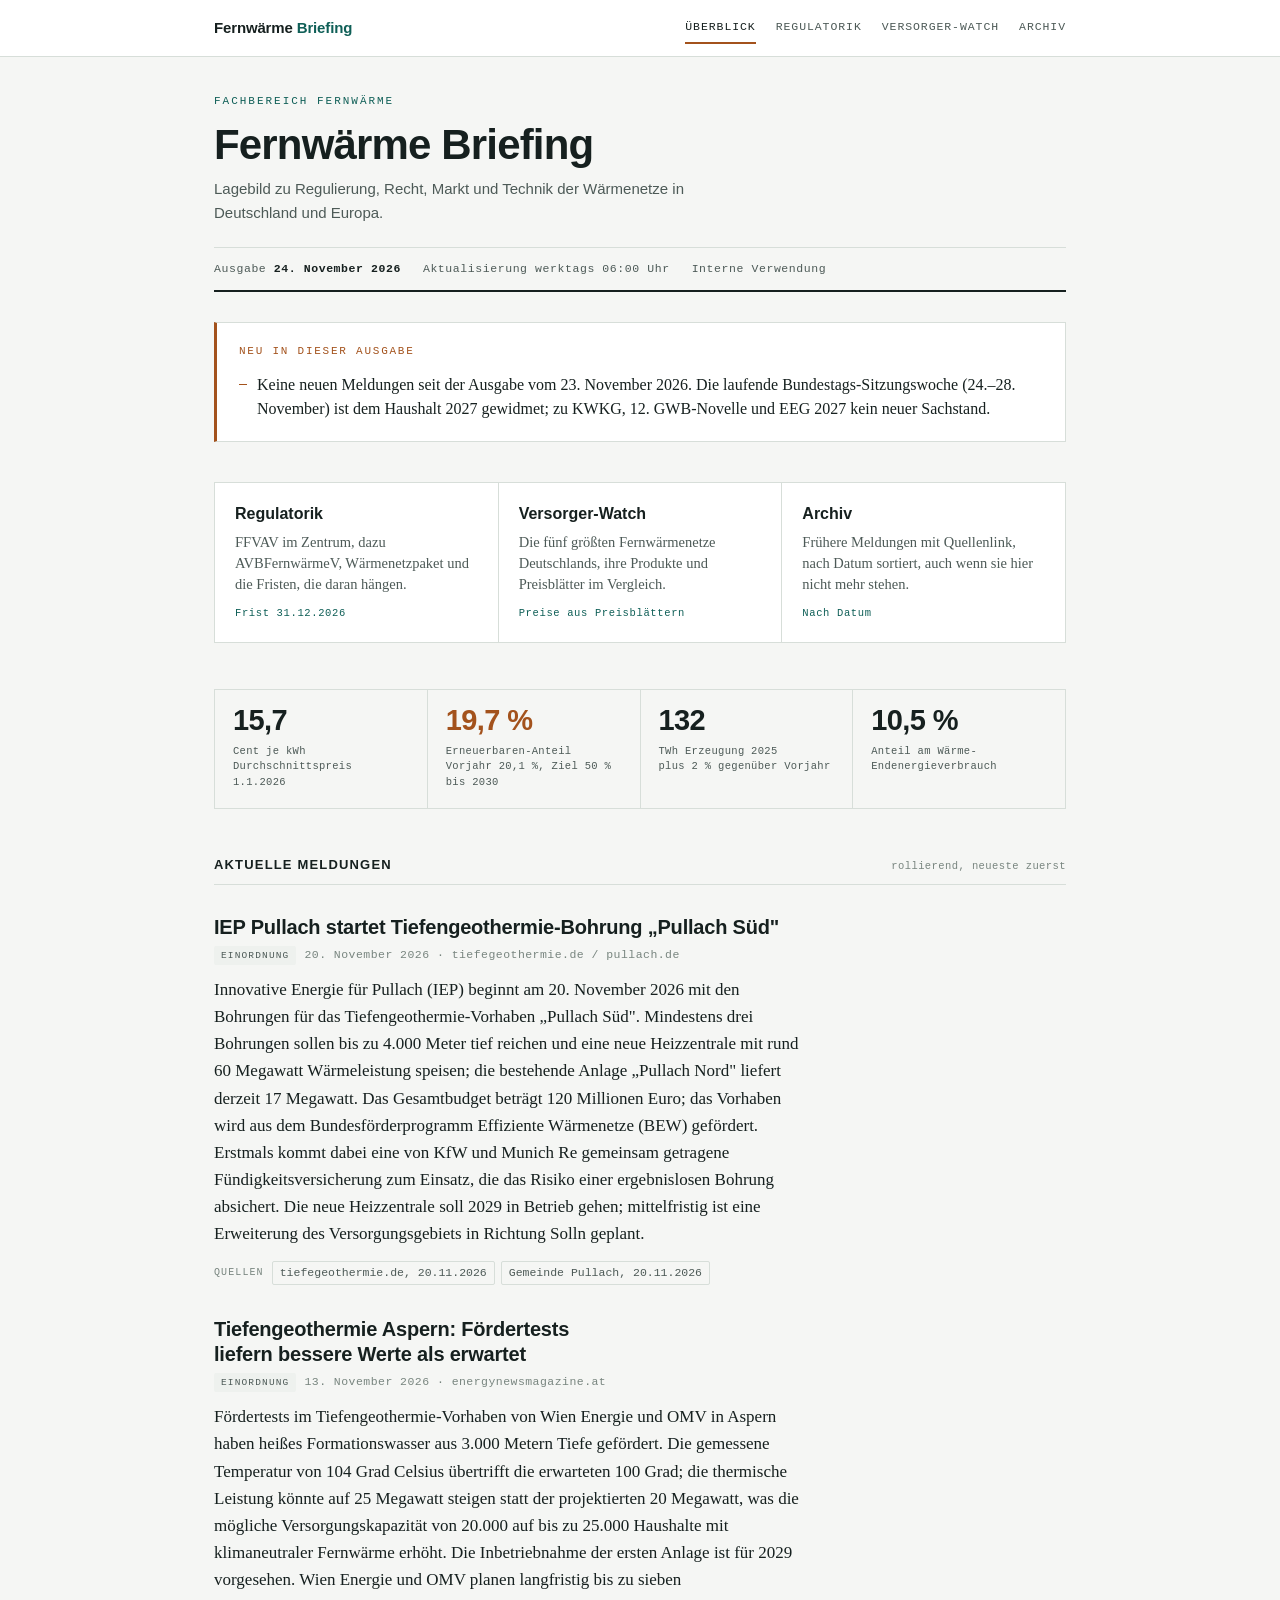
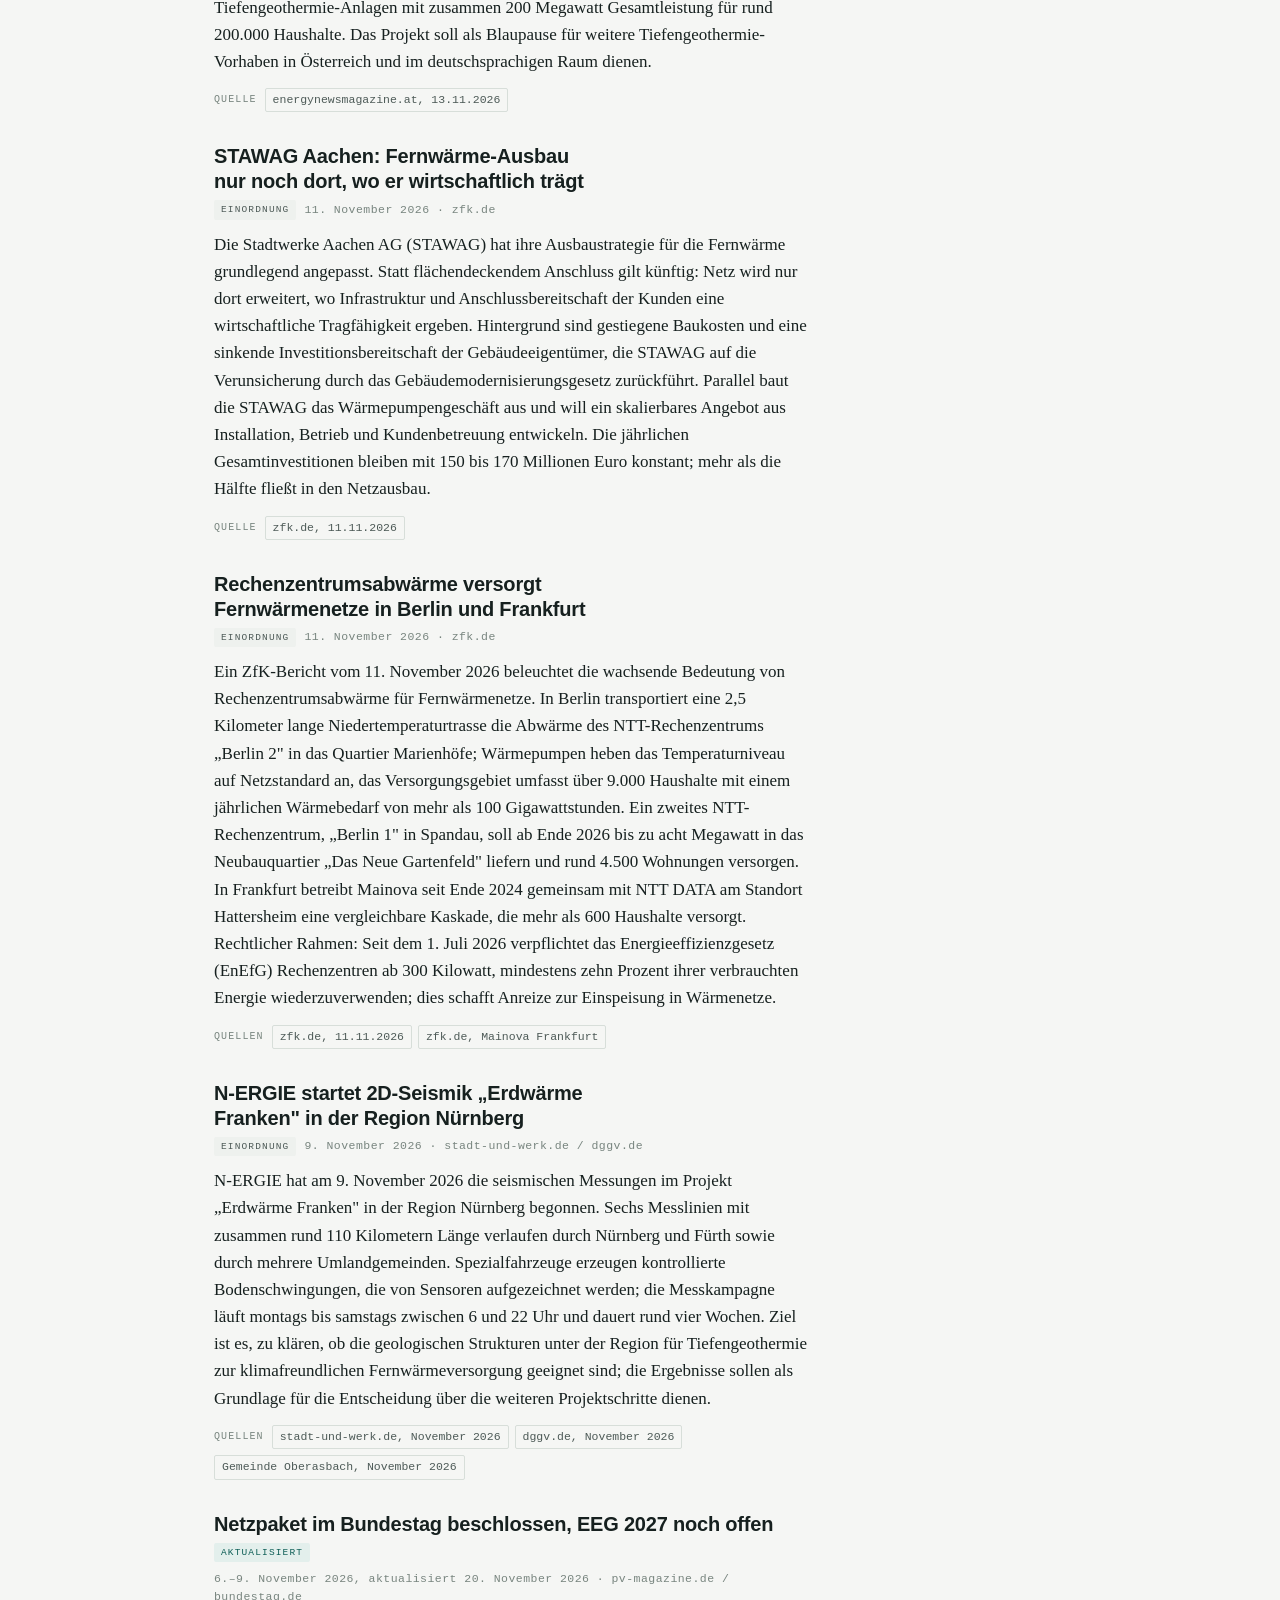
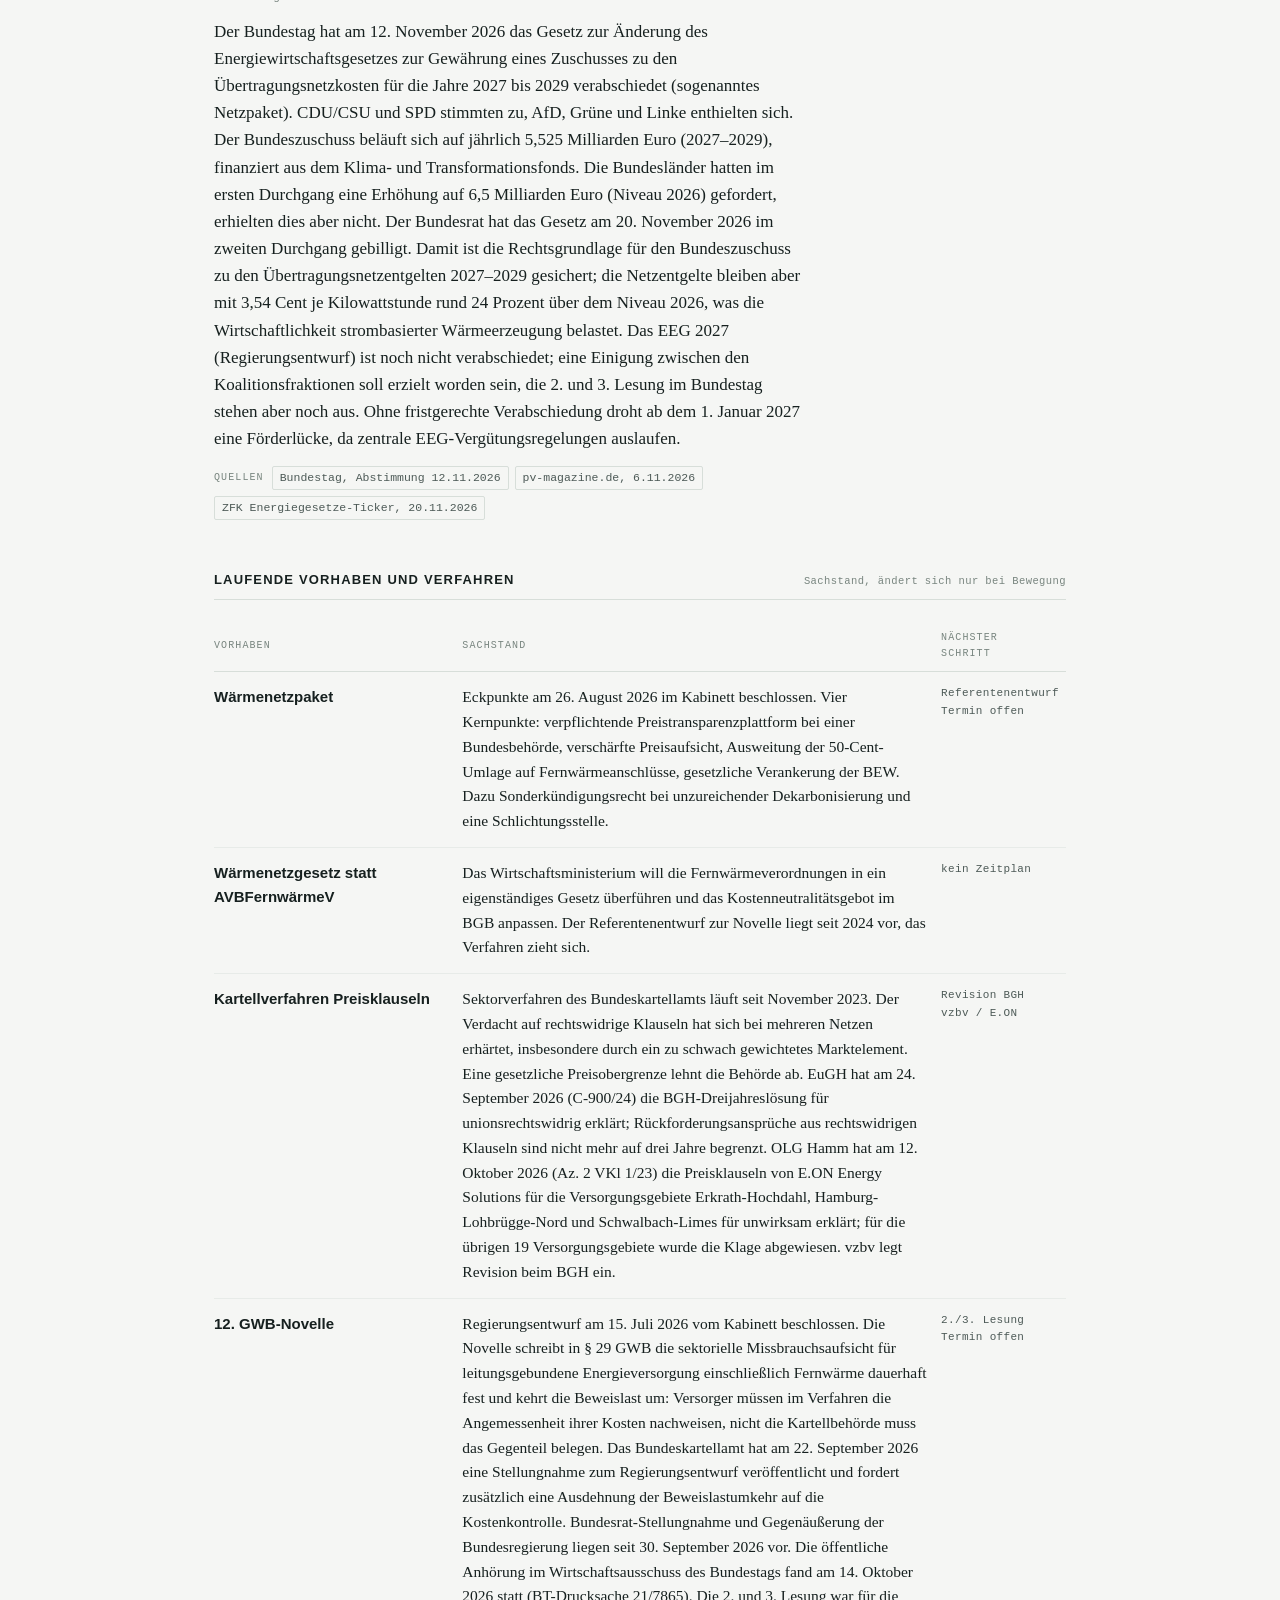
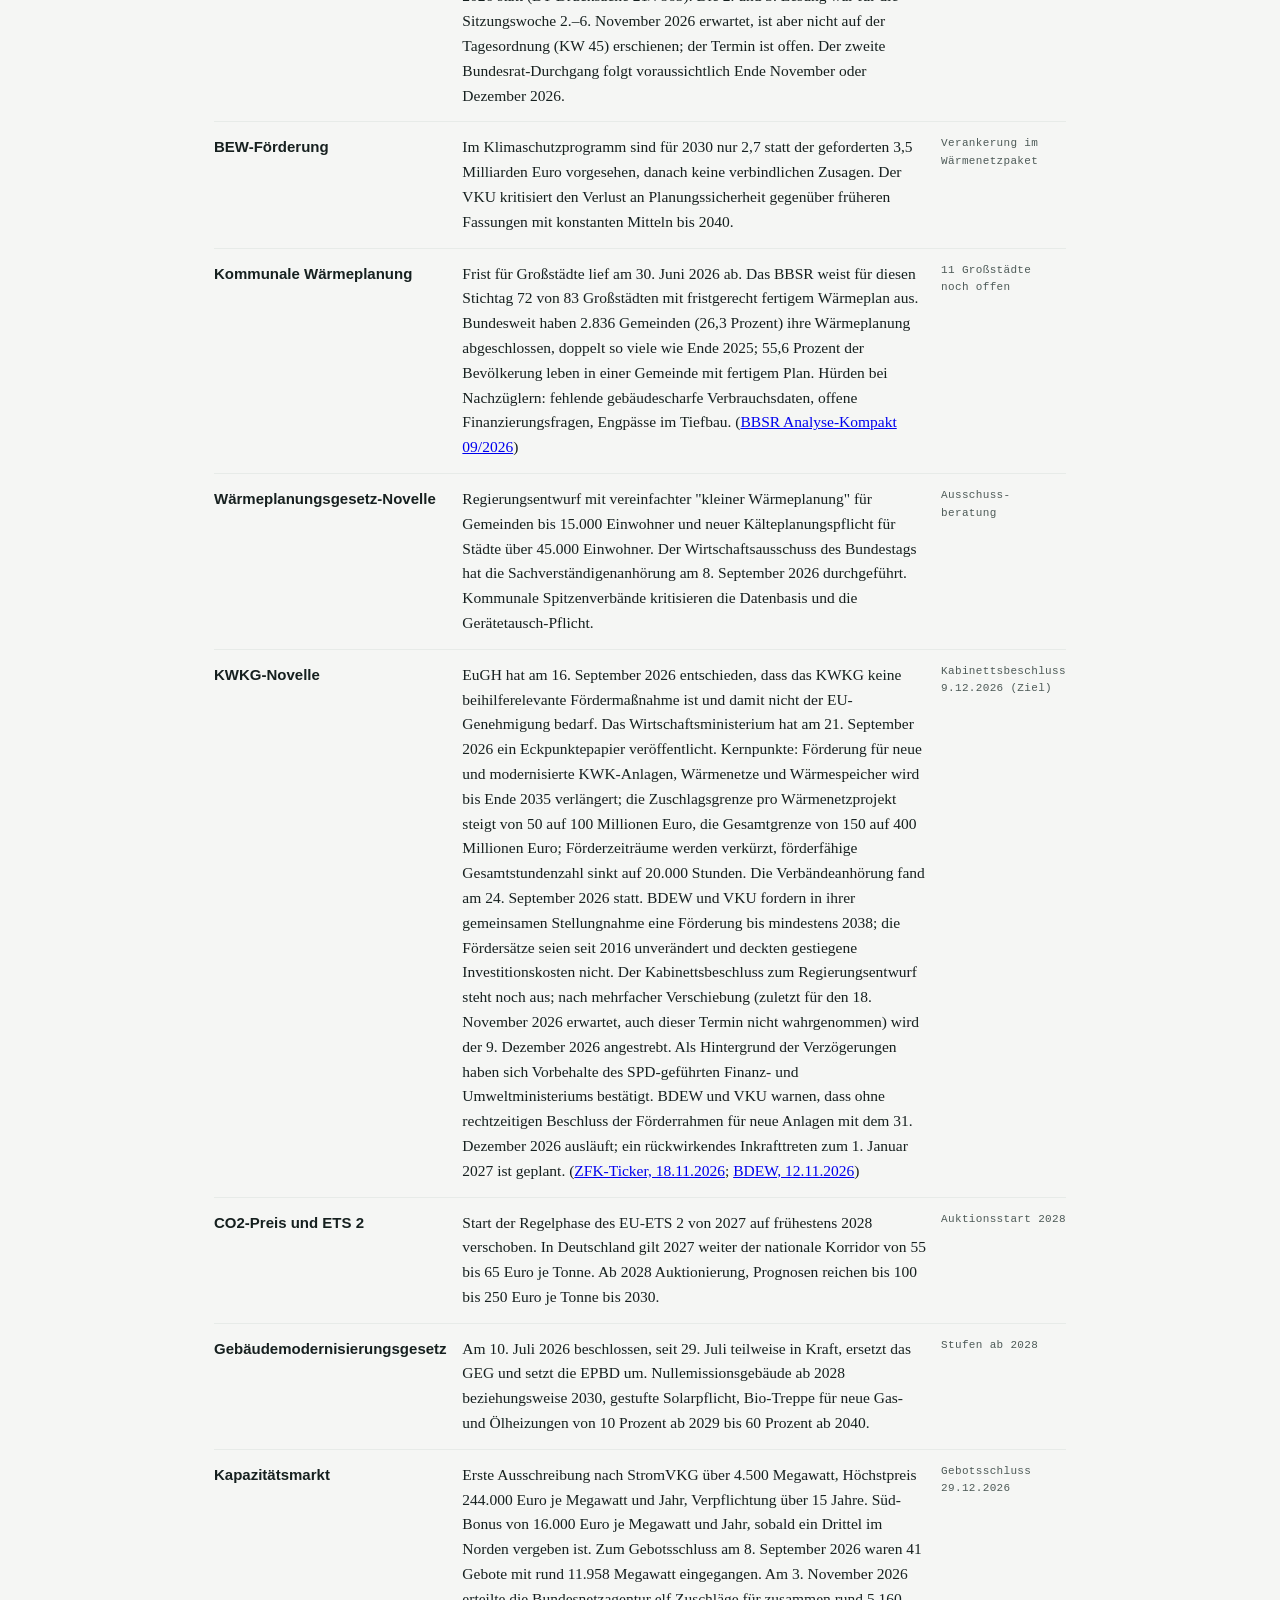
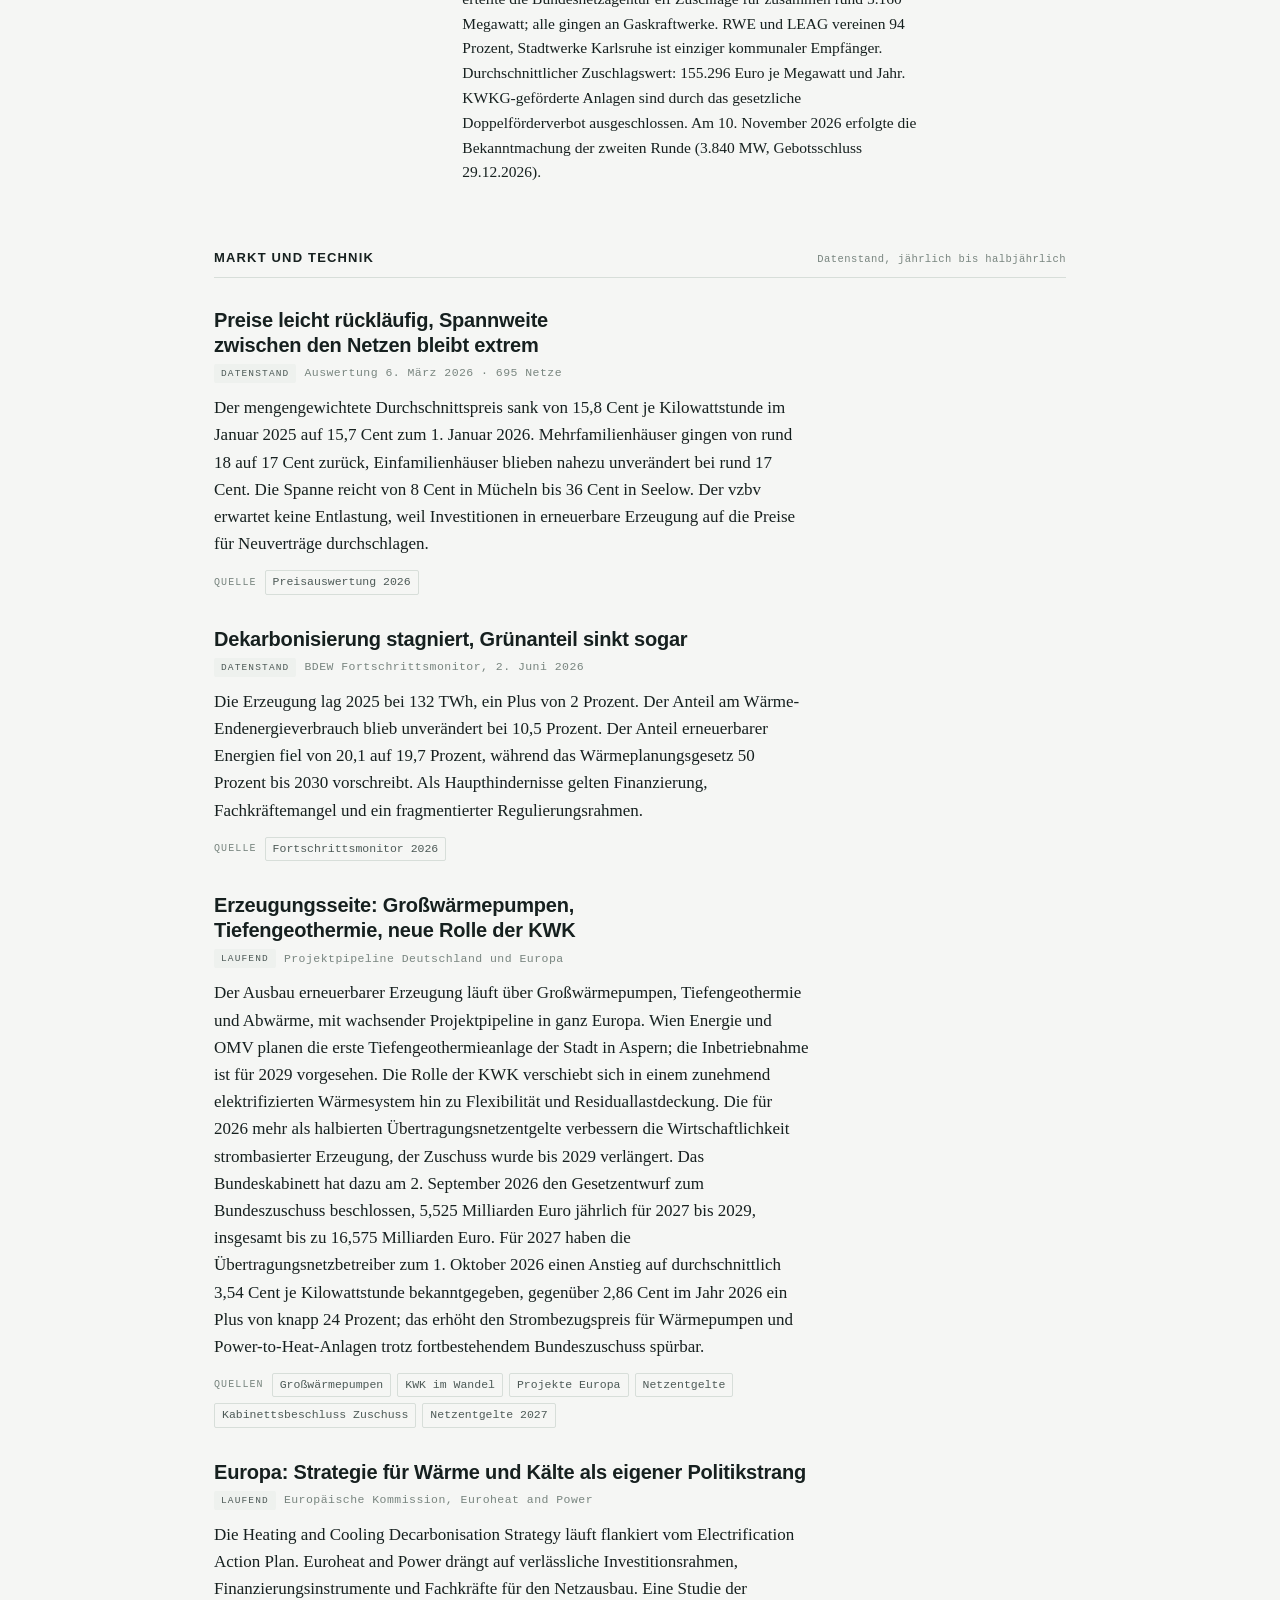
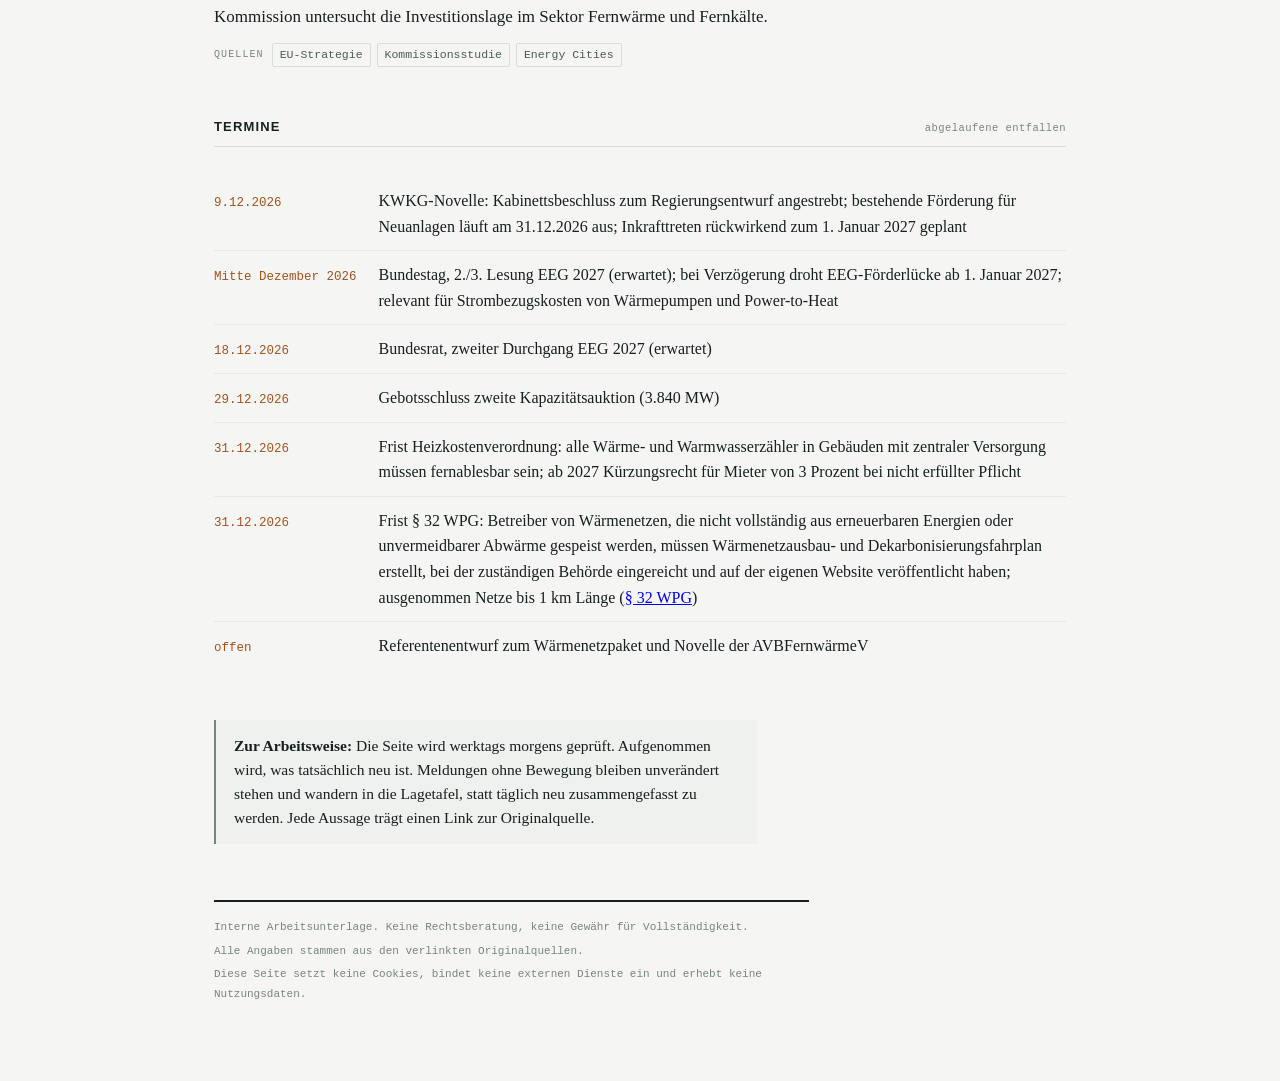
==== commit c2f5325c: "Briefing 24. November 2026" ====
--- a/index.html
+++ b/index.html
@@ -29,7 +29,7 @@
     <h1>Fernwärme Briefing</h1>
     <p class="subtitle">Lagebild zu Regulierung, Recht, Markt und Technik der Wärmenetze in Deutschland und Europa.</p>
     <div class="mast-meta">
-      <span>Ausgabe <b>23. November 2026</b></span>
+      <span>Ausgabe <b>24. November 2026</b></span>
       <span>Aktualisierung werktags 06:00 Uhr</span>
       <span>Interne Verwendung</span>
     </div>
@@ -38,7 +38,7 @@
   <div class="whatsnew">
     <h2>Neu in dieser Ausgabe</h2>
     <ul>
-      <li>Keine neuen Meldungen seit der Ausgabe vom 20. November 2026. Die nächste Bundestags-Sitzungswoche (24.–28. November) beginnt heute; legislativer Sachstand bleibt unverändert.</li>
+      <li>Keine neuen Meldungen seit der Ausgabe vom 23. November 2026. Die laufende Bundestags-Sitzungswoche (24.–28. November) ist dem Haushalt 2027 gewidmet; zu KWKG, 12. GWB-Novelle und EEG 2027 kein neuer Sachstand.</li>
     </ul>
   </div>
 
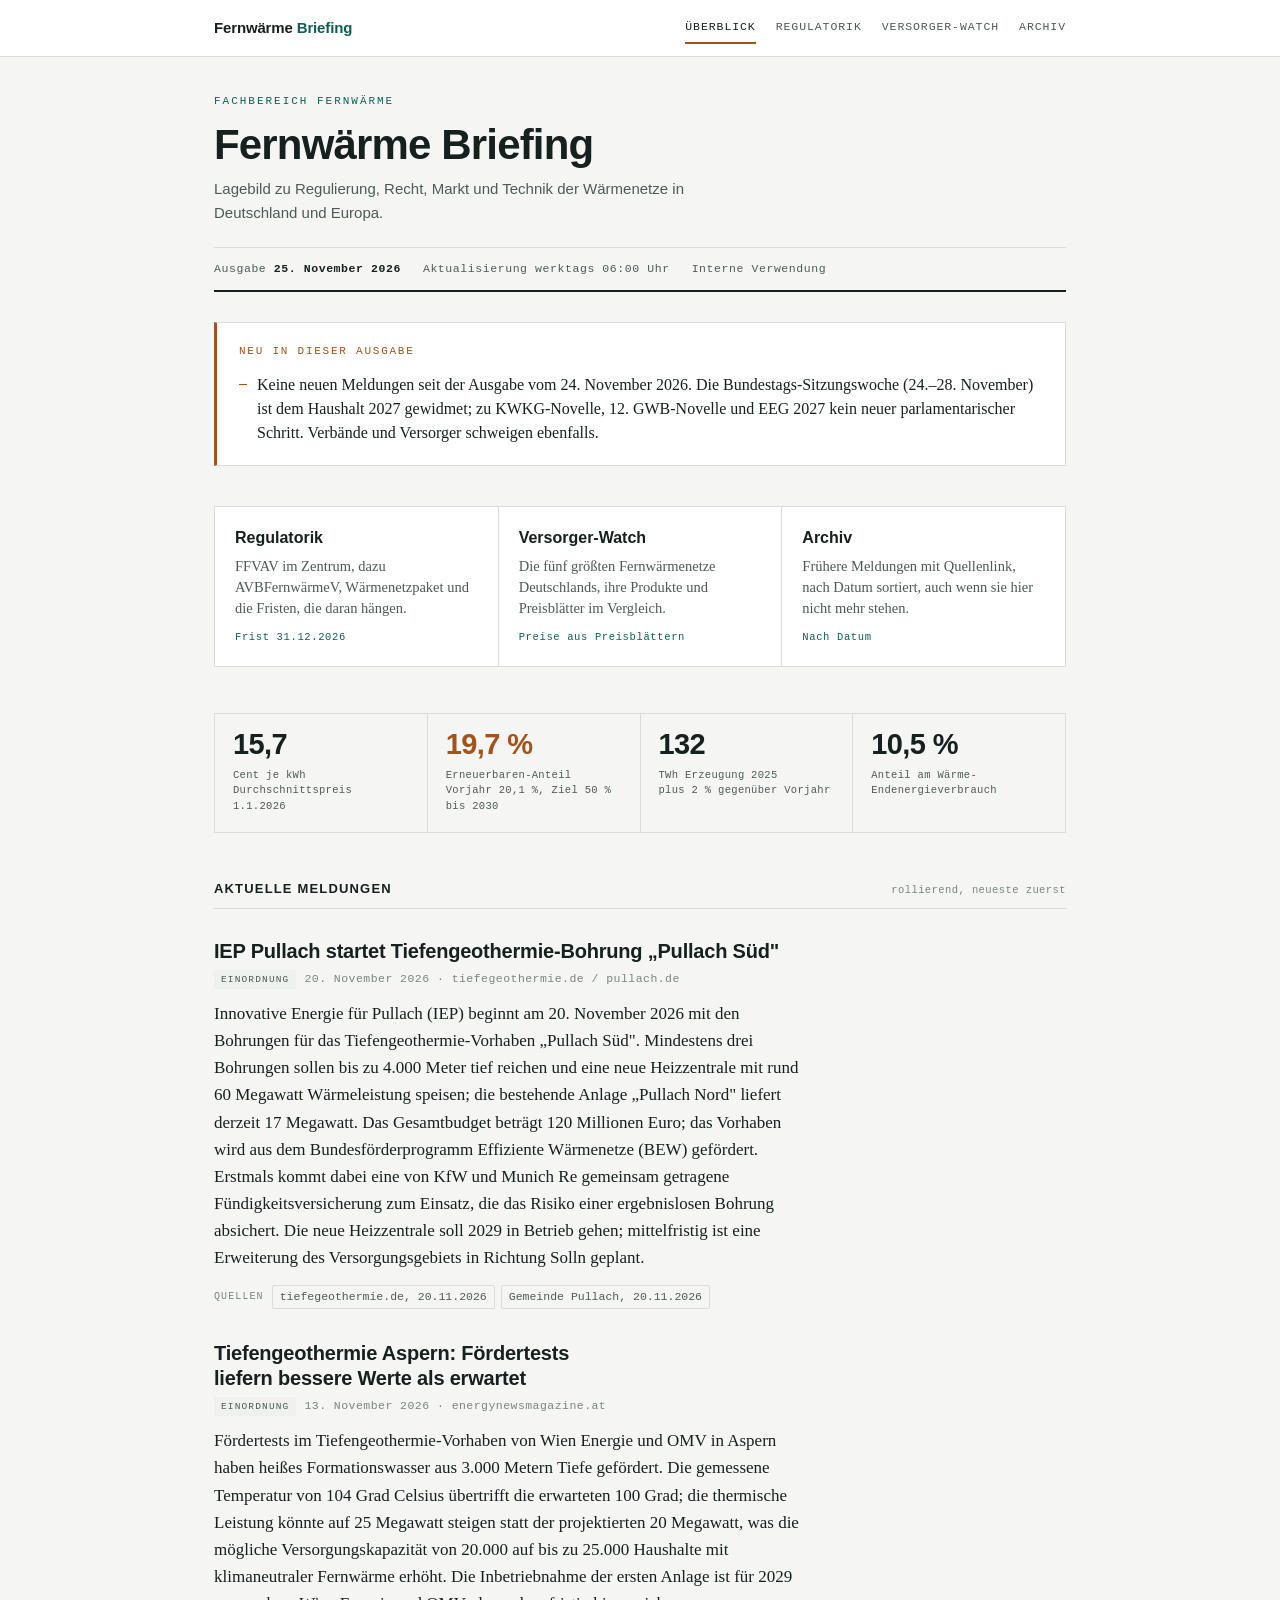
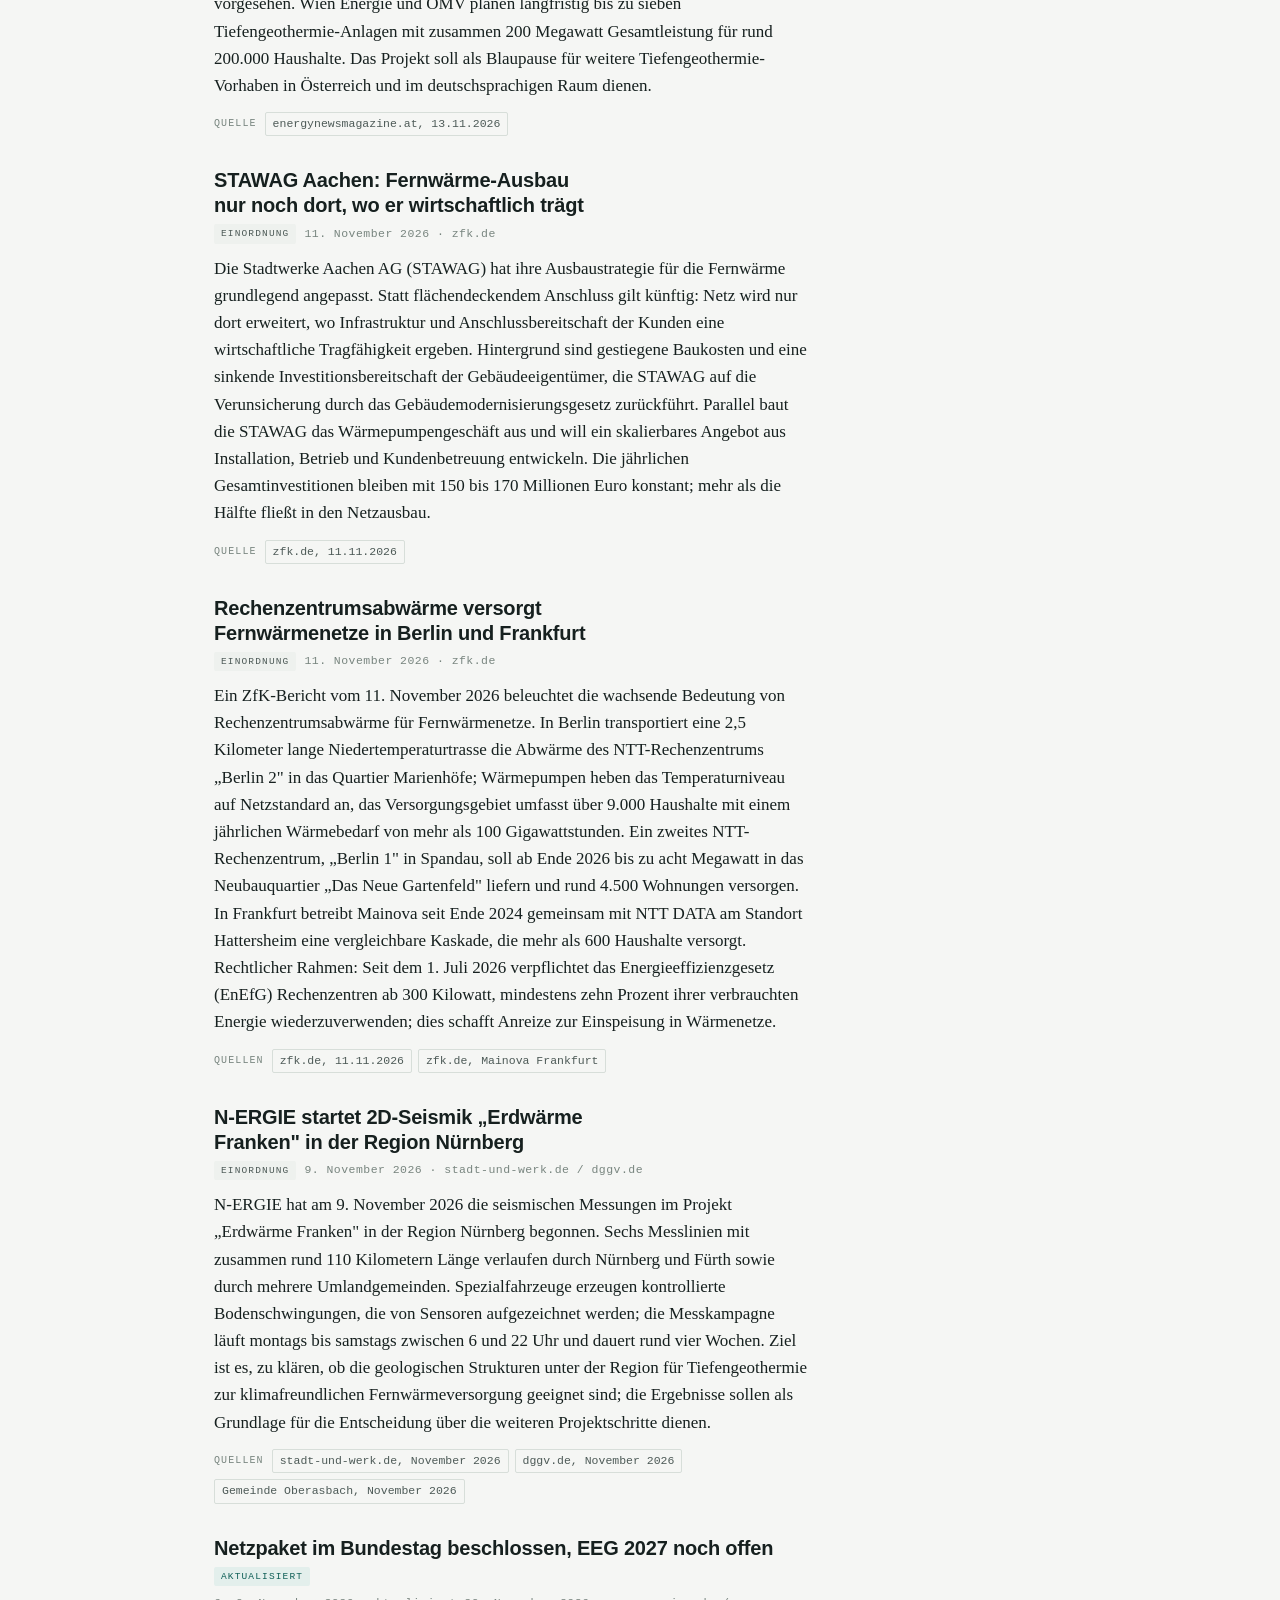
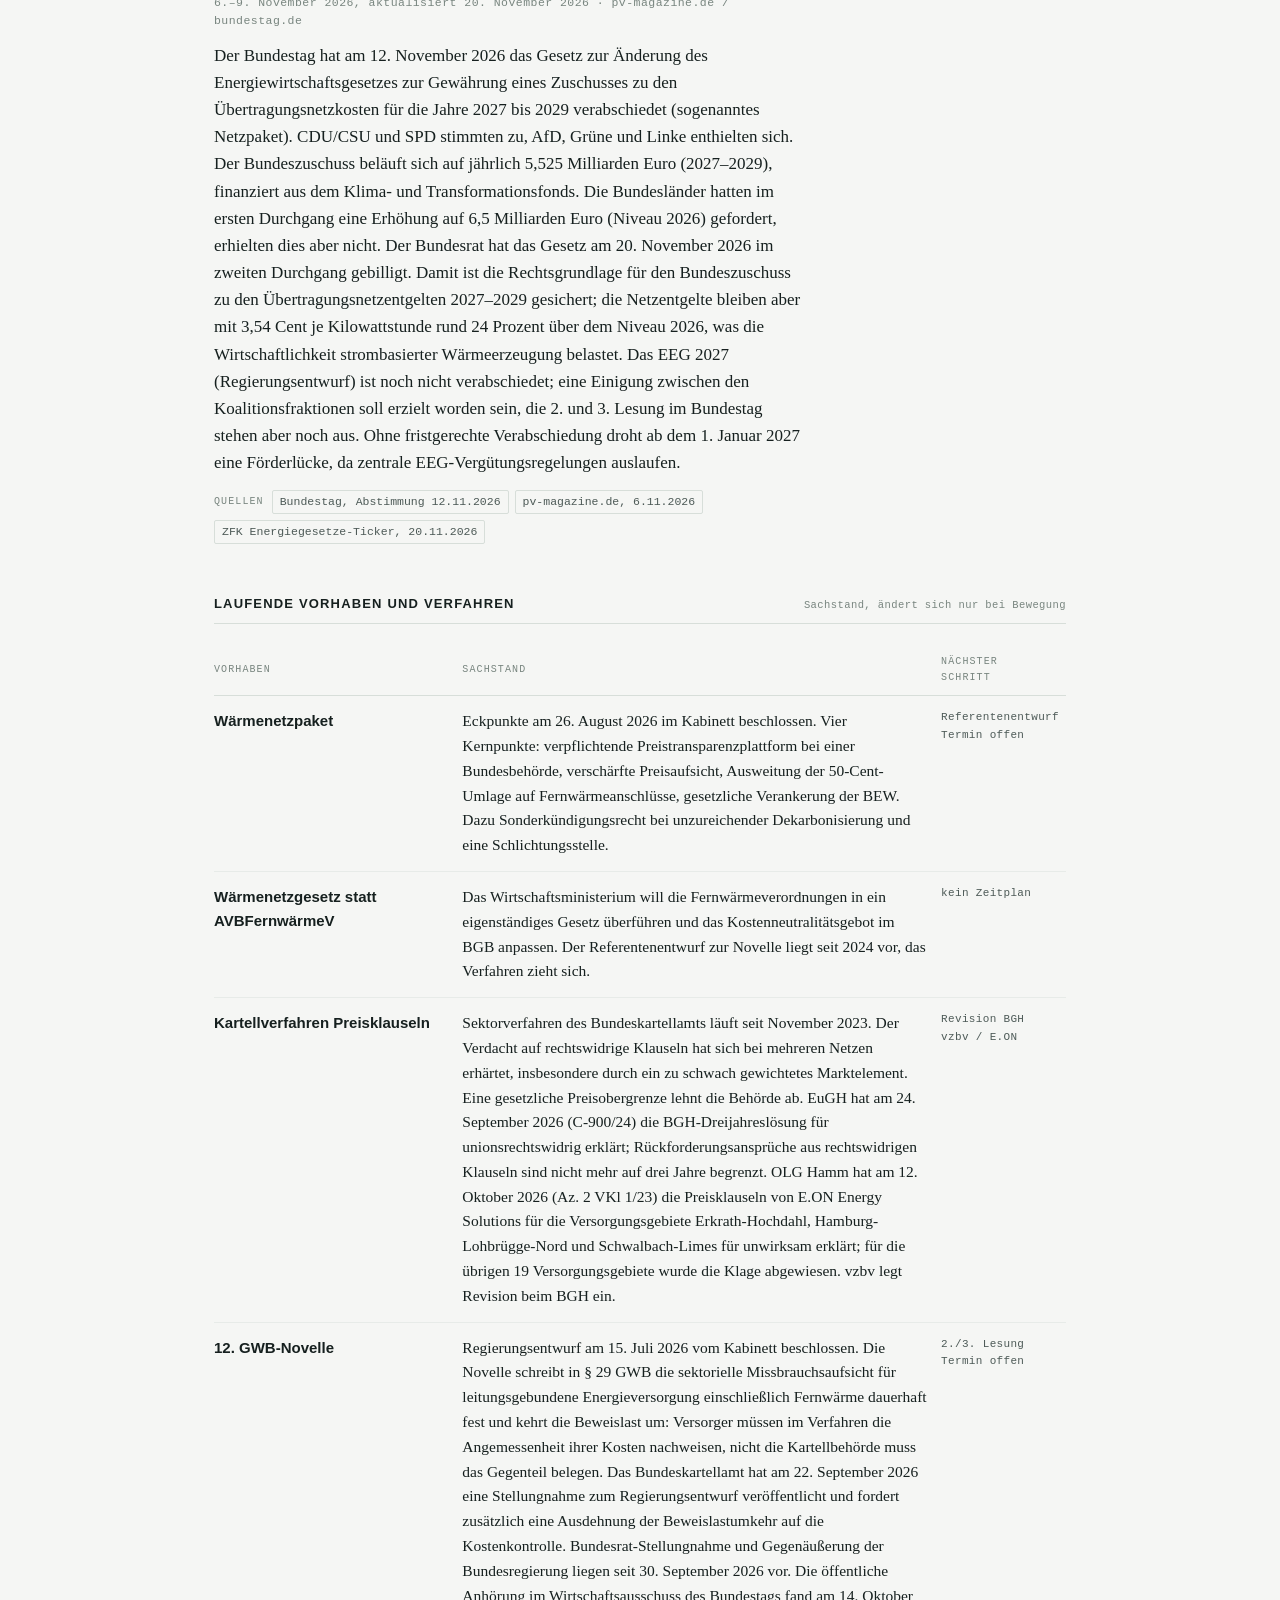
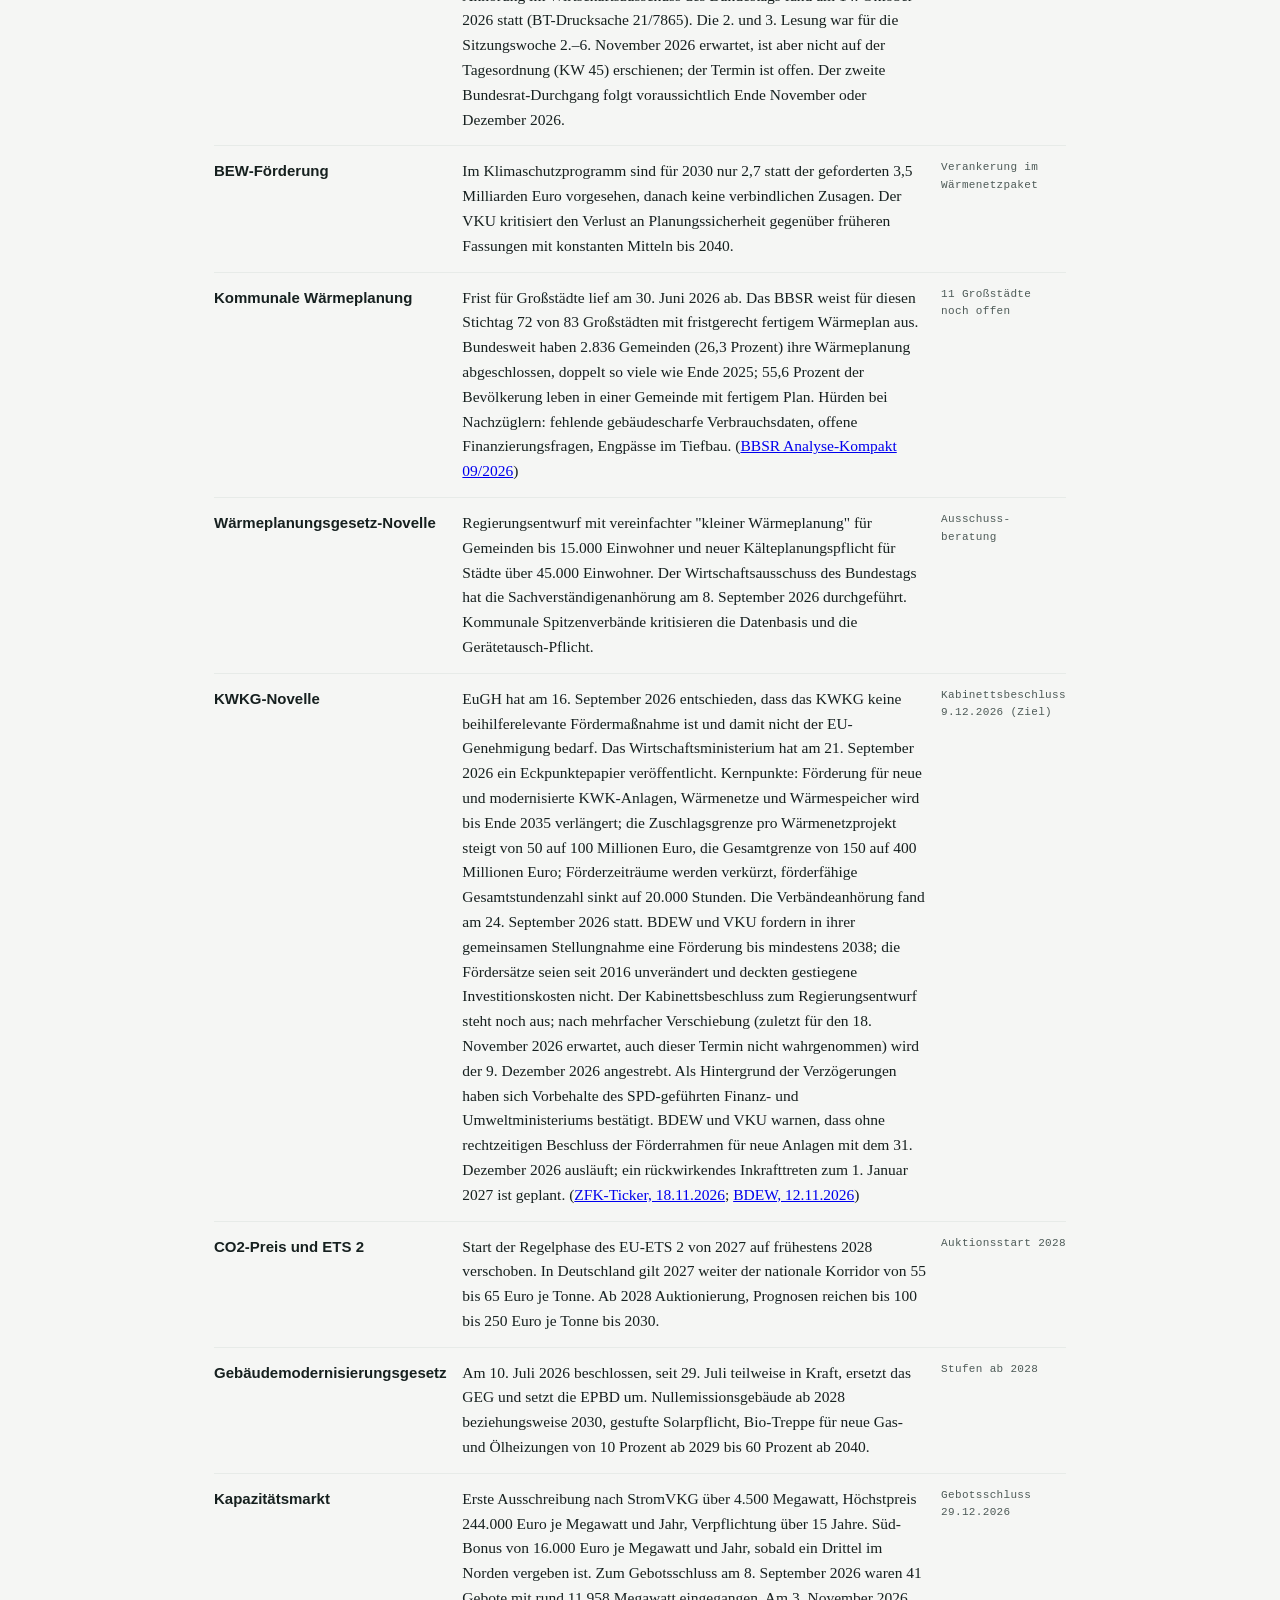
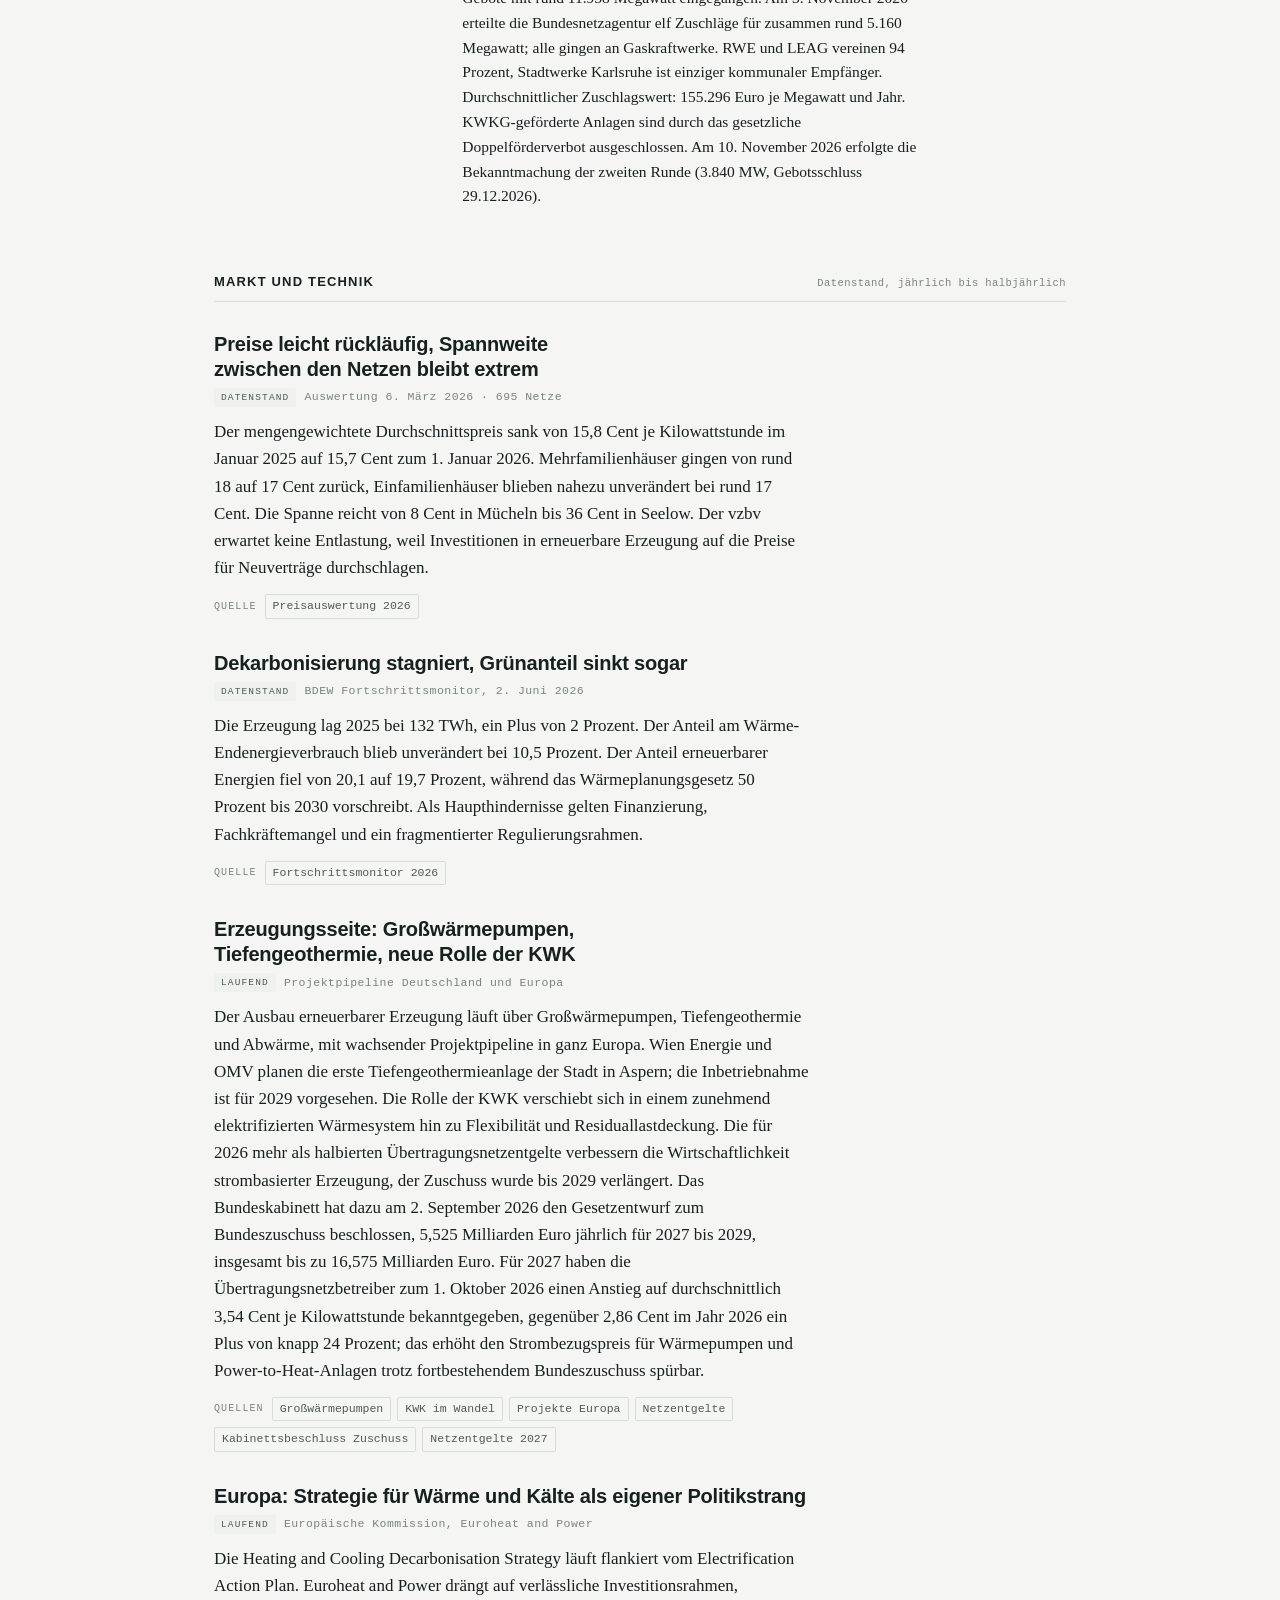
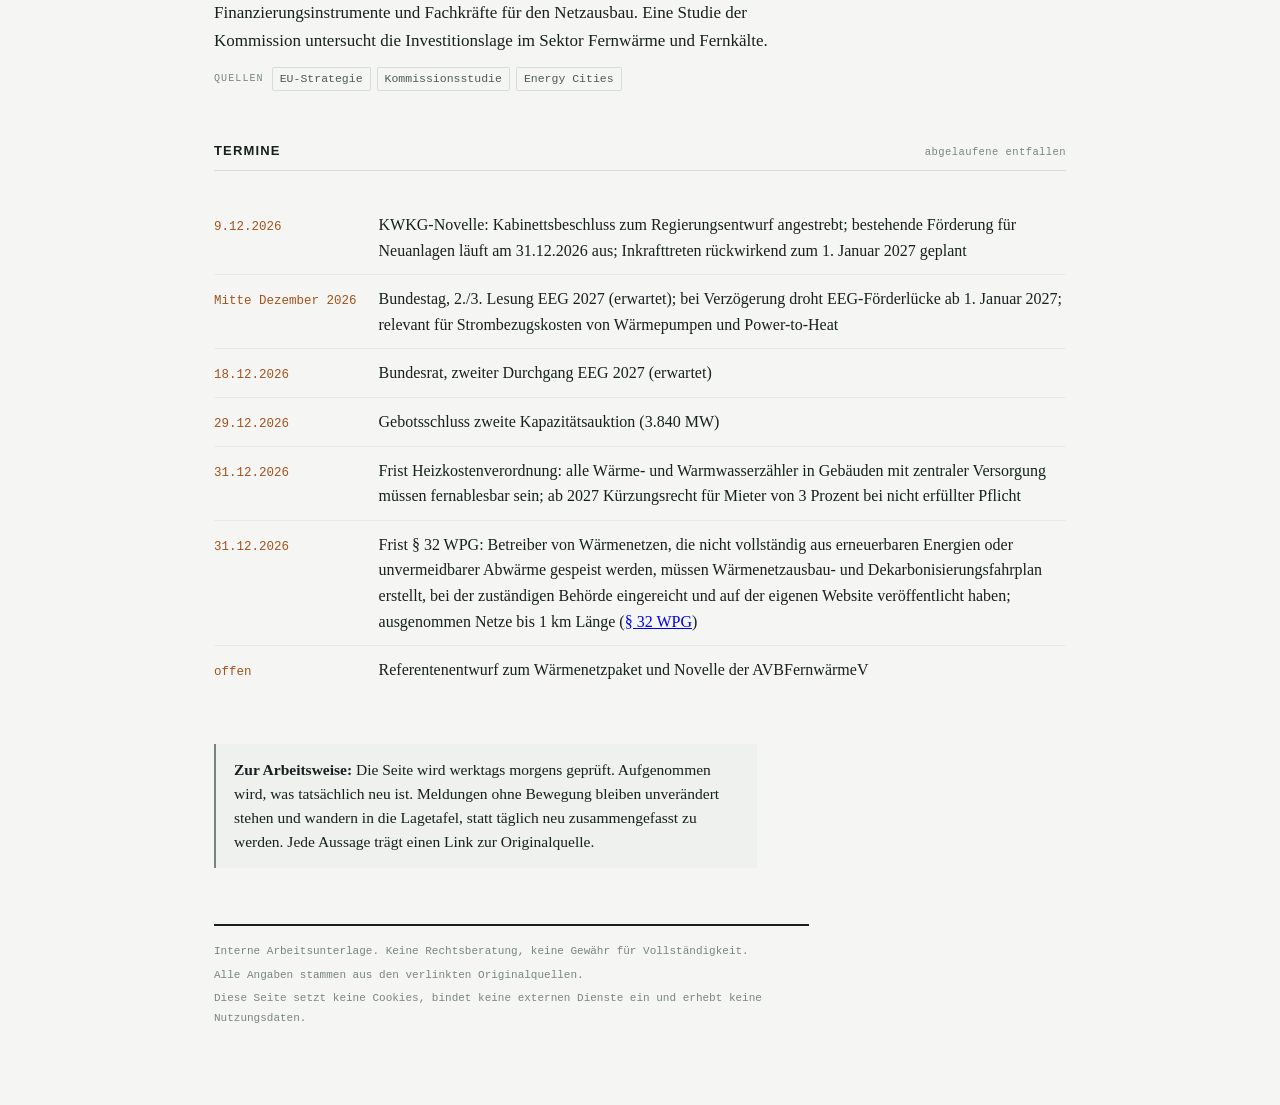
==== commit 8e5d7b39: "Briefing 25. November 2026" ====
--- a/index.html
+++ b/index.html
@@ -29,7 +29,7 @@
     <h1>Fernwärme Briefing</h1>
     <p class="subtitle">Lagebild zu Regulierung, Recht, Markt und Technik der Wärmenetze in Deutschland und Europa.</p>
     <div class="mast-meta">
-      <span>Ausgabe <b>24. November 2026</b></span>
+      <span>Ausgabe <b>25. November 2026</b></span>
       <span>Aktualisierung werktags 06:00 Uhr</span>
       <span>Interne Verwendung</span>
     </div>
@@ -38,7 +38,7 @@
   <div class="whatsnew">
     <h2>Neu in dieser Ausgabe</h2>
     <ul>
-      <li>Keine neuen Meldungen seit der Ausgabe vom 23. November 2026. Die laufende Bundestags-Sitzungswoche (24.–28. November) ist dem Haushalt 2027 gewidmet; zu KWKG, 12. GWB-Novelle und EEG 2027 kein neuer Sachstand.</li>
+      <li>Keine neuen Meldungen seit der Ausgabe vom 24. November 2026. Die Bundestags-Sitzungswoche (24.–28. November) ist dem Haushalt 2027 gewidmet; zu KWKG-Novelle, 12. GWB-Novelle und EEG 2027 kein neuer parlamentarischer Schritt. Verbände und Versorger schweigen ebenfalls.</li>
     </ul>
   </div>
 
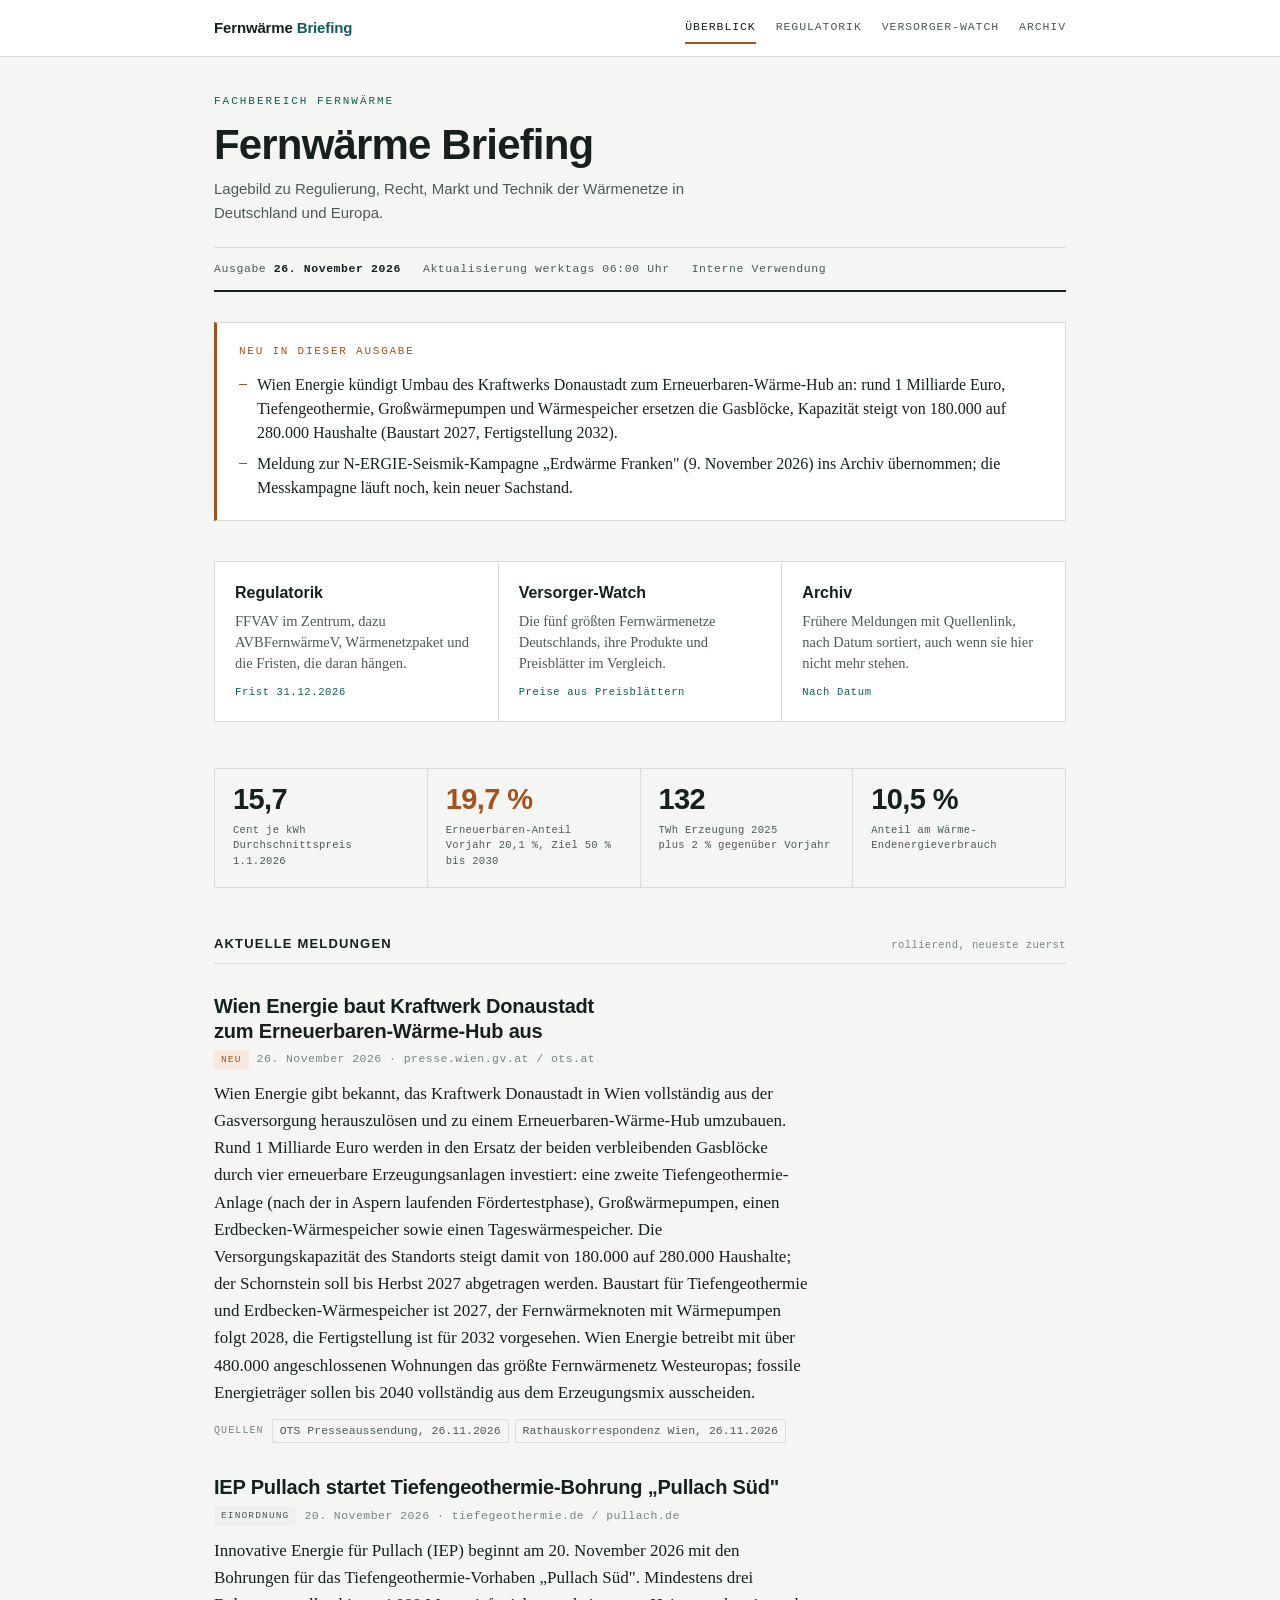
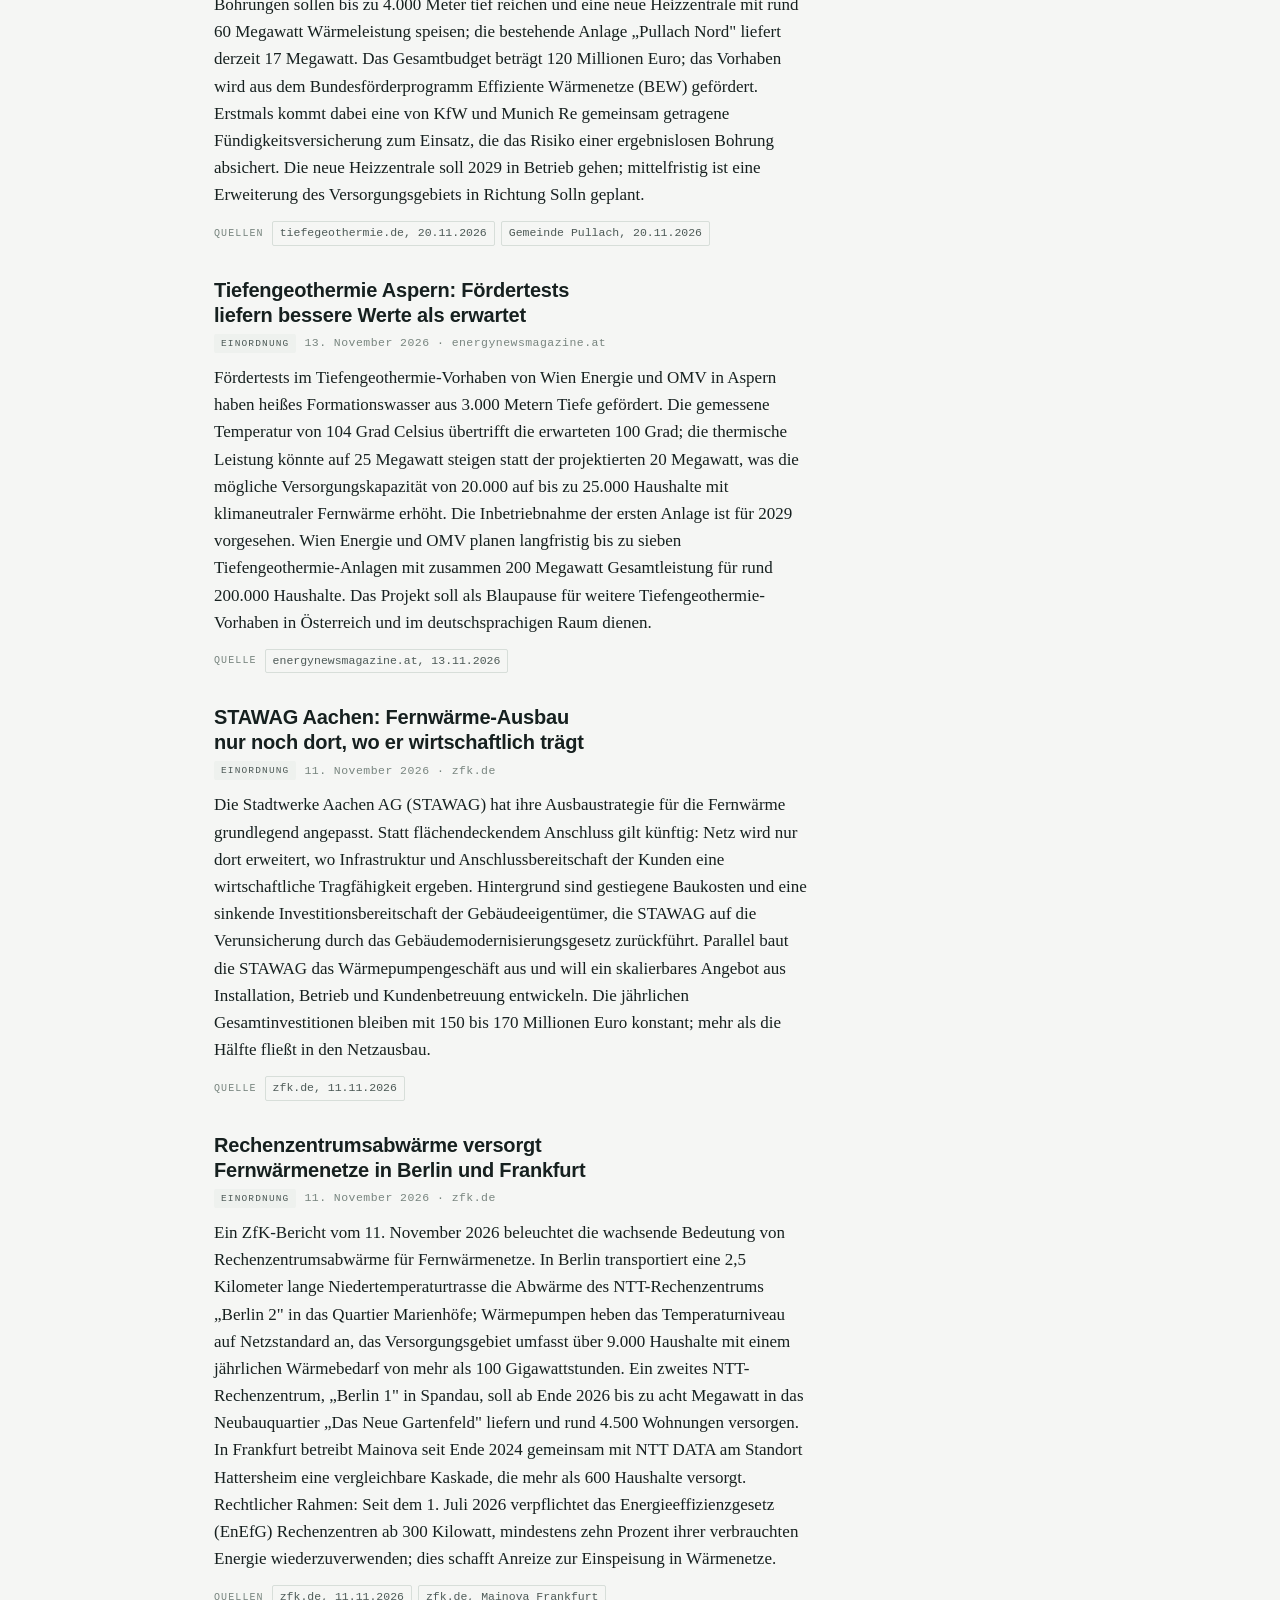
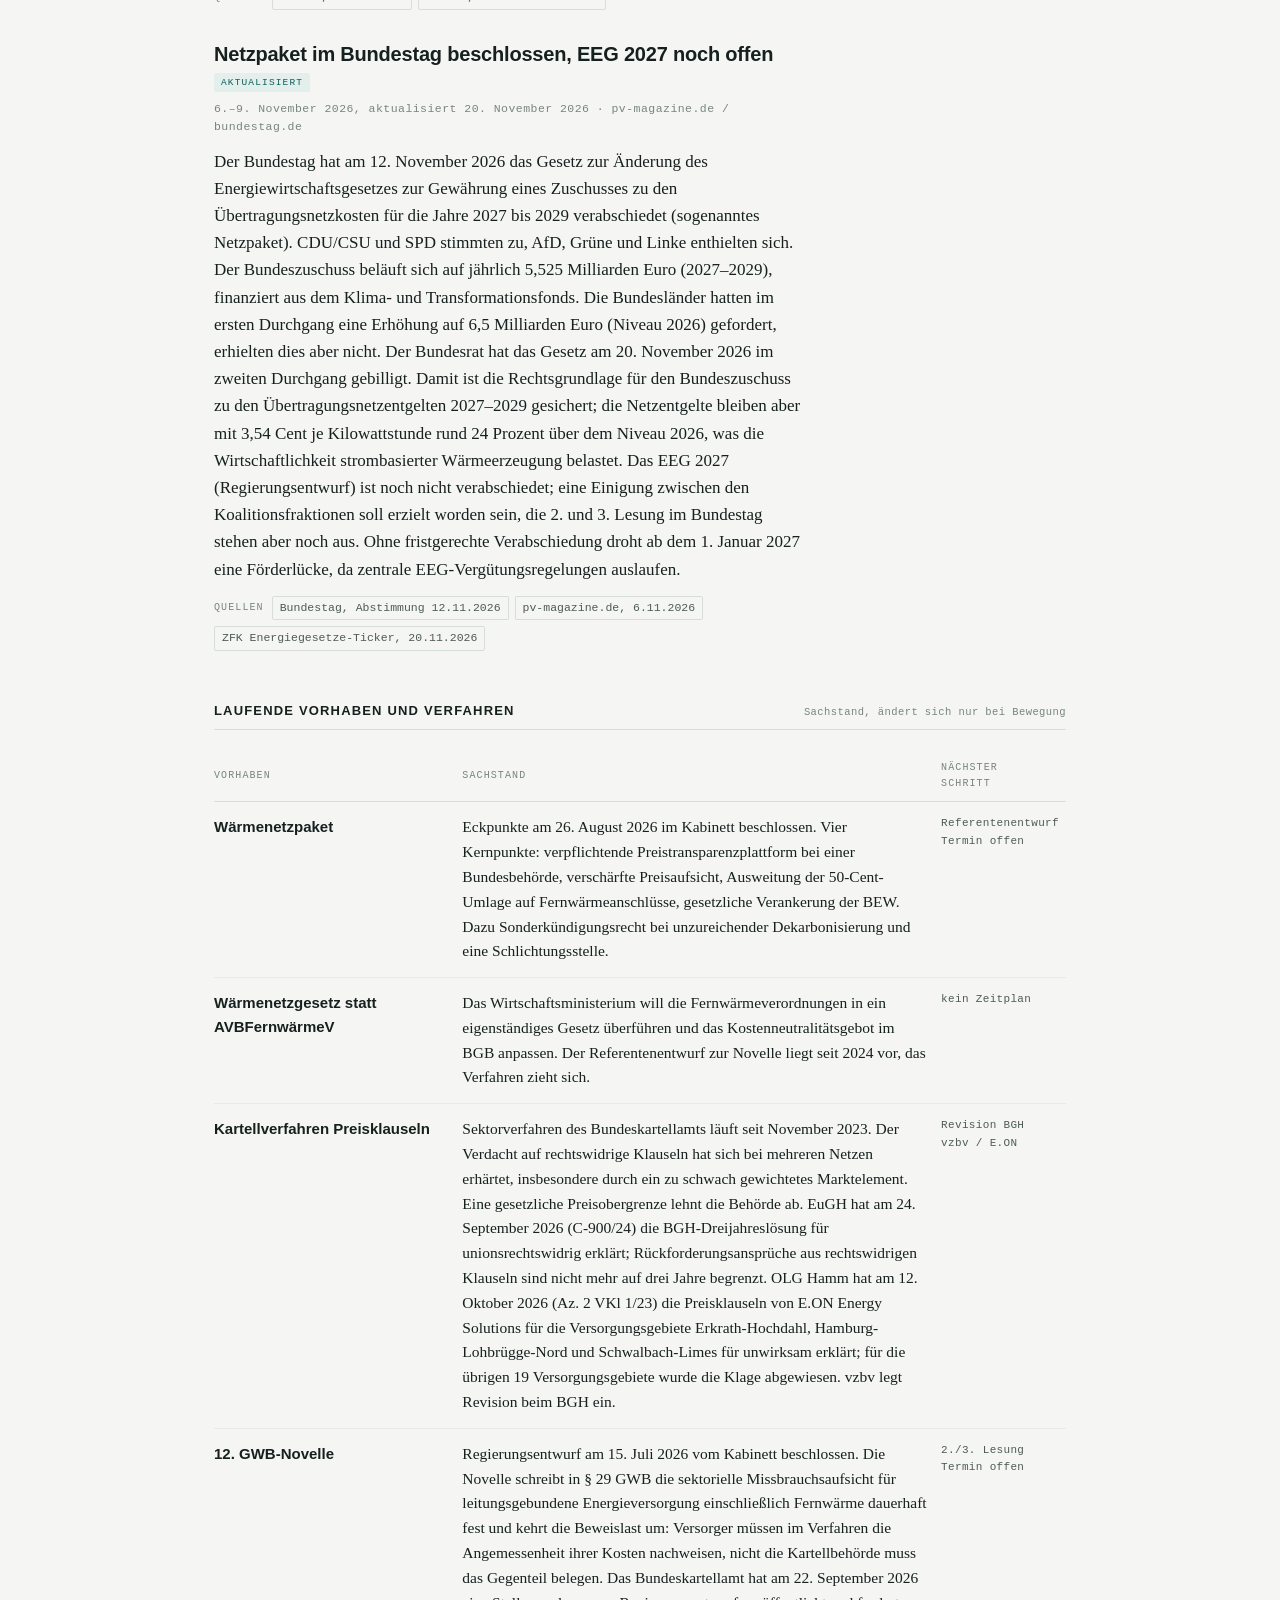
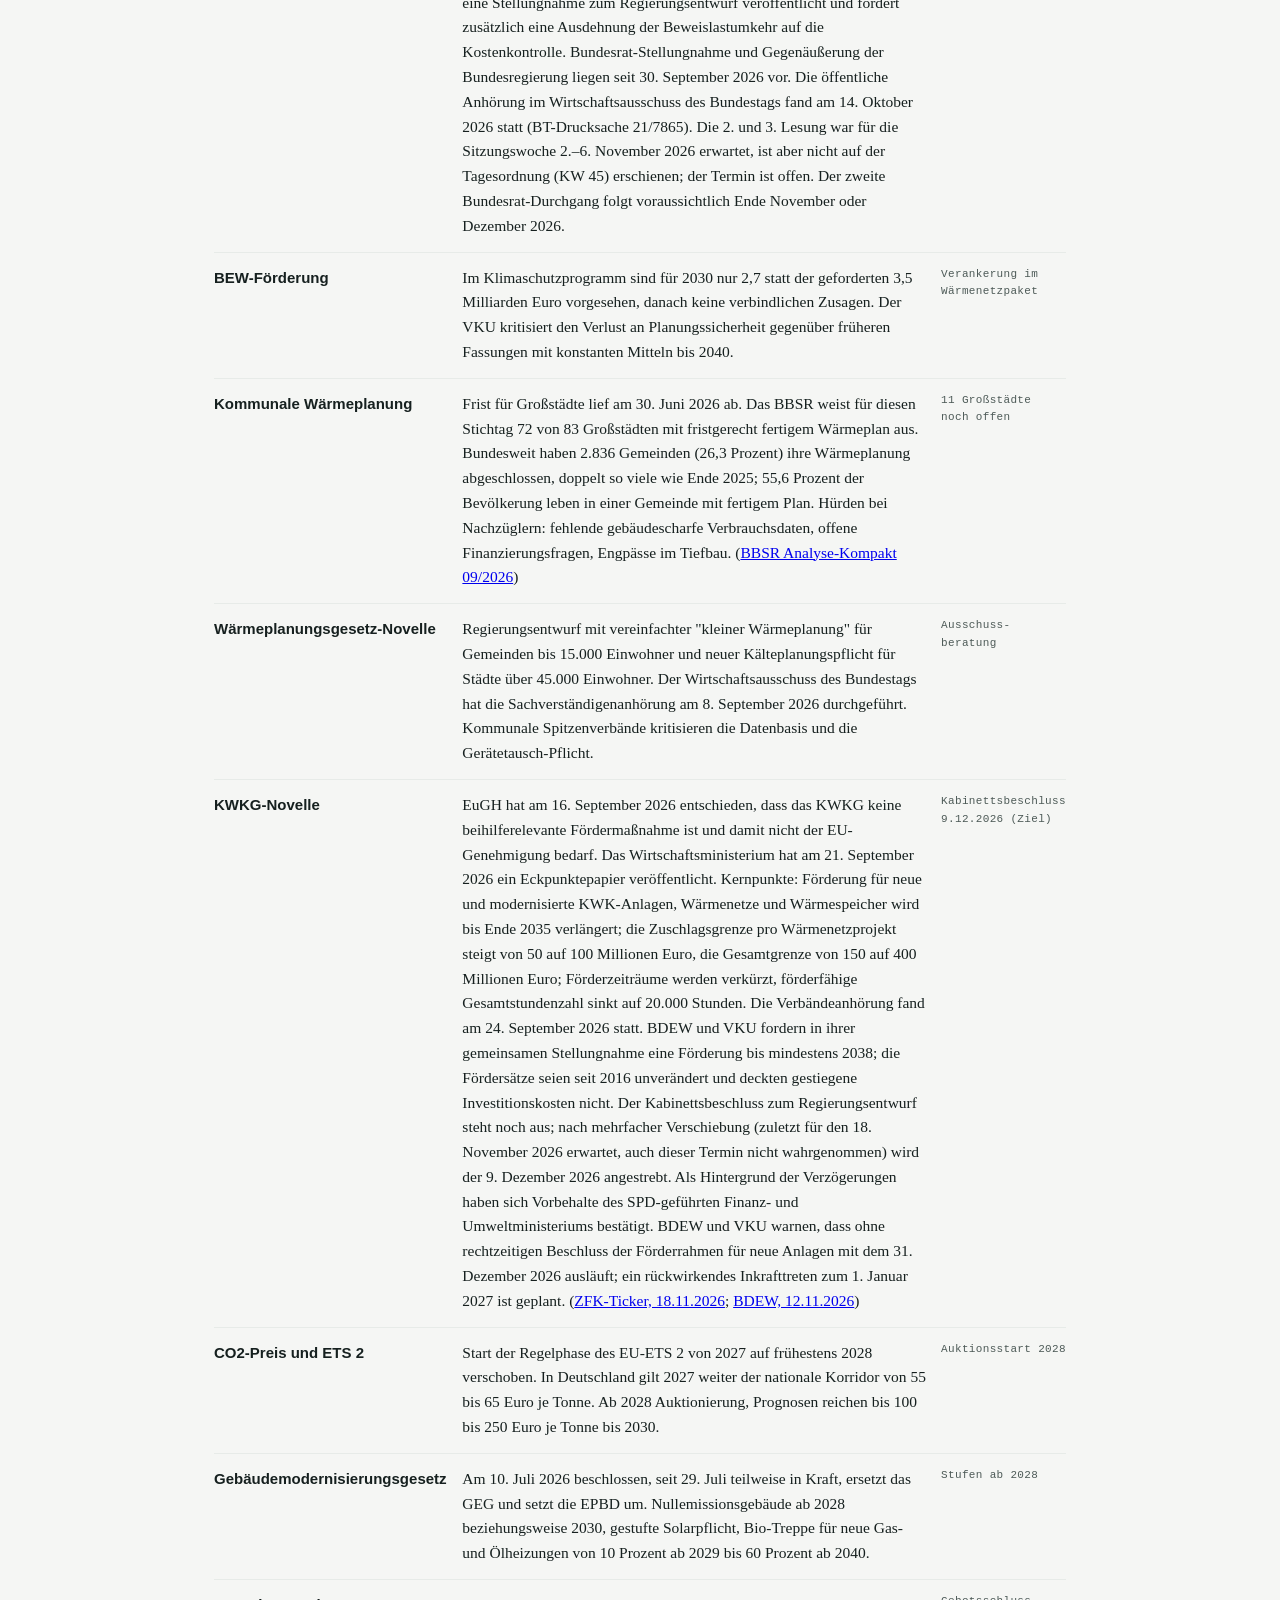
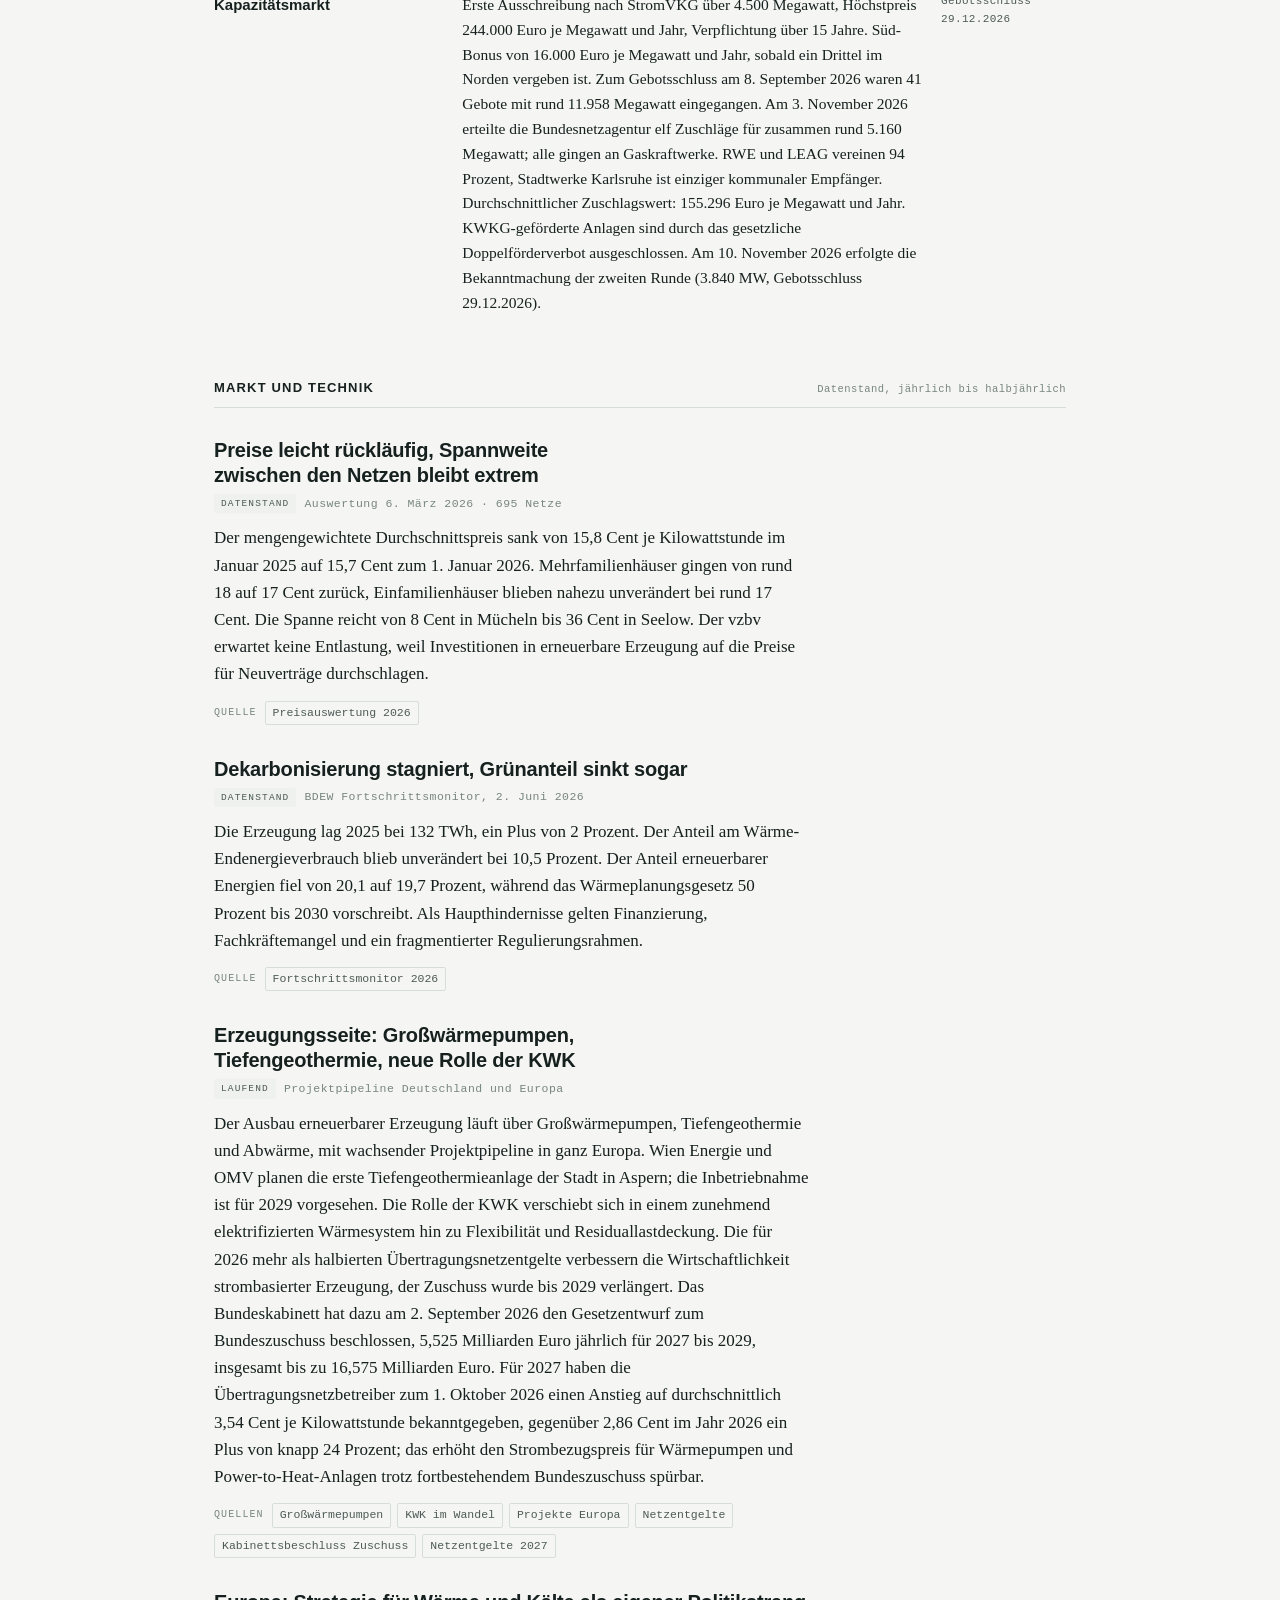
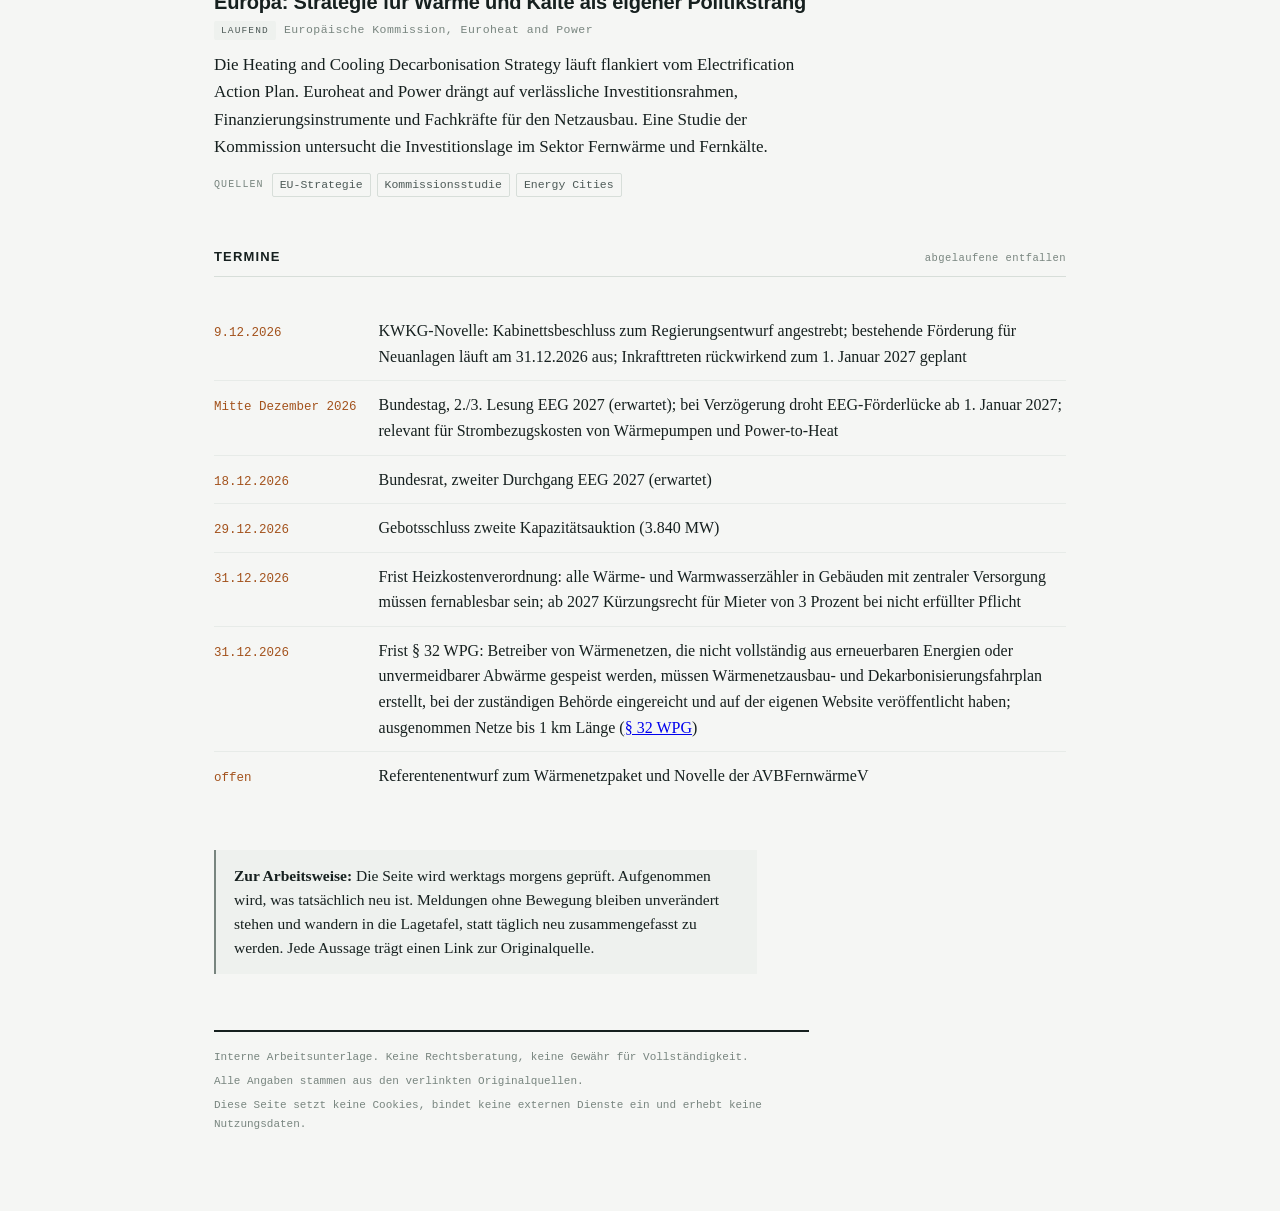
==== commit b4e4ddee: "Briefing 26. November 2026 Co-Authored-By: Claude Sonnet 4.6 <noreply@anthropic.com>" ====
--- a/index.html
+++ b/index.html
@@ -29,7 +29,7 @@
     <h1>Fernwärme Briefing</h1>
     <p class="subtitle">Lagebild zu Regulierung, Recht, Markt und Technik der Wärmenetze in Deutschland und Europa.</p>
     <div class="mast-meta">
-      <span>Ausgabe <b>25. November 2026</b></span>
+      <span>Ausgabe <b>26. November 2026</b></span>
       <span>Aktualisierung werktags 06:00 Uhr</span>
       <span>Interne Verwendung</span>
     </div>
@@ -38,7 +38,8 @@
   <div class="whatsnew">
     <h2>Neu in dieser Ausgabe</h2>
     <ul>
-      <li>Keine neuen Meldungen seit der Ausgabe vom 24. November 2026. Die Bundestags-Sitzungswoche (24.–28. November) ist dem Haushalt 2027 gewidmet; zu KWKG-Novelle, 12. GWB-Novelle und EEG 2027 kein neuer parlamentarischer Schritt. Verbände und Versorger schweigen ebenfalls.</li>
+      <li>Wien Energie kündigt Umbau des Kraftwerks Donaustadt zum Erneuerbaren-Wärme-Hub an: rund 1 Milliarde Euro, Tiefengeothermie, Großwärmepumpen und Wärmespeicher ersetzen die Gasblöcke, Kapazität steigt von 180.000 auf 280.000 Haushalte (Baustart 2027, Fertigstellung 2032).</li>
+      <li>Meldung zur N-ERGIE-Seismik-Kampagne „Erdwärme Franken" (9. November 2026) ins Archiv übernommen; die Messkampagne läuft noch, kein neuer Sachstand.</li>
     </ul>
   </div>
 
@@ -87,6 +88,20 @@
     <div class="sec-body">
 
       <article class="item">
+        <h3>Wien Energie baut Kraftwerk Donaustadt zum Erneuerbaren-Wärme-Hub aus</h3>
+        <div class="meta">
+          <span class="pill pill-neu">Neu</span>
+          <span class="date">26. November 2026 · presse.wien.gv.at / ots.at</span>
+        </div>
+        <p>Wien Energie gibt bekannt, das Kraftwerk Donaustadt in Wien vollständig aus der Gasversorgung herauszulösen und zu einem Erneuerbaren-Wärme-Hub umzubauen. Rund 1 Milliarde Euro werden in den Ersatz der beiden verbleibenden Gasblöcke durch vier erneuerbare Erzeugungsanlagen investiert: eine zweite Tiefengeothermie-Anlage (nach der in Aspern laufenden Fördertestphase), Großwärmepumpen, einen Erdbecken-Wärmespeicher sowie einen Tageswärmespeicher. Die Versorgungskapazität des Standorts steigt damit von 180.000 auf 280.000 Haushalte; der Schornstein soll bis Herbst 2027 abgetragen werden. Baustart für Tiefengeothermie und Erdbecken-Wärmespeicher ist 2027, der Fernwärmeknoten mit Wärmepumpen folgt 2028, die Fertigstellung ist für 2032 vorgesehen. Wien Energie betreibt mit über 480.000 angeschlossenen Wohnungen das größte Fernwärmenetz Westeuropas; fossile Energieträger sollen bis 2040 vollständig aus dem Erzeugungsmix ausscheiden.</p>
+        <div class="src">
+          <span class="src-lab">Quellen</span>
+          <a href="https://www.ots.at/presseaussendung/OTS_20261126_OTS0035/raus-aus-gas-wien-energie-baut-kraftwerk-donaustadt-zum-erneuerbaren-waerme-hub-aus">OTS Presseaussendung, 26.11.2026</a>
+          <a href="https://presse.wien.gv.at/presse/2026/11/26/raus-aus-gas-wien-energie-baut-kraftwerk-donaustadt-zum-erneuerbaren-waerme-hub-aus">Rathauskorrespondenz Wien, 26.11.2026</a>
+        </div>
+      </article>
+
+      <article class="item">
         <h3>IEP Pullach startet Tiefengeothermie-Bohrung „Pullach Süd"</h3>
         <div class="meta">
           <span class="pill pill-lauf">Einordnung</span>
@@ -137,21 +152,6 @@
           <span class="src-lab">Quellen</span>
           <a href="https://www.zfk.de/energie/waermewende/eine-waermequelle-die-zwei-zukunftsmaerkte-verbindet">zfk.de, 11.11.2026</a>
           <a href="https://www.zfk.de/energie/waerme/mainova-will-rechenzentren-abwaerme-nutzen">zfk.de, Mainova Frankfurt</a>
-        </div>
-      </article>
-
-      <article class="item">
-        <h3>N-ERGIE startet 2D-Seismik „Erdwärme Franken" in der Region Nürnberg</h3>
-        <div class="meta">
-          <span class="pill pill-lauf">Einordnung</span>
-          <span class="date">9. November 2026 · stadt-und-werk.de / dggv.de</span>
-        </div>
-        <p>N-ERGIE hat am 9. November 2026 die seismischen Messungen im Projekt „Erdwärme Franken" in der Region Nürnberg begonnen. Sechs Messlinien mit zusammen rund 110 Kilometern Länge verlaufen durch Nürnberg und Fürth sowie durch mehrere Umlandgemeinden. Spezialfahrzeuge erzeugen kontrollierte Bodenschwingungen, die von Sensoren aufgezeichnet werden; die Messkampagne läuft montags bis samstags zwischen 6 und 22 Uhr und dauert rund vier Wochen. Ziel ist es, zu klären, ob die geologischen Strukturen unter der Region für Tiefengeothermie zur klimafreundlichen Fernwärmeversorgung geeignet sind; die Ergebnisse sollen als Grundlage für die Entscheidung über die weiteren Projektschritte dienen.</p>
-        <div class="src">
-          <span class="src-lab">Quellen</span>
-          <a href="https://www.stadt-und-werk.de/k21-meldungen/n-ergie-erkundet-geothermiepotenzial/">stadt-und-werk.de, November 2026</a>
-          <a href="https://www.dggv.de/seismik-messungen-in-und-um-nuernberg-ab-november/">dggv.de, November 2026</a>
-          <a href="https://www.oberasbach.de/nachrichten/artikel/ab-9-november-seismik-messungen-zur-erdwaerme">Gemeinde Oberasbach, November 2026</a>
         </div>
       </article>
 
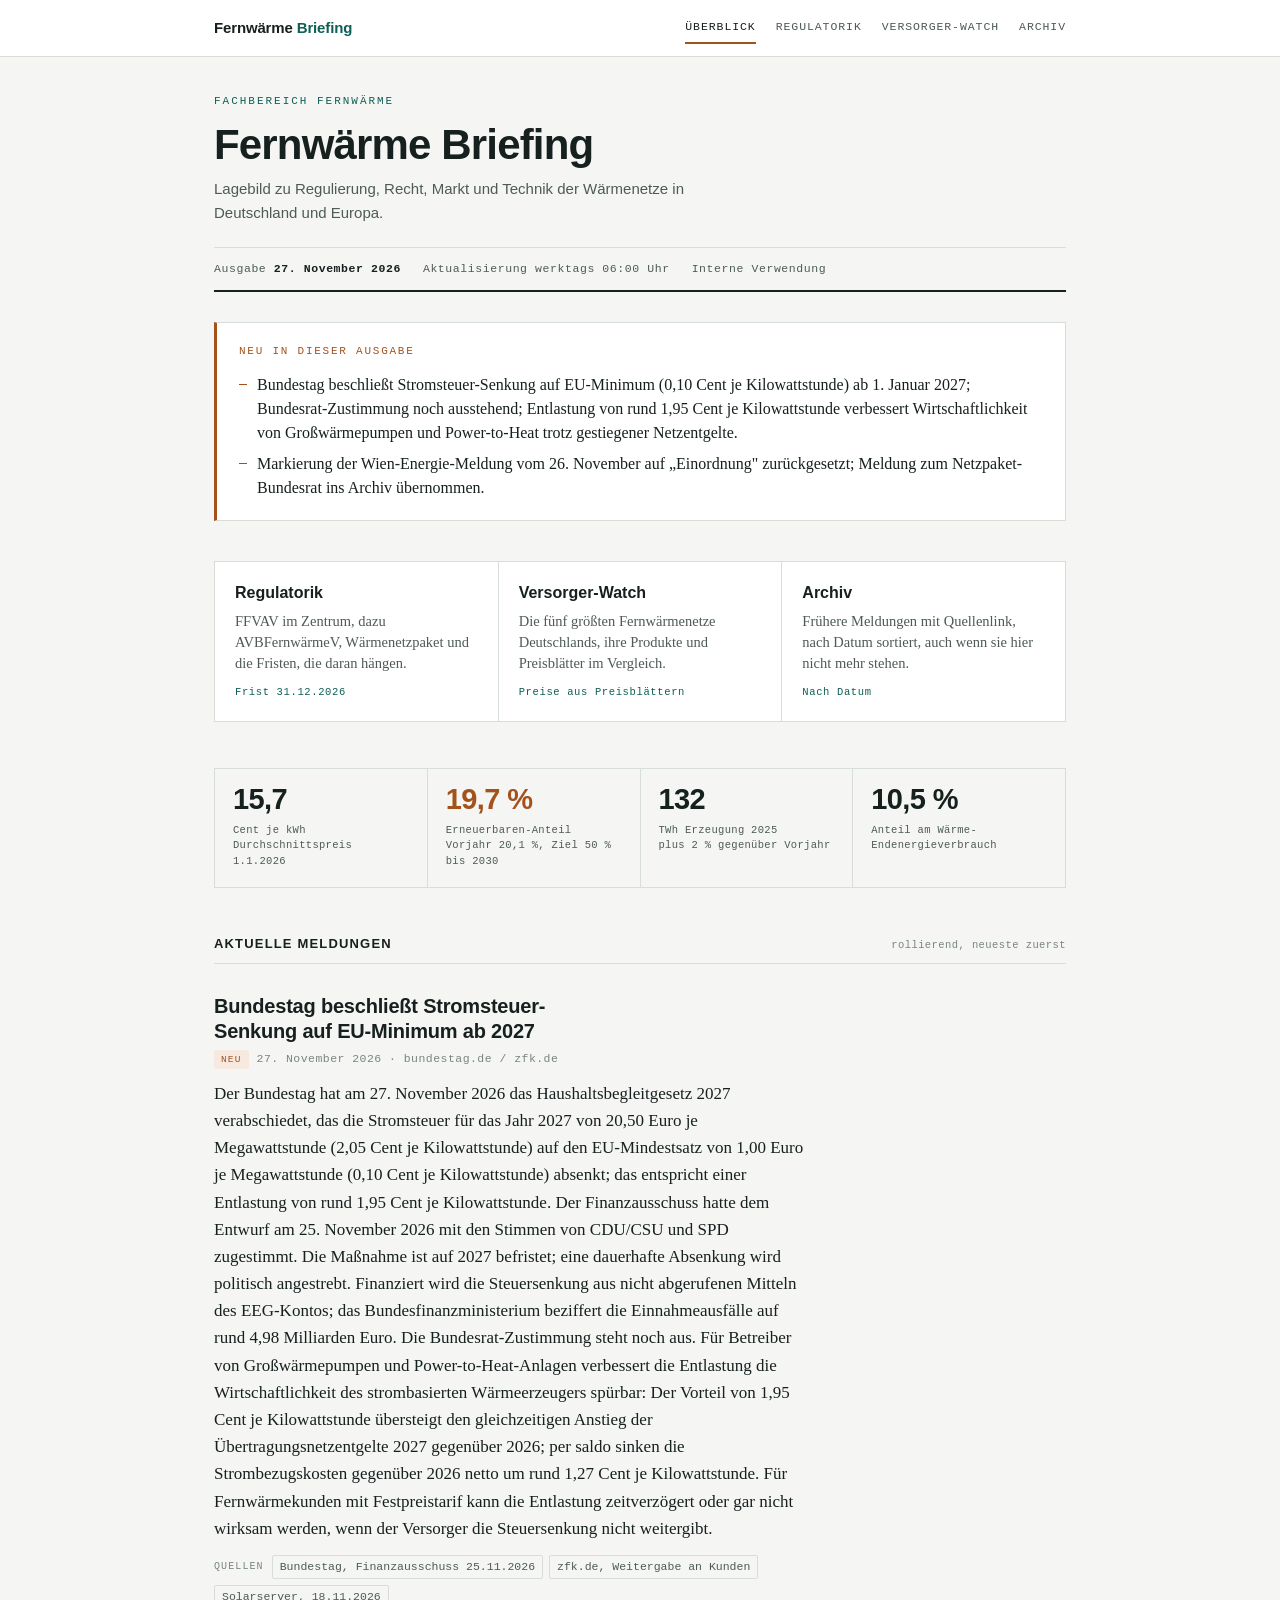
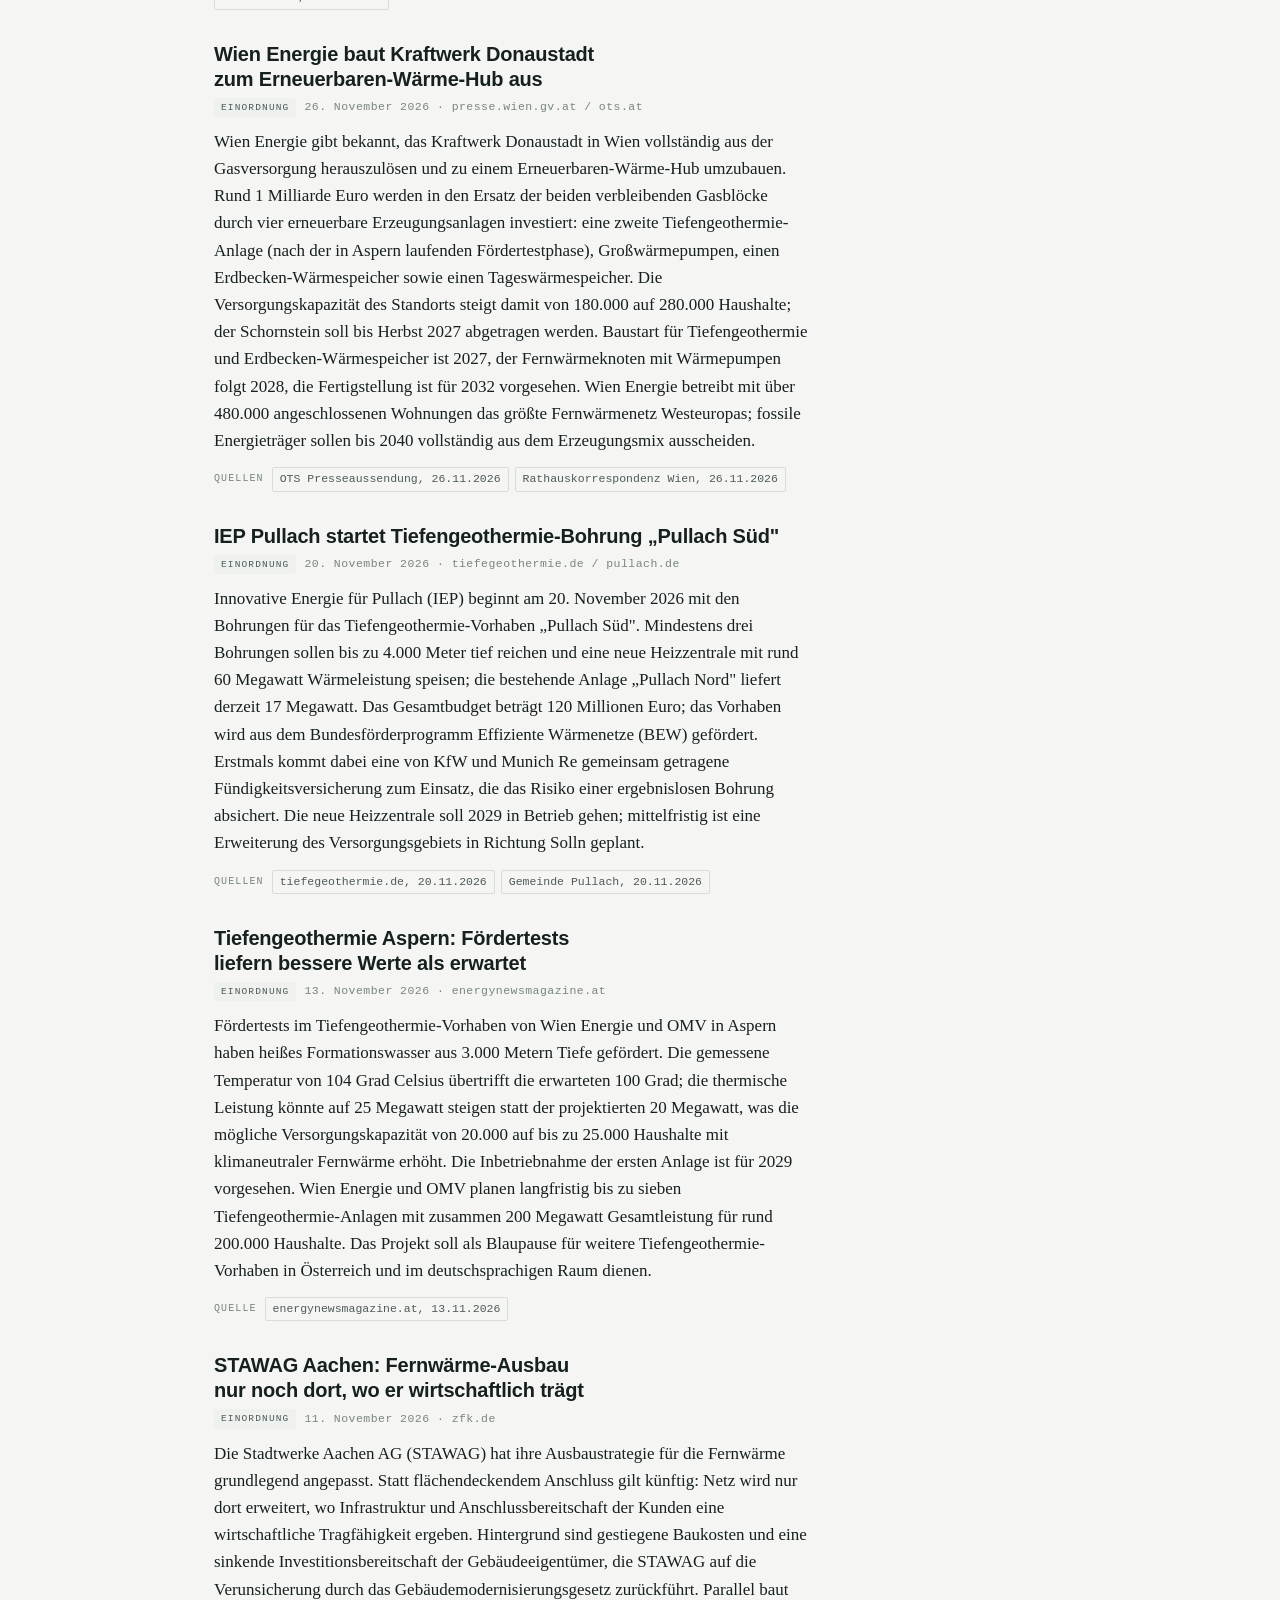
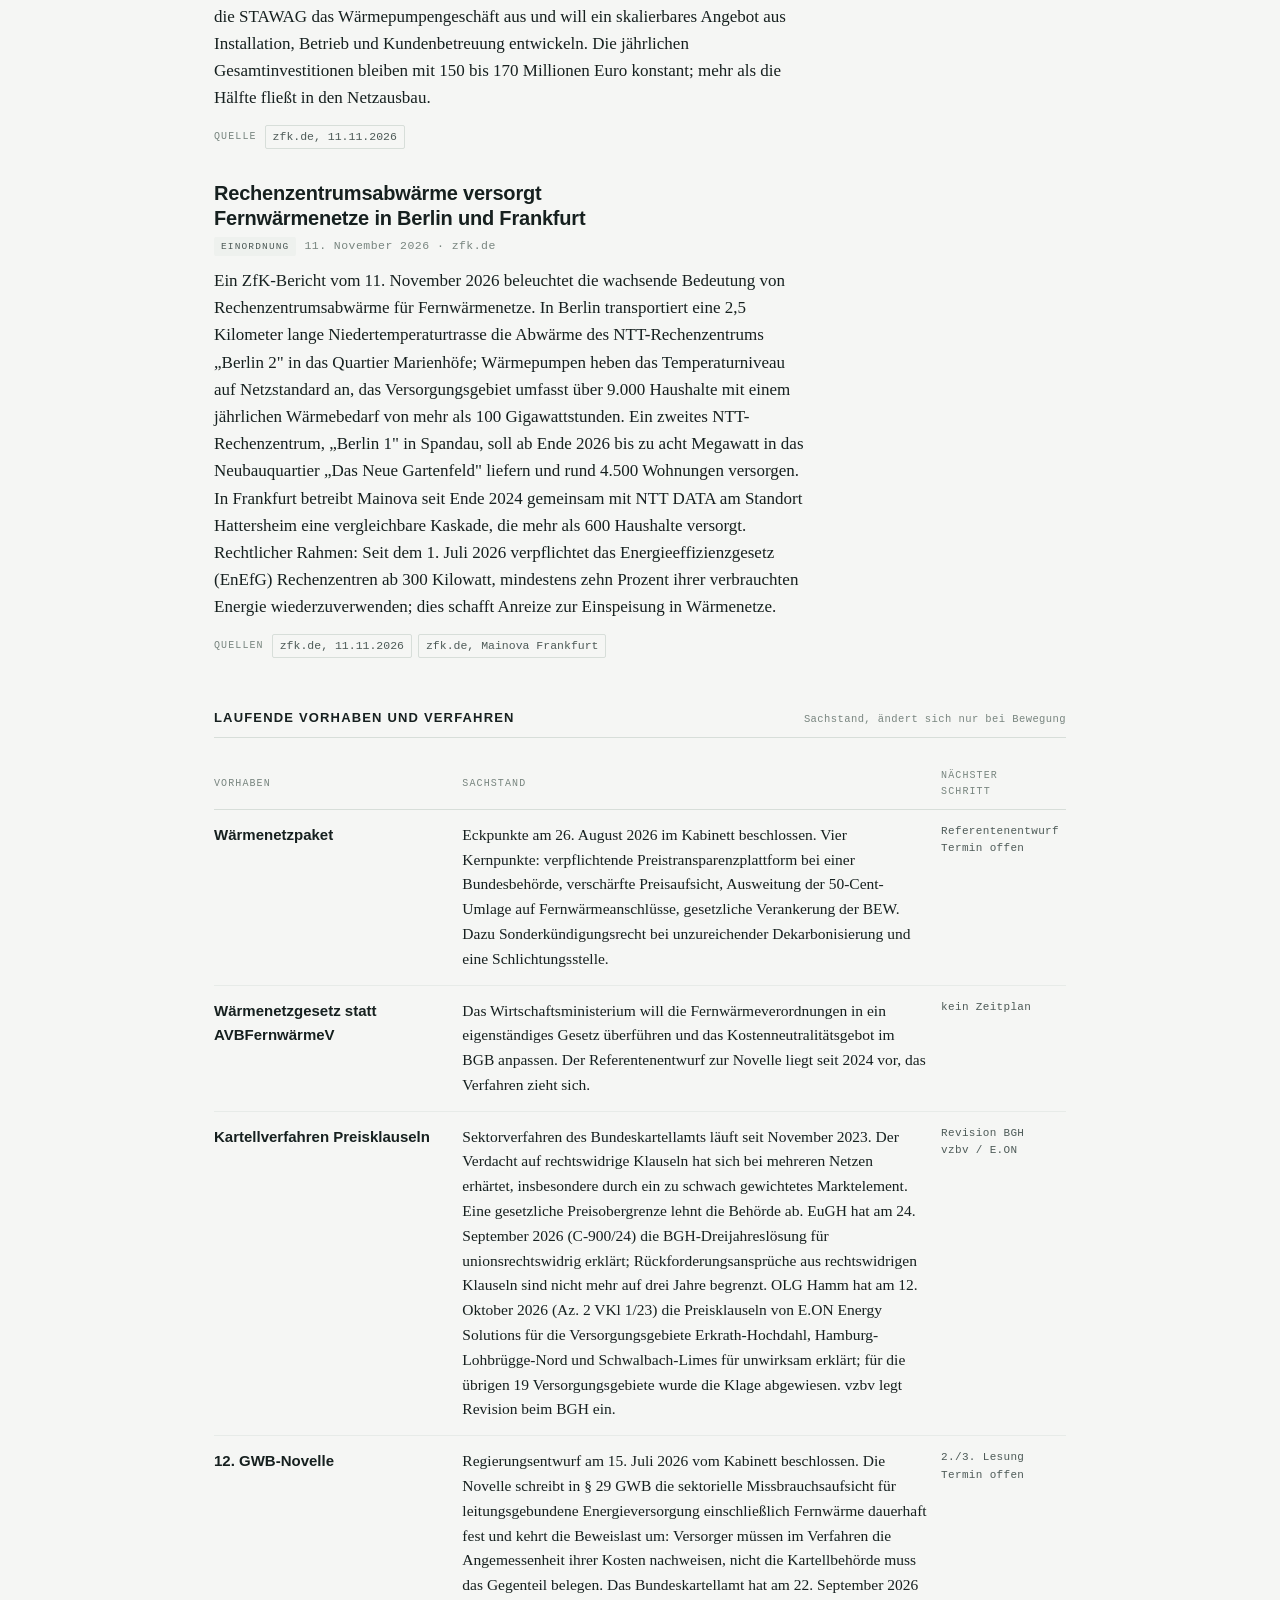
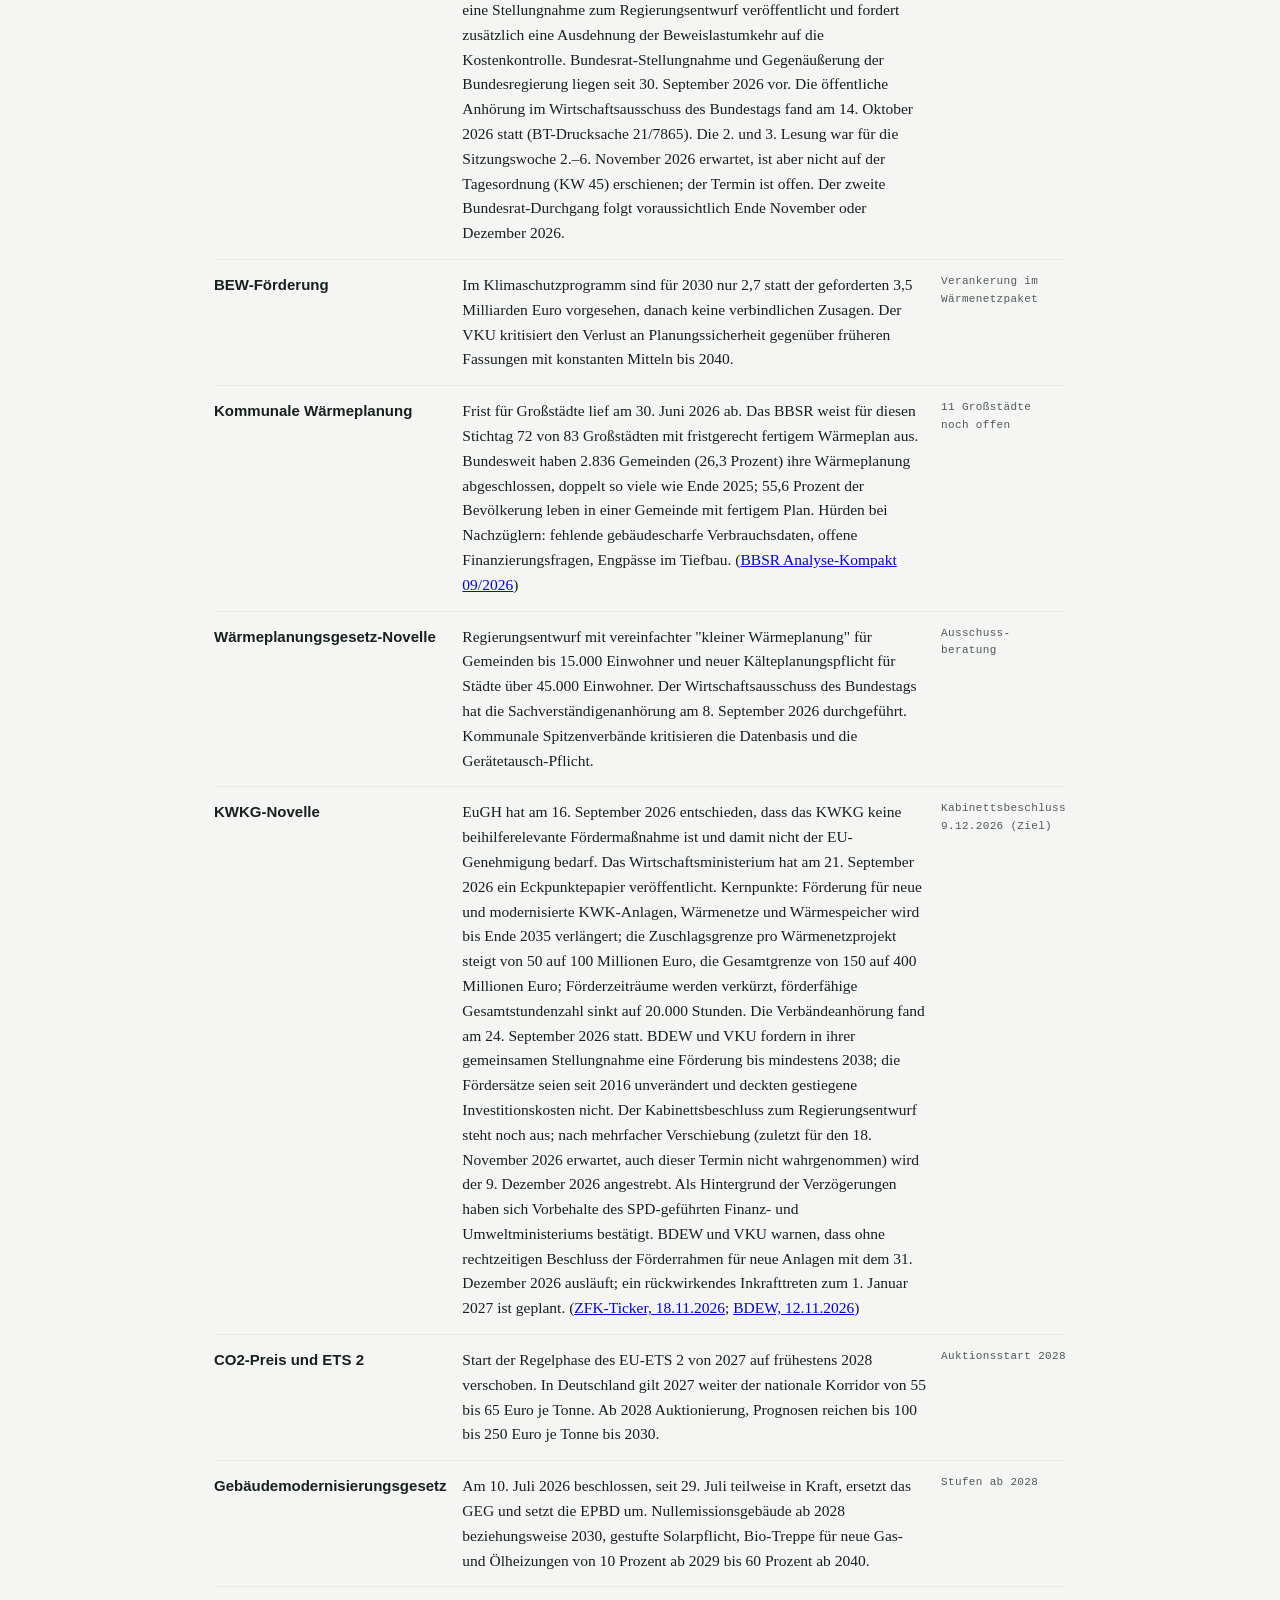
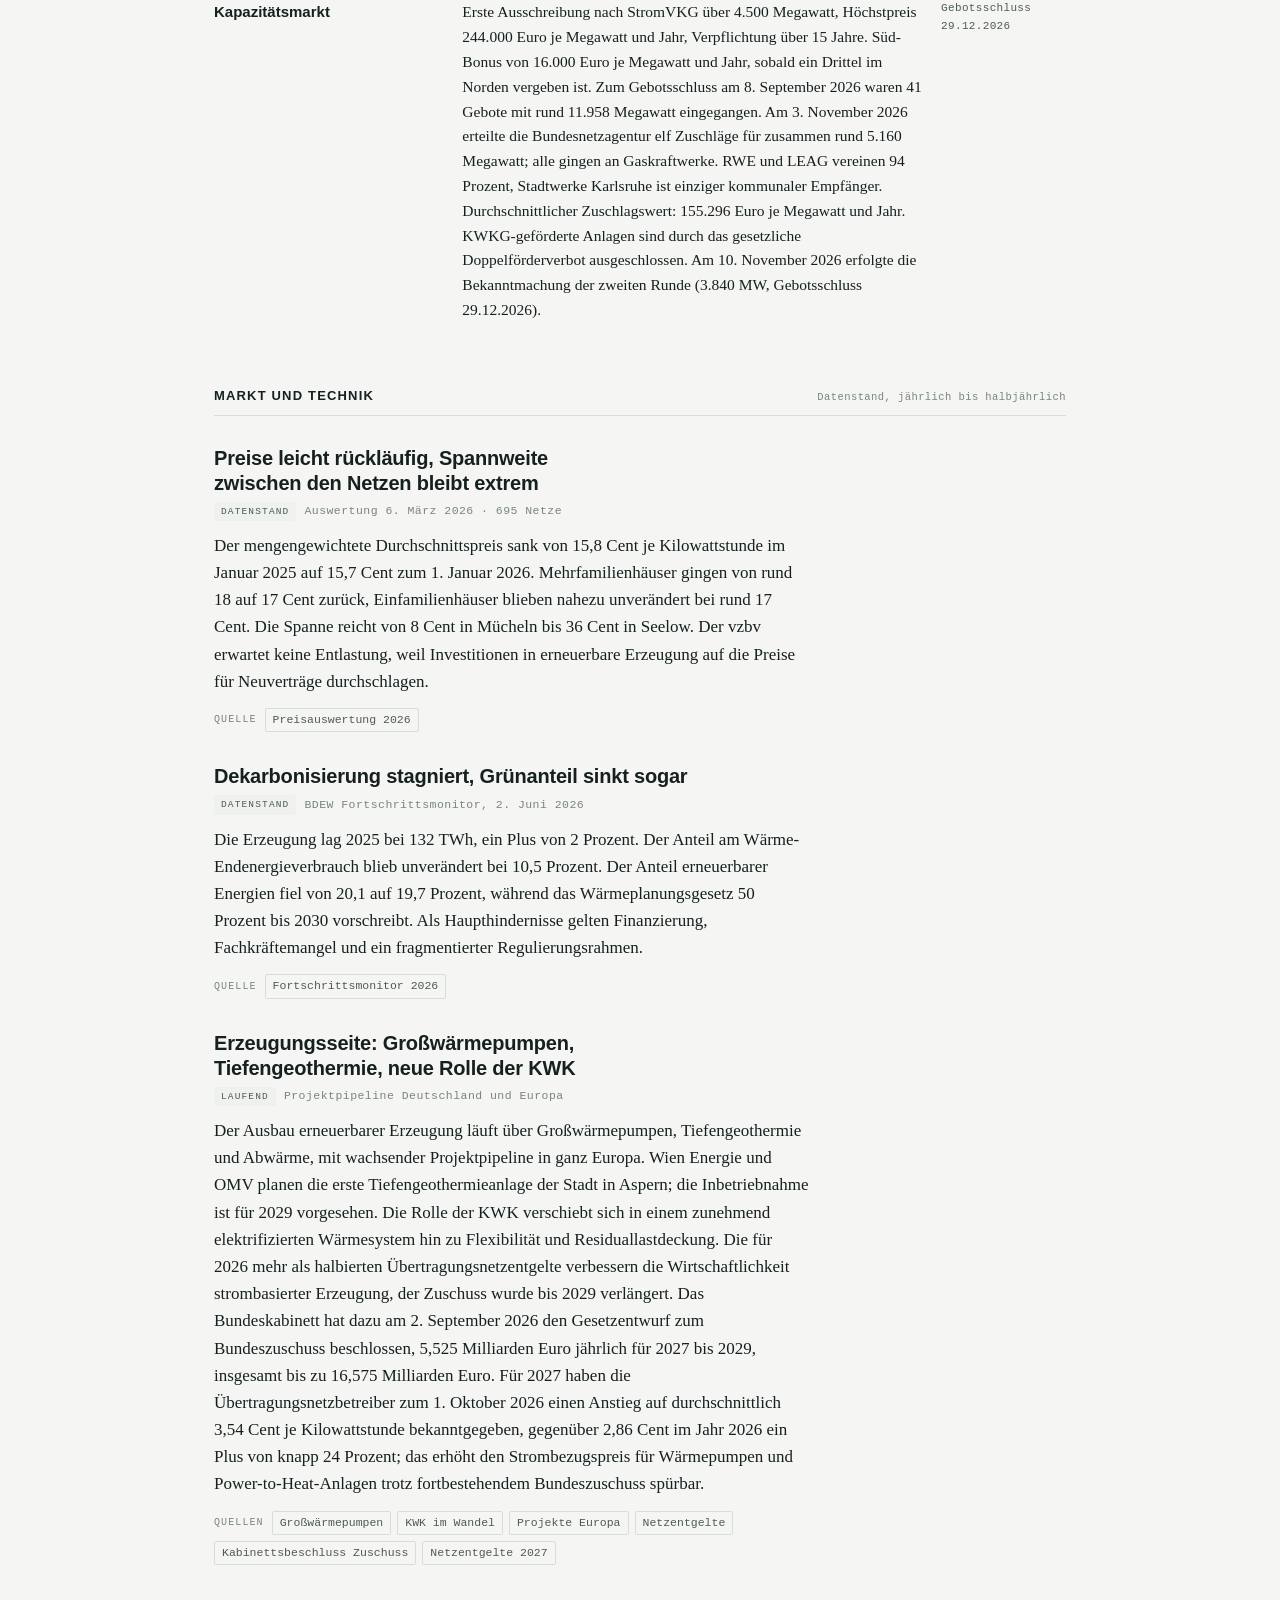
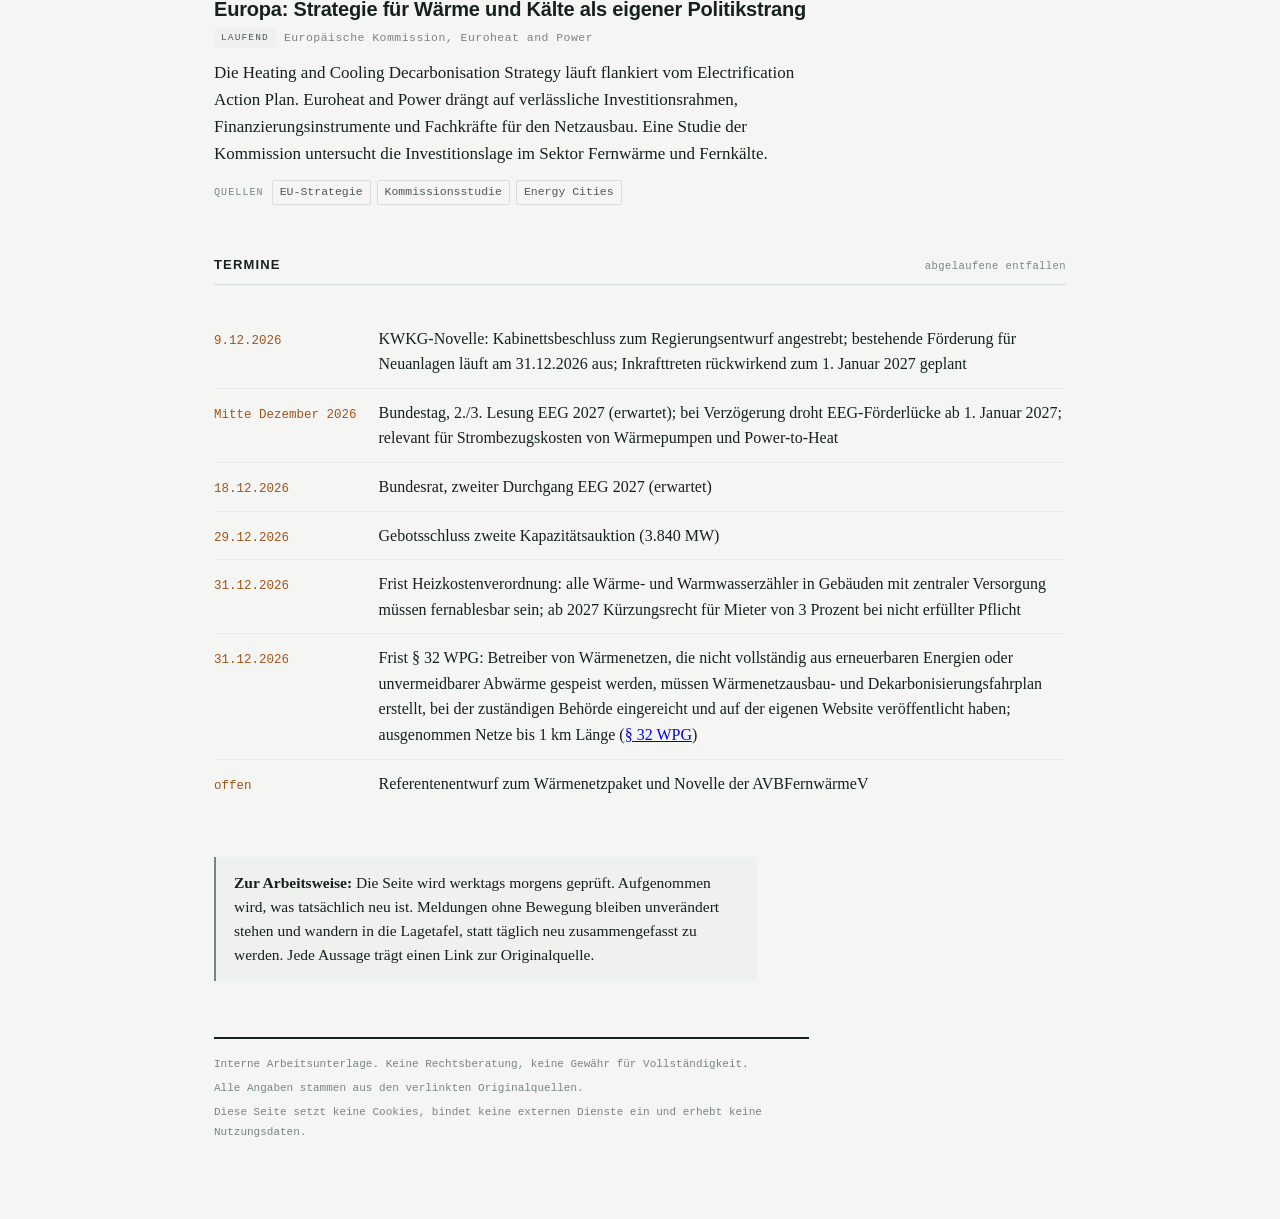
==== commit c8e9f818: "Briefing 27. November 2026" ====
--- a/index.html
+++ b/index.html
@@ -29,7 +29,7 @@
     <h1>Fernwärme Briefing</h1>
     <p class="subtitle">Lagebild zu Regulierung, Recht, Markt und Technik der Wärmenetze in Deutschland und Europa.</p>
     <div class="mast-meta">
-      <span>Ausgabe <b>26. November 2026</b></span>
+      <span>Ausgabe <b>27. November 2026</b></span>
       <span>Aktualisierung werktags 06:00 Uhr</span>
       <span>Interne Verwendung</span>
     </div>
@@ -38,8 +38,8 @@
   <div class="whatsnew">
     <h2>Neu in dieser Ausgabe</h2>
     <ul>
-      <li>Wien Energie kündigt Umbau des Kraftwerks Donaustadt zum Erneuerbaren-Wärme-Hub an: rund 1 Milliarde Euro, Tiefengeothermie, Großwärmepumpen und Wärmespeicher ersetzen die Gasblöcke, Kapazität steigt von 180.000 auf 280.000 Haushalte (Baustart 2027, Fertigstellung 2032).</li>
-      <li>Meldung zur N-ERGIE-Seismik-Kampagne „Erdwärme Franken" (9. November 2026) ins Archiv übernommen; die Messkampagne läuft noch, kein neuer Sachstand.</li>
+      <li>Bundestag beschließt Stromsteuer-Senkung auf EU-Minimum (0,10 Cent je Kilowattstunde) ab 1. Januar 2027; Bundesrat-Zustimmung noch ausstehend; Entlastung von rund 1,95 Cent je Kilowattstunde verbessert Wirtschaftlichkeit von Großwärmepumpen und Power-to-Heat trotz gestiegener Netzentgelte.</li>
+      <li>Markierung der Wien-Energie-Meldung vom 26. November auf „Einordnung" zurückgesetzt; Meldung zum Netzpaket-Bundesrat ins Archiv übernommen.</li>
     </ul>
   </div>
 
@@ -88,9 +88,24 @@
     <div class="sec-body">
 
       <article class="item">
+        <h3>Bundestag beschließt Stromsteuer-Senkung auf EU-Minimum ab 2027</h3>
+        <div class="meta">
+          <span class="pill pill-neu">Neu</span>
+          <span class="date">27. November 2026 · bundestag.de / zfk.de</span>
+        </div>
+        <p>Der Bundestag hat am 27. November 2026 das Haushaltsbegleitgesetz 2027 verabschiedet, das die Stromsteuer für das Jahr 2027 von 20,50 Euro je Megawattstunde (2,05 Cent je Kilowattstunde) auf den EU-Mindestsatz von 1,00 Euro je Megawattstunde (0,10 Cent je Kilowattstunde) absenkt; das entspricht einer Entlastung von rund 1,95 Cent je Kilowattstunde. Der Finanzausschuss hatte dem Entwurf am 25. November 2026 mit den Stimmen von CDU/CSU und SPD zugestimmt. Die Maßnahme ist auf 2027 befristet; eine dauerhafte Absenkung wird politisch angestrebt. Finanziert wird die Steuersenkung aus nicht abgerufenen Mitteln des EEG-Kontos; das Bundesfinanzministerium beziffert die Einnahmeausfälle auf rund 4,98 Milliarden Euro. Die Bundesrat-Zustimmung steht noch aus. Für Betreiber von Großwärmepumpen und Power-to-Heat-Anlagen verbessert die Entlastung die Wirtschaftlichkeit des strombasierten Wärmeerzeugers spürbar: Der Vorteil von 1,95 Cent je Kilowattstunde übersteigt den gleichzeitigen Anstieg der Übertragungsnetzentgelte 2027 gegenüber 2026; per saldo sinken die Strombezugskosten gegenüber 2026 netto um rund 1,27 Cent je Kilowattstunde. Für Fernwärmekunden mit Festpreistarif kann die Entlastung zeitverzögert oder gar nicht wirksam werden, wenn der Versorger die Steuersenkung nicht weitergibt.</p>
+        <div class="src">
+          <span class="src-lab">Quellen</span>
+          <a href="https://www.bundestag.de/presse/hib/kurzmeldungen-1238162">Bundestag, Finanzausschuss 25.11.2026</a>
+          <a href="https://www.zfk.de/politik/deutschland/stromsteuersenkung-2027-versorger-weitergabe">zfk.de, Weitergabe an Kunden</a>
+          <a href="https://www.solarserver.de/2026/11/18/stromsteuersenkung-2027-das-gilt-fuer-haushalte-und-betriebe/">Solarserver, 18.11.2026</a>
+        </div>
+      </article>
+
+      <article class="item">
         <h3>Wien Energie baut Kraftwerk Donaustadt zum Erneuerbaren-Wärme-Hub aus</h3>
         <div class="meta">
-          <span class="pill pill-neu">Neu</span>
+          <span class="pill pill-lauf">Einordnung</span>
           <span class="date">26. November 2026 · presse.wien.gv.at / ots.at</span>
         </div>
         <p>Wien Energie gibt bekannt, das Kraftwerk Donaustadt in Wien vollständig aus der Gasversorgung herauszulösen und zu einem Erneuerbaren-Wärme-Hub umzubauen. Rund 1 Milliarde Euro werden in den Ersatz der beiden verbleibenden Gasblöcke durch vier erneuerbare Erzeugungsanlagen investiert: eine zweite Tiefengeothermie-Anlage (nach der in Aspern laufenden Fördertestphase), Großwärmepumpen, einen Erdbecken-Wärmespeicher sowie einen Tageswärmespeicher. Die Versorgungskapazität des Standorts steigt damit von 180.000 auf 280.000 Haushalte; der Schornstein soll bis Herbst 2027 abgetragen werden. Baustart für Tiefengeothermie und Erdbecken-Wärmespeicher ist 2027, der Fernwärmeknoten mit Wärmepumpen folgt 2028, die Fertigstellung ist für 2032 vorgesehen. Wien Energie betreibt mit über 480.000 angeschlossenen Wohnungen das größte Fernwärmenetz Westeuropas; fossile Energieträger sollen bis 2040 vollständig aus dem Erzeugungsmix ausscheiden.</p>
@@ -152,21 +167,6 @@
           <span class="src-lab">Quellen</span>
           <a href="https://www.zfk.de/energie/waermewende/eine-waermequelle-die-zwei-zukunftsmaerkte-verbindet">zfk.de, 11.11.2026</a>
           <a href="https://www.zfk.de/energie/waerme/mainova-will-rechenzentren-abwaerme-nutzen">zfk.de, Mainova Frankfurt</a>
-        </div>
-      </article>
-
-      <article class="item">
-        <h3>Netzpaket im Bundestag beschlossen, EEG 2027 noch offen</h3>
-        <div class="meta">
-          <span class="pill pill-upd">Aktualisiert</span>
-          <span class="date">6.–9. November 2026, aktualisiert 20. November 2026 · pv-magazine.de / bundestag.de</span>
-        </div>
-        <p>Der Bundestag hat am 12. November 2026 das Gesetz zur Änderung des Energiewirtschaftsgesetzes zur Gewährung eines Zuschusses zu den Übertragungsnetzkosten für die Jahre 2027 bis 2029 verabschiedet (sogenanntes Netzpaket). CDU/CSU und SPD stimmten zu, AfD, Grüne und Linke enthielten sich. Der Bundeszuschuss beläuft sich auf jährlich 5,525 Milliarden Euro (2027–2029), finanziert aus dem Klima- und Transformationsfonds. Die Bundesländer hatten im ersten Durchgang eine Erhöhung auf 6,5 Milliarden Euro (Niveau 2026) gefordert, erhielten dies aber nicht. Der Bundesrat hat das Gesetz am 20. November 2026 im zweiten Durchgang gebilligt. Damit ist die Rechtsgrundlage für den Bundeszuschuss zu den Übertragungsnetzentgelten 2027–2029 gesichert; die Netzentgelte bleiben aber mit 3,54 Cent je Kilowattstunde rund 24 Prozent über dem Niveau 2026, was die Wirtschaftlichkeit strombasierter Wärmeerzeugung belastet. Das EEG 2027 (Regierungsentwurf) ist noch nicht verabschiedet; eine Einigung zwischen den Koalitionsfraktionen soll erzielt worden sein, die 2. und 3. Lesung im Bundestag stehen aber noch aus. Ohne fristgerechte Verabschiedung droht ab dem 1. Januar 2027 eine Förderlücke, da zentrale EEG-Vergütungsregelungen auslaufen.</p>
-        <div class="src">
-          <span class="src-lab">Quellen</span>
-          <a href="https://www.bundestag.de/dokumente/textarchiv/2026/kw46-de-uebertragungsnetzkosten-1232592">Bundestag, Abstimmung 12.11.2026</a>
-          <a href="https://www.pv-magazine.de/2026/11/06/eeg-novelle-wohl-erst-im-dezember-im-bundestag-und-bundesrat/">pv-magazine.de, 6.11.2026</a>
-          <a href="https://www.zfk.de/politik/deutschland/energiegesetze-ticker-deutschland-reiche">ZFK Energiegesetze-Ticker, 20.11.2026</a>
         </div>
       </article>
 
